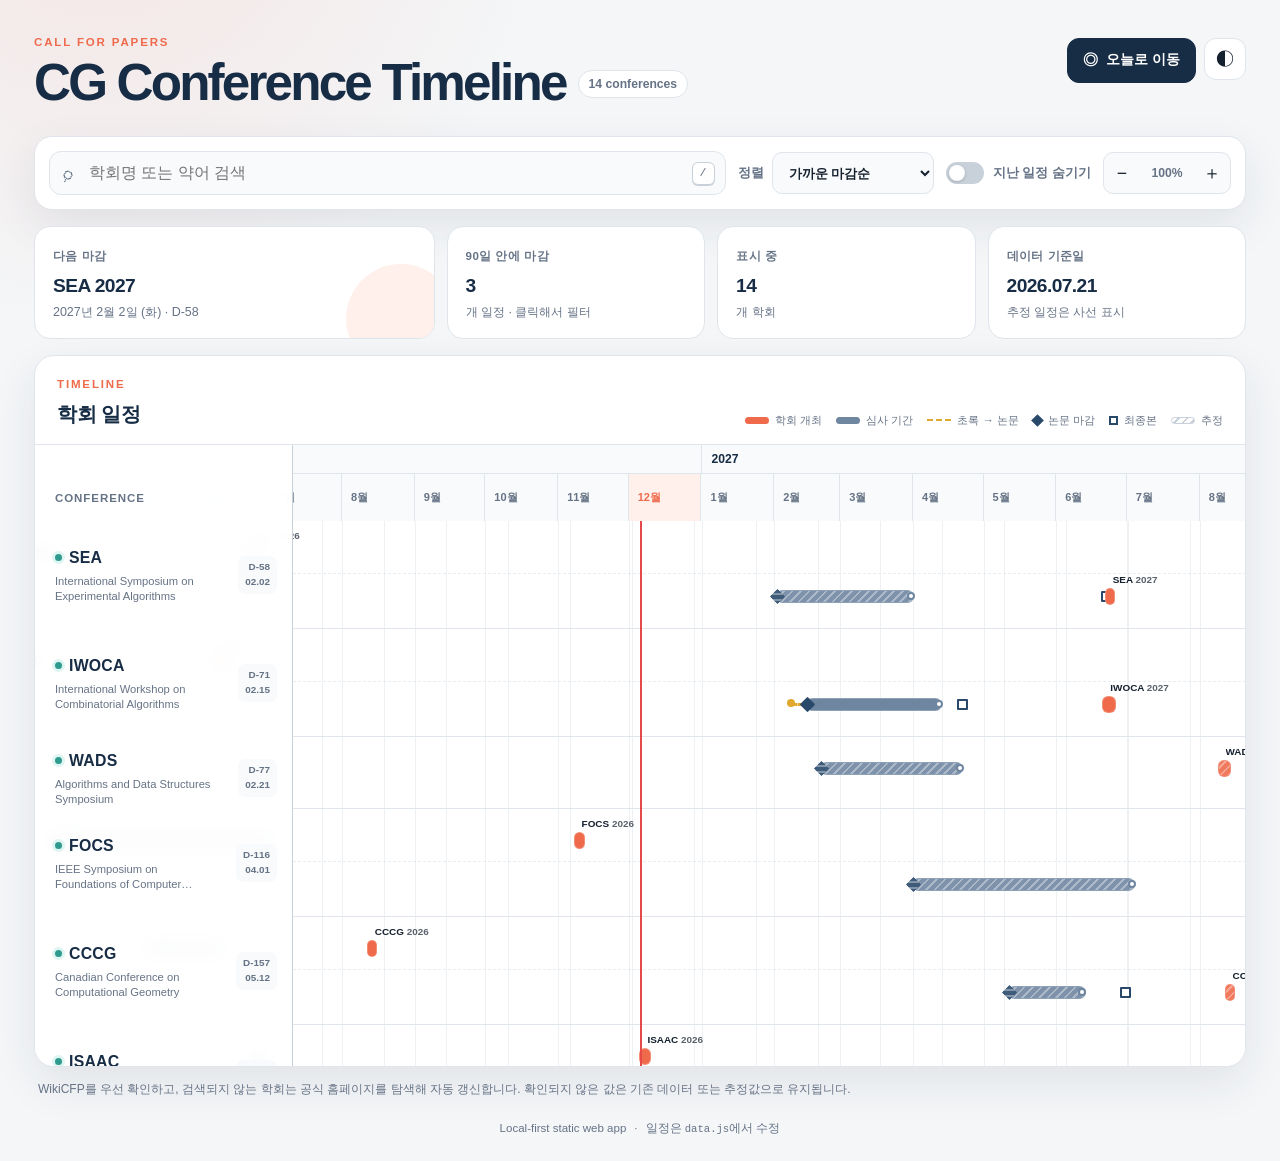
==== cg-conference-timeline.html @ 3cad5e77 "add autoupdate" ====
<!doctype html>
<html lang="ko">
<head>
  <meta charset="utf-8" />
  <meta name="viewport" content="width=device-width, initial-scale=1" />
  <meta name="description" content="Computational geometry and algorithms conference CFP timeline" />
  <title>CG Conference Timeline</title>
  <link rel="stylesheet" href="styles.css" />
</head>
<body>
  <div class="app-shell">
    <header class="topbar">
      <div class="brand-block">
        <p class="eyebrow">CALL FOR PAPERS</p>
        <div class="title-line">
          <h1>CG Conference Timeline</h1>
          <span class="count-badge" id="conferenceCount">14 conferences</span>
        </div>
      </div>

      <div class="header-actions">
        <button class="button button-primary" id="todayButton" type="button">
          <span class="button-icon" aria-hidden="true">◎</span>
          오늘로 이동
        </button>
        <button class="icon-button" id="themeButton" type="button" aria-label="다크 모드 전환" title="다크 모드 전환">◐</button>
      </div>
    </header>

    <main>
      <section class="control-panel" aria-label="타임라인 설정">
        <label class="search-wrap">
          <span class="search-icon" aria-hidden="true">⌕</span>
          <span class="sr-only">학회 검색</span>
          <input id="searchInput" type="search" placeholder="학회명 또는 약어 검색" autocomplete="off" />
          <kbd>/</kbd>
        </label>

        <label class="select-wrap">
          <span>정렬</span>
          <select id="sortSelect">
            <option value="deadline">가까운 마감순</option>
            <option value="acronym">약어순</option>
            <option value="conference">가까운 개최일순</option>
          </select>
        </label>

        <label class="toggle-control">
          <input id="hidePastInput" type="checkbox" />
          <span class="toggle-track" aria-hidden="true"><span></span></span>
          <span>지난 일정 숨기기</span>
        </label>

        <div class="zoom-control" aria-label="타임라인 확대 축소">
          <button id="zoomOutButton" type="button" aria-label="축소">−</button>
          <output id="zoomOutput">100%</output>
          <button id="zoomInButton" type="button" aria-label="확대">＋</button>
        </div>
      </section>

      <section class="summary-grid" aria-label="일정 요약">
        <article class="summary-card summary-card-accent">
          <span class="summary-label">다음 마감</span>
          <strong id="nextDeadlineName">—</strong>
          <span id="nextDeadlineDate">—</span>
        </article>
        <button class="summary-card summary-card-button" id="deadline90FilterButton" type="button" aria-pressed="false" title="90일 이내 논문 마감이 있는 학회만 표시">
          <span class="summary-label">90일 안에 마감</span>
          <strong id="deadline90Count">0</strong>
          <span>개 일정 · 클릭해서 필터</span>
        </button>
        <article class="summary-card">
          <span class="summary-label">표시 중</span>
          <strong id="visibleCount">14</strong>
          <span>개 학회</span>
        </article>
        <article class="summary-card">
          <span class="summary-label">데이터 기준일</span>
          <strong id="dataUpdated">—</strong>
          <span>추정 일정은 사선 표시</span>
        </article>
      </section>

      <section class="timeline-card" aria-labelledby="timelineHeading">
        <div class="timeline-card-header">
          <div>
            <p class="section-kicker">TIMELINE</p>
            <h2 id="timelineHeading">학회 일정</h2>
          </div>
          <div class="legend" aria-label="범례">
            <span><i class="legend-swatch conference"></i>학회 개최</span>
            <span><i class="legend-swatch review"></i>심사 기간</span>
            <span><i class="legend-swatch presub"></i>초록 → 논문</span>
            <span><i class="legend-marker diamond"></i>논문 마감</span>
            <span><i class="legend-marker square"></i>최종본</span>
            <span><i class="legend-swatch estimated"></i>추정</span>
          </div>
        </div>

        <div class="timeline-status" id="timelineStatus" role="status" aria-live="polite"></div>
        <div class="timeline-scroll" id="timelineScroll" tabindex="0" aria-label="가로로 스크롤 가능한 학회 일정표">
          <div class="timeline-table" id="timelineTable"></div>
        </div>
      </section>

      <p class="data-note" id="dataNote"></p>
    </main>

    <footer>
      <span>Local-first static web app</span>
      <span aria-hidden="true">·</span>
      <span>일정은 <code>data.js</code>에서 수정</span>
    </footer>
  </div>

  <dialog class="detail-dialog" id="detailDialog">
    <div class="dialog-inner">
      <button class="dialog-close" id="dialogCloseButton" type="button" aria-label="상세 정보 닫기">×</button>
      <div id="dialogContent"></div>
    </div>
  </dialog>

  <div class="tooltip" id="tooltip" role="tooltip" hidden></div>
  <div class="toast" id="toast" role="status" aria-live="polite"></div>

  <noscript>이 페이지는 타임라인을 표시하기 위해 JavaScript가 필요합니다.</noscript>
  <script>
window.CONFERENCE_DATA = {
  "updated": "2026-07-21",
  "sourceNote": "WikiCFP를 우선 확인하고, 검색되지 않는 학회는 공식 홈페이지를 탐색해 자동 갱신합니다. 확인되지 않은 값은 기존 데이터 또는 추정값으로 유지됩니다.",
  "conferences": [
    {
      "acronym": "CCCG",
      "name": "Canadian Conference on Computational Geometry",
      "homepage": "https://sites.google.com/view/cccg-2026/home",
      "editions": [
        {
          "year": 2026,
          "submission": "2026-05-12",
          "notification": "2026-06-12",
          "cameraReady": "2026-06-30",
          "conferenceStart": "2026-08-12",
          "conferenceEnd": "2026-08-14",
          "source": "https://sites.google.com/view/cccg-2026/home",
          "location": "Lakehead University Orillia Campus, Orillia, Ontario, Canada"
        },
        {
          "year": 2027,
          "submission": "2027-05-12",
          "notification": "2027-06-12",
          "cameraReady": "2027-06-30",
          "conferenceStart": "2027-08-12",
          "conferenceEnd": "2027-08-14",
          "estimated": [
            "submission",
            "notification",
            "cameraReady",
            "conferenceStart",
            "conferenceEnd"
          ],
          "source": "https://sites.google.com/view/cccg-2026/home",
          "location": "미정"
        }
      ]
    },
    {
      "acronym": "WADS",
      "name": "Algorithms and Data Structures Symposium",
      "homepage": "https://www.wads.org/",
      "editions": [
        {
          "year": 2027,
          "submission": "2027-02-21",
          "notification": "2027-04-21",
          "conferenceStart": "2027-08-09",
          "conferenceEnd": "2027-08-13",
          "estimated": [
            "submission",
            "notification",
            "conferenceStart",
            "conferenceEnd"
          ],
          "source": "https://www.wads.org/",
          "location": "미정"
        }
      ]
    },
    {
      "acronym": "SWAT",
      "name": "Scandinavian Symposium on Algorithm Theory",
      "homepage": "https://swat-symposium.org/",
      "editions": [
        {
          "year": 2026,
          "abstract": "2026-02-16",
          "submission": "2026-02-20",
          "notification": "2026-04-10",
          "cameraReady": "2026-04-17",
          "conferenceStart": "2026-06-17",
          "conferenceEnd": "2026-06-19",
          "source": "https://swat2026.compute.dtu.dk/",
          "location": "IDA Conference (Ingeniørernes Hus), Copenhagen, Denmark"
        }
      ]
    },
    {
      "acronym": "STACS",
      "name": "Symposium on Theoretical Aspects of Computer Science",
      "homepage": "https://stacs-conf.org/",
      "editions": [
        {
          "year": 2026,
          "submission": "2025-09-25",
          "notification": "2025-12-12",
          "conferenceStart": "2026-03-09",
          "conferenceEnd": "2026-03-13",
          "source": "https://stacs2026.imag.fr/",
          "location": "Grenoble, France"
        },
        {
          "year": 2027,
          "submission": "2026-10-11",
          "notification": "2026-12-22",
          "conferenceStart": "2027-03-08",
          "conferenceEnd": "2027-03-12",
          "source": "https://events.gwdg.de/event/1460/",
          "location": "Alte Mensa, Göttingen, Germany"
        }
      ]
    },
    {
      "acronym": "SODA",
      "name": "ACM–SIAM Symposium on Discrete Algorithms",
      "homepage": "https://www.siam.org/conferences-events/siam-conferences/soda27/",
      "editions": [
        {
          "year": 2026,
          "submission": "2025-07-14",
          "conferenceStart": "2026-01-11",
          "conferenceEnd": "2026-01-14",
          "source": "https://www.siam.org/conferences-events/siam-conferences/soda26/",
          "location": "Hyatt Regency Vancouver, Vancouver, Canada"
        },
        {
          "year": 2027,
          "submission": "2026-07-09",
          "conferenceStart": "2027-01-24",
          "conferenceEnd": "2027-01-27",
          "source": "https://www.siam.org/conferences-events/siam-conferences/soda27/",
          "location": "Sheraton Philadelphia Downtown, Philadelphia, Pennsylvania, U.S."
        }
      ]
    },
    {
      "acronym": "SoCG",
      "name": "International Symposium on Computational Geometry",
      "homepage": "https://www.computational-geometry.org/",
      "editions": [
        {
          "year": 2026,
          "abstract": "2025-11-25",
          "submission": "2025-12-02",
          "notification": "2026-02-05",
          "cameraReady": "2026-03-24",
          "conferenceStart": "2026-06-02",
          "conferenceEnd": "2026-06-05",
          "source": "https://cgweek26.computational-geometry.org/contribute/",
          "location": "Rutgers Academic Building – East Wing, New Brunswick, New Jersey, U.S."
        },
        {
          "year": 2027,
          "abstract": "2026-11-24",
          "submission": "2026-12-01",
          "notification": "2027-02-04",
          "cameraReady": "2027-03-23",
          "conferenceStart": "2027-06-02",
          "conferenceEnd": "2027-06-05",
          "estimated": [
            "abstract",
            "submission",
            "notification",
            "cameraReady"
          ],
          "source": "https://www.computational-geometry.org/",
          "location": "미정"
        }
      ]
    },
    {
      "acronym": "LATIN",
      "name": "Latin American Theoretical Informatics Symposium",
      "homepage": "https://latin2026.ufsc.br/",
      "editions": [
        {
          "year": 2026,
          "abstract": "2025-10-13",
          "submission": "2025-10-20",
          "notification": "2026-01-09",
          "cameraReady": "2026-02-01",
          "conferenceStart": "2026-04-13",
          "conferenceEnd": "2026-04-17",
          "source": "https://latin2026.ufsc.br/",
          "location": "Auditório do CCB, UFSC, Florianópolis, Brazil"
        }
      ]
    },
    {
      "acronym": "ISAAC",
      "name": "International Symposium on Algorithms and Computation",
      "homepage": "https://www.algo-door.com/isaac2026/",
      "editions": [
        {
          "year": 2026,
          "submission": "2026-06-26",
          "conferenceStart": "2026-12-06",
          "conferenceEnd": "2026-12-09",
          "source": "https://www.algo-door.com/isaac2026/",
          "location": "Jinxi Hotel, Hangzhou, China"
        },
        {
          "year": 2027,
          "submission": "2027-06-26",
          "conferenceStart": "2027-12-06",
          "conferenceEnd": "2027-12-09",
          "estimated": [
            "submission",
            "conferenceStart",
            "conferenceEnd"
          ],
          "source": "https://www.algo-door.com/isaac2026/",
          "location": "미정"
        }
      ]
    },
    {
      "acronym": "FSTTCS",
      "name": "Foundations of Software Technology and Theoretical Computer Science",
      "homepage": "https://www.fsttcs.org.in/",
      "editions": [
        {
          "year": 2026,
          "abstract": "2026-07-04",
          "submission": "2026-07-11",
          "notification": "2026-09-15",
          "conferenceStart": "2026-12-16",
          "conferenceEnd": "2026-12-18",
          "source": "https://www.fsttcs.org.in/2026/",
          "location": "IIT Delhi, New Delhi, India"
        },
        {
          "year": 2027,
          "abstract": "2027-07-04",
          "submission": "2027-07-11",
          "notification": "2027-09-15",
          "conferenceStart": "2027-12-16",
          "conferenceEnd": "2027-12-18",
          "estimated": [
            "abstract",
            "submission",
            "notification",
            "conferenceStart",
            "conferenceEnd"
          ],
          "source": "https://www.fsttcs.org.in/",
          "location": "미정"
        }
      ]
    },
    {
      "acronym": "WALCOM",
      "name": "International Conference and Workshops on Algorithms and Computation",
      "homepage": "https://sites.google.com/gapps.ntnu.edu.tw/walcom2027",
      "editions": [
        {
          "year": 2026,
          "submission": "2025-09-21",
          "notification": "2025-11-07",
          "cameraReady": "2025-11-19",
          "conferenceStart": "2026-03-04",
          "conferenceEnd": "2026-03-06",
          "source": "https://mozart.diei.unipg.it/walcom2026/",
          "location": "University of Perugia, Perugia, Italy"
        },
        {
          "year": 2027,
          "submission": "2026-09-21",
          "notification": "2026-11-09",
          "cameraReady": "2026-12-09",
          "conferenceStart": "2027-03-24",
          "conferenceEnd": "2027-03-26",
          "source": "https://sites.google.com/gapps.ntnu.edu.tw/walcom2027",
          "location": "Taipei, Taiwan"
        }
      ]
    },
    {
      "acronym": "IWOCA",
      "name": "International Workshop on Combinatorial Algorithms",
      "homepage": "https://kam.mff.cuni.cz/conferences/iwoca27/",
      "editions": [
        {
          "year": 2026,
          "abstract": "2026-01-26",
          "submission": "2026-02-02",
          "notification": "2026-03-25",
          "cameraReady": "2026-04-06",
          "conferenceStart": "2026-06-08",
          "conferenceEnd": "2026-06-12",
          "source": "https://iwoca2026.limos.fr/",
          "location": "Université Clermont Auvergne, Clermont-Ferrand, France"
        },
        {
          "year": 2027,
          "abstract": "2027-02-08",
          "submission": "2027-02-15",
          "notification": "2027-04-12",
          "cameraReady": "2027-04-22",
          "conferenceStart": "2027-06-21",
          "conferenceEnd": "2027-06-25",
          "source": "https://kam.mff.cuni.cz/conferences/iwoca27/",
          "location": "Faculty of Mathematics and Physics, Charles University, Prague, Czechia"
        }
      ]
    },
    {
      "acronym": "FOCS",
      "name": "IEEE Symposium on Foundations of Computer Science",
      "homepage": "https://ieee-focs.org/",
      "editions": [
        {
          "year": 2026,
          "submission": "2026-04-01",
          "notification": "2026-07-03",
          "conferenceStart": "2026-11-08",
          "conferenceEnd": "2026-11-11",
          "source": "https://sanjeevkhanna.org/FOCS2026_CFP.html",
          "location": "New York City, New York, U.S."
        },
        {
          "year": 2027,
          "submission": "2027-04-01",
          "notification": "2027-07-03",
          "conferenceStart": "2027-11-07",
          "conferenceEnd": "2027-11-10",
          "estimated": [
            "submission",
            "notification",
            "conferenceStart",
            "conferenceEnd"
          ],
          "source": "https://ieee-focs.org/",
          "location": "미정"
        }
      ]
    },
    {
      "acronym": "STOC",
      "name": "ACM Symposium on Theory of Computing",
      "homepage": "https://acm-stoc.org/",
      "editions": [
        {
          "year": 2026,
          "submission": "2025-11-04",
          "notification": "2026-02-01",
          "cameraReady": "2026-03-31",
          "conferenceStart": "2026-06-22",
          "conferenceEnd": "2026-06-26",
          "source": "https://acm-stoc.org/stoc2026/stoc2026-cfp.html",
          "location": "Salt Lake City, Utah, U.S."
        },
        {
          "year": 2027,
          "submission": "2026-11-04",
          "notification": "2027-02-01",
          "cameraReady": "2027-03-31",
          "conferenceStart": "2027-06-21",
          "conferenceEnd": "2027-06-25",
          "estimated": [
            "submission",
            "notification",
            "cameraReady",
            "conferenceStart",
            "conferenceEnd"
          ],
          "source": "https://acm-stoc.org/",
          "location": "미정"
        }
      ]
    },
    {
      "acronym": "SEA",
      "name": "International Symposium on Experimental Algorithms",
      "homepage": "https://sea2027.iti.kit.edu/",
      "editions": [
        {
          "year": 2026,
          "submission": "2026-02-02",
          "notification": "2026-03-31",
          "cameraReady": "2026-06-22",
          "conferenceStart": "2026-06-22",
          "conferenceEnd": "2026-06-24",
          "source": "https://sea2026.github.io/",
          "location": "IDA Conference Center, Copenhagen, Denmark"
        },
        {
          "year": 2027,
          "submission": "2027-02-02",
          "notification": "2027-03-31",
          "cameraReady": "2027-06-22",
          "conferenceStart": "2027-06-22",
          "conferenceEnd": "2027-06-24",
          "estimated": [
            "submission",
            "notification",
            "cameraReady"
          ],
          "source": "https://sea2027.iti.kit.edu/",
          "location": "Karlsruhe Institute of Technology, Karlsruhe, Germany"
        }
      ]
    }
  ]
};

</script>
  <script>
(() => {
  "use strict";

  const dataset = window.CONFERENCE_DATA;
  if (!dataset || !Array.isArray(dataset.conferences)) {
    document.body.innerHTML = '<p style="padding:2rem">data.js를 불러오지 못했습니다.</p>';
    return;
  }

  const DAY_MS = 86_400_000;
  const zoomLevels = [1.35, 1.8, 2.35, 3.0, 3.8];
  const fieldLabels = {
    abstract: "초록 등록",
    submission: "논문 제출",
    notification: "결과 발표",
    cameraReady: "최종본",
    conferenceStart: "학회 시작",
    conferenceEnd: "학회 종료"
  };

  function readStoredTheme() {
    try {
      return localStorage.getItem("cfp-theme") || "light";
    } catch {
      return "light";
    }
  }

  const state = {
    query: "",
    sort: "deadline",
    hidePast: false,
    within90Days: false,
    zoomIndex: 2,
    theme: readStoredTheme()
  };

  const els = {
    conferenceCount: document.getElementById("conferenceCount"),
    searchInput: document.getElementById("searchInput"),
    sortSelect: document.getElementById("sortSelect"),
    hidePastInput: document.getElementById("hidePastInput"),
    zoomOutButton: document.getElementById("zoomOutButton"),
    zoomInButton: document.getElementById("zoomInButton"),
    zoomOutput: document.getElementById("zoomOutput"),
    todayButton: document.getElementById("todayButton"),
    themeButton: document.getElementById("themeButton"),
    timelineScroll: document.getElementById("timelineScroll"),
    timelineTable: document.getElementById("timelineTable"),
    timelineStatus: document.getElementById("timelineStatus"),
    nextDeadlineName: document.getElementById("nextDeadlineName"),
    nextDeadlineDate: document.getElementById("nextDeadlineDate"),
    deadline90Count: document.getElementById("deadline90Count"),
    deadline90FilterButton: document.getElementById("deadline90FilterButton"),
    visibleCount: document.getElementById("visibleCount"),
    dataUpdated: document.getElementById("dataUpdated"),
    dataNote: document.getElementById("dataNote"),
    detailDialog: document.getElementById("detailDialog"),
    dialogContent: document.getElementById("dialogContent"),
    dialogCloseButton: document.getElementById("dialogCloseButton"),
    tooltip: document.getElementById("tooltip"),
    toast: document.getElementById("toast")
  };

  const dateFields = Object.keys(fieldLabels);
  const allDates = dataset.conferences.flatMap((conference) =>
    conference.editions.flatMap((edition) =>
      dateFields.map((field) => edition[field]).filter(Boolean).map(parseDate)
    )
  );

  const rangeStart = startOfMonth(addDays(new Date(Math.min(...allDates.map(Number))), -45));
  const rangeEnd = endOfMonth(addDays(new Date(Math.max(...allDates.map(Number))), 45));
  const totalDays = diffDays(rangeStart, rangeEnd) + 1;

  function parseDate(value) {
    const [year, month, day] = value.split("-").map(Number);
    return new Date(Date.UTC(year, month - 1, day));
  }

  function todayUtc() {
    const now = new Date();
    return new Date(Date.UTC(now.getFullYear(), now.getMonth(), now.getDate()));
  }

  function addDays(date, days) {
    return new Date(date.getTime() + days * DAY_MS);
  }

  function diffDays(a, b) {
    return Math.round((b.getTime() - a.getTime()) / DAY_MS);
  }

  function startOfMonth(date) {
    return new Date(Date.UTC(date.getUTCFullYear(), date.getUTCMonth(), 1));
  }

  function endOfMonth(date) {
    return new Date(Date.UTC(date.getUTCFullYear(), date.getUTCMonth() + 1, 0));
  }

  function formatDate(dateOrString, options = {}) {
    const date = typeof dateOrString === "string" ? parseDate(dateOrString) : dateOrString;
    return new Intl.DateTimeFormat("ko-KR", {
      timeZone: "UTC",
      year: options.noYear ? undefined : "numeric",
      month: options.short ? "short" : "long",
      day: "numeric",
      weekday: options.weekday ? "short" : undefined
    }).format(date);
  }

  function formatCompact(dateOrString) {
    const date = typeof dateOrString === "string" ? parseDate(dateOrString) : dateOrString;
    return new Intl.DateTimeFormat("ko-KR", {
      timeZone: "UTC",
      year: "numeric",
      month: "2-digit",
      day: "2-digit"
    }).format(date).replace(/\. /g, ".").replace(/\.$/, "");
  }

  function dateToX(dateOrString, pxPerDay = zoomLevels[state.zoomIndex]) {
    const date = typeof dateOrString === "string" ? parseDate(dateOrString) : dateOrString;
    return diffDays(rangeStart, date) * pxPerDay;
  }

  function xToDate(x, pxPerDay = zoomLevels[state.zoomIndex]) {
    return addDays(rangeStart, Math.round(x / pxPerDay));
  }

  function isEstimated(edition, ...fields) {
    return fields.some((field) => edition.estimated?.includes(field));
  }

  function editionLastDate(edition) {
    const values = dateFields.map((field) => edition[field]).filter(Boolean).map(parseDate);
    return new Date(Math.max(...values.map(Number)));
  }

  function editionFirstDate(edition) {
    const values = dateFields.map((field) => edition[field]).filter(Boolean).map(parseDate);
    return new Date(Math.min(...values.map(Number)));
  }

  function getUpcomingSubmission(conference, after = todayUtc()) {
    return conference.editions
      .filter((edition) => edition.submission && parseDate(edition.submission) >= after)
      .map((edition) => ({ conference, edition, date: parseDate(edition.submission) }))
      .sort((a, b) => a.date - b.date)[0] || null;
  }

  function getUpcomingConference(conference, after = todayUtc()) {
    return conference.editions
      .filter((edition) => edition.conferenceStart && parseDate(edition.conferenceStart) >= after)
      .map((edition) => ({ conference, edition, date: parseDate(edition.conferenceStart) }))
      .sort((a, b) => a.date - b.date)[0] || null;
  }

  function getFilteredEditions(conference) {
    if (!state.hidePast) return conference.editions;
    const today = todayUtc();
    return conference.editions.filter((edition) => editionLastDate(edition) >= today);
  }

  function hasSubmissionWithinDays(conference, days) {
    const today = todayUtc();
    return conference.editions.some((edition) => {
      if (!edition.submission) return false;
      const remaining = diffDays(today, parseDate(edition.submission));
      return remaining >= 0 && remaining <= days;
    });
  }

  function getVisibleConferences() {
    const query = state.query.trim().toLowerCase();
    let conferences = dataset.conferences
      .filter((conference) => {
        const matchesQuery = !query || `${conference.acronym} ${conference.name}`.toLowerCase().includes(query);
        const matchesDeadlineWindow = !state.within90Days || hasSubmissionWithinDays(conference, 90);
        return matchesQuery && matchesDeadlineWindow && getFilteredEditions(conference).length > 0;
      })
      .slice();

    const infinity = Number.POSITIVE_INFINITY;
    conferences.sort((a, b) => {
      if (state.sort === "acronym") return a.acronym.localeCompare(b.acronym);
      if (state.sort === "conference") {
        const aDate = getUpcomingConference(a)?.date.getTime() ?? infinity;
        const bDate = getUpcomingConference(b)?.date.getTime() ?? infinity;
        return aDate - bDate || a.acronym.localeCompare(b.acronym);
      }
      const aDate = getUpcomingSubmission(a)?.date.getTime() ?? infinity;
      const bDate = getUpcomingSubmission(b)?.date.getTime() ?? infinity;
      return aDate - bDate || a.acronym.localeCompare(b.acronym);
    });
    return conferences;
  }

  function escapeHtml(value) {
    return String(value)
      .replaceAll("&", "&amp;")
      .replaceAll("<", "&lt;")
      .replaceAll(">", "&gt;")
      .replaceAll('"', "&quot;")
      .replaceAll("'", "&#039;");
  }

  function render() {
    const pxPerDay = zoomLevels[state.zoomIndex];
    const timelineWidth = Math.ceil(totalDays * pxPerDay);
    const visible = getVisibleConferences();

    document.documentElement.style.setProperty("--timeline-width", `${timelineWidth}px`);
    document.documentElement.dataset.theme = state.theme;
    els.zoomOutput.value = `${Math.round((pxPerDay / zoomLevels[2]) * 100)}%`;
    els.zoomOutButton.disabled = state.zoomIndex === 0;
    els.zoomInButton.disabled = state.zoomIndex === zoomLevels.length - 1;
    els.themeButton.textContent = state.theme === "dark" ? "☀" : "◐";
    els.themeButton.setAttribute("aria-label", state.theme === "dark" ? "라이트 모드 전환" : "다크 모드 전환");

    els.timelineTable.innerHTML = "";
    els.timelineTable.appendChild(renderHeader(timelineWidth, pxPerDay));

    if (!visible.length) {
      const empty = document.createElement("div");
      empty.className = "no-results";
      empty.innerHTML = '<div><strong>표시할 학회가 없습니다.</strong><span>검색어 또는 지난 일정 숨기기 설정을 바꿔보세요.</span></div>';
      empty.style.width = `calc(var(--label-width) + ${timelineWidth}px)`;
      els.timelineTable.appendChild(empty);
      els.timelineStatus.textContent = "검색 결과 없음";
    } else {
      visible.forEach((conference) => els.timelineTable.appendChild(renderConferenceRow(conference, pxPerDay)));
      const activeFilters = [];
      if (state.within90Days) activeFilters.push("90일 이내 마감");
      if (state.query) activeFilters.push(`“${state.query}” 검색`);
      els.timelineStatus.textContent = activeFilters.length ? `${activeFilters.join(" · ")} 결과 ${visible.length}개 학회` : "";
    }

    renderTodayLine(pxPerDay);
    updateSummary(visible);
    attachInteractiveHandlers();
  }

  function renderHeader(timelineWidth, pxPerDay) {
    const header = document.createElement("div");
    header.className = "timeline-header";

    const corner = document.createElement("div");
    corner.className = "timeline-corner";
    corner.textContent = "Conference";

    const dateHeader = document.createElement("div");
    dateHeader.className = "date-header";
    dateHeader.style.width = `${timelineWidth}px`;

    const today = todayUtc();
    let cursor = startOfMonth(rangeStart);
    const yearStarts = new Map();
    while (cursor <= rangeEnd) {
      const nextMonth = new Date(Date.UTC(cursor.getUTCFullYear(), cursor.getUTCMonth() + 1, 1));
      const left = dateToX(cursor, pxPerDay);
      const right = Math.min(timelineWidth, dateToX(nextMonth, pxPerDay));
      const month = document.createElement("div");
      month.className = "month-cell";
      if (cursor.getUTCFullYear() === today.getUTCFullYear() && cursor.getUTCMonth() === today.getUTCMonth()) {
        month.classList.add("current-month");
      }
      month.style.left = `${left}px`;
      month.style.width = `${Math.max(0, right - left)}px`;
      month.textContent = new Intl.DateTimeFormat("ko-KR", { timeZone: "UTC", month: "short" }).format(cursor);
      dateHeader.appendChild(month);

      if (!yearStarts.has(cursor.getUTCFullYear())) yearStarts.set(cursor.getUTCFullYear(), cursor);
      cursor = nextMonth;
    }

    [...yearStarts.entries()].forEach(([year, start], index, entries) => {
      const nextStart = entries[index + 1]?.[1] || addDays(rangeEnd, 1);
      const left = dateToX(start < rangeStart ? rangeStart : start, pxPerDay);
      const right = Math.min(timelineWidth, dateToX(nextStart, pxPerDay));
      const cell = document.createElement("div");
      cell.className = "year-cell";
      cell.style.left = `${Math.max(0, left)}px`;
      cell.style.width = `${Math.max(0, right - Math.max(0, left))}px`;
      cell.textContent = String(year);
      dateHeader.appendChild(cell);
    });

    header.append(corner, dateHeader);
    return header;
  }

  function renderConferenceRow(conference, pxPerDay) {
    const editions = getFilteredEditions(conference);
    const rowHeight = Math.max(72, editions.length * 44 + 20);
    const row = document.createElement("div");
    row.className = "conference-row";
    row.style.height = `${rowHeight}px`;
    row.dataset.conference = conference.acronym;

    const label = document.createElement("div");
    label.className = "conference-label";
    label.tabIndex = 0;
    label.setAttribute("role", "button");
    label.setAttribute("aria-label", `${conference.acronym} 상세 일정 열기`);

    const upcoming = getUpcomingSubmission(conference);
    const days = upcoming ? diffDays(todayUtc(), upcoming.date) : null;
    const chip = upcoming
      ? `<span class="next-chip">D-${days}<br>${formatCompact(upcoming.date).slice(5)}</span>`
      : '<span class="next-chip">마감<br>미정</span>';

    label.innerHTML = `
      <div class="conference-label-main">
        <div class="acronym"><span class="status-dot"></span>${escapeHtml(conference.acronym)}</div>
        <div class="full-name">${escapeHtml(conference.name)}</div>
      </div>
      ${chip}
    `;
    label.addEventListener("click", () => openDetails(conference));
    label.addEventListener("keydown", (event) => {
      if (event.key === "Enter" || event.key === " ") {
        event.preventDefault();
        openDetails(conference);
      }
    });

    const lane = document.createElement("div");
    lane.className = "timeline-lane";
    lane.style.height = `${rowHeight}px`;
    lane.style.width = `${Math.ceil(totalDays * pxPerDay)}px`;
    renderMonthGrid(lane, pxPerDay);

    editions.forEach((edition, editionIndex) => {
      const baseTop = 18 + editionIndex * 44;
      if (editionIndex > 0) {
        const separator = document.createElement("div");
        separator.className = "edition-line";
        separator.style.top = `${editionIndex * 44 + 8}px`;
        lane.appendChild(separator);
      }
      renderEditionItems(lane, conference, edition, baseTop, pxPerDay);
    });

    row.append(label, lane);
    return row;
  }

  function renderMonthGrid(lane, pxPerDay) {
    let cursor = startOfMonth(rangeStart);
    while (cursor <= rangeEnd) {
      const line = document.createElement("span");
      line.className = "month-grid-line";
      line.style.cssText = `position:absolute;top:0;bottom:0;left:${dateToX(cursor, pxPerDay)}px;width:1px;background:var(--line);opacity:.55;pointer-events:none;`;
      lane.appendChild(line);
      cursor = new Date(Date.UTC(cursor.getUTCFullYear(), cursor.getUTCMonth() + 1, 1));
    }
  }

  function renderEditionItems(lane, conference, edition, top, pxPerDay) {
    const sourceLabel = `${conference.acronym} ${edition.year}`;

    if (edition.abstract && edition.submission) {
      appendRange(lane, {
        type: "presub",
        start: edition.abstract,
        end: edition.submission,
        top: top + 12,
        estimated: isEstimated(edition, "abstract", "submission"),
        tooltip: tooltipHtml(sourceLabel, "초록 등록 → 논문 제출", edition.abstract, edition.submission, isEstimated(edition, "abstract", "submission")),
        onClick: () => openDetails(conference, edition.year)
      }, pxPerDay);
      appendMarker(lane, "abstract", edition.abstract, top + 8, tooltipHtml(sourceLabel, "초록 등록", edition.abstract, null, isEstimated(edition, "abstract")), () => openDetails(conference, edition.year), pxPerDay, isEstimated(edition, "abstract"));
    }

    if (edition.submission && edition.notification) {
      appendRange(lane, {
        type: "review",
        start: edition.submission,
        end: edition.notification,
        top: top + 8,
        estimated: isEstimated(edition, "submission", "notification"),
        tooltip: tooltipHtml(sourceLabel, "심사 기간", edition.submission, edition.notification, isEstimated(edition, "submission", "notification")),
        onClick: () => openDetails(conference, edition.year)
      }, pxPerDay);
      appendMarker(lane, "notification", edition.notification, top + 9, tooltipHtml(sourceLabel, "결과 발표", edition.notification, null, isEstimated(edition, "notification")), () => openDetails(conference, edition.year), pxPerDay, isEstimated(edition, "notification"));
    }

    if (edition.submission) {
      appendMarker(lane, "submission", edition.submission, top + 8, tooltipHtml(sourceLabel, "논문 제출", edition.submission, null, isEstimated(edition, "submission")), () => openDetails(conference, edition.year), pxPerDay, isEstimated(edition, "submission"));
    }

    if (edition.cameraReady) {
      appendMarker(lane, "camera", edition.cameraReady, top + 8, tooltipHtml(sourceLabel, "최종본 제출", edition.cameraReady, null, isEstimated(edition, "cameraReady")), () => openDetails(conference, edition.year), pxPerDay, isEstimated(edition, "cameraReady"));
    }

    if (edition.conferenceStart && edition.conferenceEnd) {
      appendRange(lane, {
        type: "conference",
        start: edition.conferenceStart,
        end: edition.conferenceEnd,
        top: top + 6,
        estimated: isEstimated(edition, "conferenceStart", "conferenceEnd"),
        tooltip: tooltipHtml(sourceLabel, "학회 개최", edition.conferenceStart, edition.conferenceEnd, isEstimated(edition, "conferenceStart", "conferenceEnd")),
        onClick: () => openDetails(conference, edition.year)
      }, pxPerDay);
      const label = document.createElement("span");
      label.className = "track-label";
      label.style.left = `${dateToX(edition.conferenceStart, pxPerDay) + 7}px`;
      label.style.top = `${top - 10}px`;
      label.innerHTML = `${escapeHtml(conference.acronym)} <span class="track-year">${edition.year}</span>`;
      lane.appendChild(label);
    } else {
      const label = document.createElement("span");
      label.className = "track-label";
      label.style.left = `${Math.max(4, dateToX(editionFirstDate(edition), pxPerDay) - 2)}px`;
      label.style.top = `${top - 10}px`;
      label.innerHTML = `${escapeHtml(conference.acronym)} <span class="track-year">${edition.year}</span>`;
      lane.appendChild(label);
    }
  }

  function appendRange(lane, config, pxPerDay) {
    const item = document.createElement("div");
    item.className = `timeline-item range-bar ${config.type}${config.estimated ? " estimated" : ""}`;
    const left = dateToX(config.start, pxPerDay);
    const end = dateToX(config.end, pxPerDay) + pxPerDay;
    item.style.left = `${left}px`;
    item.style.width = `${Math.max(config.type === "conference" ? 8 : 5, end - left)}px`;
    item.style.top = `${config.top}px`;
    item.dataset.tooltip = config.tooltip;
    item.tabIndex = 0;
    item.setAttribute("role", "button");
    item.addEventListener("click", config.onClick);
    item.addEventListener("keydown", (event) => {
      if (event.key === "Enter" || event.key === " ") {
        event.preventDefault();
        config.onClick();
      }
    });
    lane.appendChild(item);
  }

  function appendMarker(lane, type, date, top, tooltip, onClick, pxPerDay, estimated) {
    const marker = document.createElement("div");
    marker.className = `timeline-item marker ${type}${estimated ? " estimated" : ""}`;
    marker.style.left = `${dateToX(date, pxPerDay)}px`;
    marker.style.top = `${top}px`;
    marker.dataset.tooltip = tooltip;
    marker.tabIndex = 0;
    marker.setAttribute("role", "button");
    marker.addEventListener("click", onClick);
    marker.addEventListener("keydown", (event) => {
      if (event.key === "Enter" || event.key === " ") {
        event.preventDefault();
        onClick();
      }
    });
    lane.appendChild(marker);
  }

  function tooltipHtml(title, type, start, end, estimated) {
    const dateText = end && end !== start
      ? `${formatDate(start, { short: true, weekday: true })} – ${formatDate(end, { short: true, weekday: true })}`
      : formatDate(start, { short: true, weekday: true });
    return `<strong>${escapeHtml(title)} · ${escapeHtml(type)}</strong>${escapeHtml(dateText)}${estimated ? "<small>과거 주기 기반 추정 일정</small>" : ""}`;
  }

  function renderTodayLine(pxPerDay) {
    const today = todayUtc();
    if (today < rangeStart || today > rangeEnd) return;
    const line = document.createElement("div");
    line.className = "today-line";
    line.style.left = `calc(var(--label-width) + ${dateToX(today, pxPerDay)}px)`;
    els.timelineTable.appendChild(line);
  }

  function updateSummary(visible) {
    const today = todayUtc();
    const upcoming = dataset.conferences
      .flatMap((conference) => conference.editions
        .filter((edition) => edition.submission && parseDate(edition.submission) >= today)
        .map((edition) => ({ conference, edition, date: parseDate(edition.submission) })))
      .sort((a, b) => a.date - b.date);

    if (upcoming[0]) {
      const days = diffDays(today, upcoming[0].date);
      els.nextDeadlineName.textContent = `${upcoming[0].conference.acronym} ${upcoming[0].edition.year}`;
      els.nextDeadlineDate.textContent = `${formatDate(upcoming[0].date, { short: true, weekday: true })} · D-${days}`;
    } else {
      els.nextDeadlineName.textContent = "등록된 마감 없음";
      els.nextDeadlineDate.textContent = "data.js에서 일정을 추가하세요";
    }

    els.deadline90Count.textContent = String(upcoming.filter((item) => diffDays(today, item.date) <= 90).length);
    els.deadline90FilterButton.classList.toggle("active", state.within90Days);
    els.deadline90FilterButton.setAttribute("aria-pressed", String(state.within90Days));
    els.deadline90FilterButton.title = state.within90Days
      ? "90일 이내 마감 필터 해제"
      : "90일 이내 논문 마감이 있는 학회만 표시";
    els.visibleCount.textContent = String(visible.length);
    els.dataUpdated.textContent = formatCompact(dataset.updated);
    els.conferenceCount.textContent = `${dataset.conferences.length} conferences`;
    els.dataNote.textContent = dataset.sourceNote;
  }

  function attachInteractiveHandlers() {
    document.querySelectorAll("[data-tooltip]").forEach((element) => {
      element.addEventListener("pointerenter", showTooltip);
      element.addEventListener("pointermove", moveTooltip);
      element.addEventListener("pointerleave", hideTooltip);
      element.addEventListener("focus", showTooltipFromFocus);
      element.addEventListener("blur", hideTooltip);
    });
  }

  function showTooltip(event) {
    els.tooltip.innerHTML = event.currentTarget.dataset.tooltip;
    els.tooltip.hidden = false;
    moveTooltip(event);
  }

  function moveTooltip(event) {
    const padding = 16;
    const rect = els.tooltip.getBoundingClientRect();
    let x = event.clientX + 12;
    let y = event.clientY + 12;
    if (x + rect.width > window.innerWidth - padding) x = event.clientX - rect.width - 12;
    if (y + rect.height > window.innerHeight - padding) y = event.clientY - rect.height - 12;
    els.tooltip.style.left = `${Math.max(padding, x)}px`;
    els.tooltip.style.top = `${Math.max(padding, y)}px`;
    els.tooltip.style.transform = "none";
  }

  function showTooltipFromFocus(event) {
    els.tooltip.innerHTML = event.currentTarget.dataset.tooltip;
    els.tooltip.hidden = false;
    const rect = event.currentTarget.getBoundingClientRect();
    els.tooltip.style.left = `${Math.min(window.innerWidth - 290, rect.left + rect.width + 8)}px`;
    els.tooltip.style.top = `${Math.min(window.innerHeight - 100, rect.top)}px`;
    els.tooltip.style.transform = "none";
  }

  function hideTooltip() {
    els.tooltip.hidden = true;
  }

  function openDetails(conference, highlightYear = null) {
    const cards = conference.editions.map((edition) => {
      const fields = ["abstract", "submission", "notification", "cameraReady", "conferenceStart", "conferenceEnd"];
      const dates = fields
        .filter((field) => edition[field])
        .map((field) => `
          <div class="${isEstimated(edition, field) ? "estimated-date" : ""}">
            <dt>${fieldLabels[field]}</dt>
            <dd>${escapeHtml(formatDate(edition[field], { short: true, weekday: true }))}</dd>
          </div>
        `).join("");
      const hasEstimate = Boolean(edition.estimated?.length);
      return `
        <article class="edition-card" data-year="${edition.year}"${highlightYear === edition.year ? ' style="border-color:var(--accent);box-shadow:0 0 0 3px var(--accent-soft)"' : ""}>
          <div class="edition-card-head">
            <strong>${escapeHtml(conference.acronym)} ${edition.year}</strong>
            ${hasEstimate ? '<span class="estimate-badge">일부 추정</span>' : ""}
          </div>
          <p class="edition-location${edition.location === "미정" ? " pending" : ""}">
            <span class="location-icon" aria-hidden="true">⌖</span>
            <span>${escapeHtml(edition.location || "미정")}</span>
          </p>
          <dl class="date-list">${dates}</dl>
          <div class="edition-footer">
            <button type="button" data-ics-conference="${escapeHtml(conference.acronym)}" data-ics-year="${edition.year}">ICS 저장</button>
            <a href="${escapeHtml(edition.source || conference.homepage)}" target="_blank" rel="noopener noreferrer">일정 출처 ↗</a>
          </div>
        </article>
      `;
    }).join("");

    els.dialogContent.innerHTML = `
      <header class="dialog-header">
        <p class="dialog-acronym">${escapeHtml(conference.acronym)}</p>
        <h3>${escapeHtml(conference.name)}</h3>
        <p>${conference.editions.length}개 연도 일정 · 추정 날짜는 별도로 표시됩니다.</p>
        <div class="dialog-actions">
          <a href="${escapeHtml(conference.homepage)}" target="_blank" rel="noopener noreferrer">공식 홈페이지 ↗</a>
          <button type="button" data-copy-link="${escapeHtml(conference.homepage)}">홈페이지 주소 복사</button>
        </div>
      </header>
      <div class="edition-cards">${cards}</div>
    `;

    els.dialogContent.querySelectorAll("[data-ics-conference]").forEach((button) => {
      button.addEventListener("click", () => {
        const year = Number(button.dataset.icsYear);
        const edition = conference.editions.find((item) => item.year === year);
        downloadIcs(conference, edition);
      });
    });
    els.dialogContent.querySelector("[data-copy-link]")?.addEventListener("click", async (event) => {
      try {
        await navigator.clipboard.writeText(event.currentTarget.dataset.copyLink);
        showToast("홈페이지 주소를 복사했습니다.");
      } catch {
        showToast("주소 복사가 지원되지 않는 환경입니다.");
      }
    });

    els.detailDialog.showModal();
    requestAnimationFrame(() => {
      if (highlightYear) {
        els.dialogContent.querySelector(`[data-year="${highlightYear}"]`)?.scrollIntoView({ block: "center" });
      }
    });
  }

  function escapeIcs(value) {
    return String(value).replaceAll("\\", "\\\\").replaceAll(";", "\\;").replaceAll(",", "\\,").replaceAll("\n", "\\n");
  }

  function icsDate(value) {
    return value.replaceAll("-", "");
  }

  function downloadIcs(conference, edition) {
    const events = [];
    const addAllDay = (date, summary, description = "") => {
      const end = addDays(parseDate(date), 1);
      events.push([
        "BEGIN:VEVENT",
        `UID:${conference.acronym}-${edition.year}-${summary.replaceAll(" ", "-")}@cg-conference-timeline`,
        `DTSTAMP:${new Date().toISOString().replace(/[-:]/g, "").replace(/\.\d{3}/, "")}`,
        `DTSTART;VALUE=DATE:${icsDate(date)}`,
        `DTEND;VALUE=DATE:${icsDate(end.toISOString().slice(0, 10))}`,
        `SUMMARY:${escapeIcs(summary)}`,
        `DESCRIPTION:${escapeIcs(description)}`,
        `URL:${escapeIcs(edition.source || conference.homepage)}`,
        "END:VEVENT"
      ].join("\r\n"));
    };

    if (edition.abstract) addAllDay(edition.abstract, `${conference.acronym} ${edition.year} 초록 마감`, conference.name);
    if (edition.submission) addAllDay(edition.submission, `${conference.acronym} ${edition.year} 논문 마감`, conference.name);
    if (edition.notification) addAllDay(edition.notification, `${conference.acronym} ${edition.year} 결과 발표`, conference.name);
    if (edition.cameraReady) addAllDay(edition.cameraReady, `${conference.acronym} ${edition.year} 최종본 마감`, conference.name);
    if (edition.conferenceStart && edition.conferenceEnd) {
      const conferenceEndExclusive = addDays(parseDate(edition.conferenceEnd), 1).toISOString().slice(0, 10);
      events.push([
        "BEGIN:VEVENT",
        `UID:${conference.acronym}-${edition.year}-conference@cg-conference-timeline`,
        `DTSTAMP:${new Date().toISOString().replace(/[-:]/g, "").replace(/\.\d{3}/, "")}`,
        `DTSTART;VALUE=DATE:${icsDate(edition.conferenceStart)}`,
        `DTEND;VALUE=DATE:${icsDate(conferenceEndExclusive)}`,
        `SUMMARY:${escapeIcs(`${conference.acronym} ${edition.year}`)}`,
        `DESCRIPTION:${escapeIcs(conference.name)}`,
        ...(edition.location && edition.location !== "미정" ? [`LOCATION:${escapeIcs(edition.location)}`] : []),
        `URL:${escapeIcs(edition.source || conference.homepage)}`,
        "END:VEVENT"
      ].join("\r\n"));
    }

    const ics = ["BEGIN:VCALENDAR", "VERSION:2.0", "PRODID:-//CG Conference Timeline//KO", "CALSCALE:GREGORIAN", ...events, "END:VCALENDAR"].join("\r\n");
    const blob = new Blob([ics], { type: "text/calendar;charset=utf-8" });
    const url = URL.createObjectURL(blob);
    const anchor = document.createElement("a");
    anchor.href = url;
    anchor.download = `${conference.acronym}-${edition.year}.ics`;
    document.body.appendChild(anchor);
    anchor.click();
    anchor.remove();
    URL.revokeObjectURL(url);
    showToast(`${conference.acronym} ${edition.year} 일정을 저장했습니다.`);
  }

  let toastTimer;
  function showToast(message) {
    clearTimeout(toastTimer);
    els.toast.textContent = message;
    els.toast.classList.add("show");
    toastTimer = setTimeout(() => els.toast.classList.remove("show"), 2200);
  }

  function scrollToToday(behavior = "smooth") {
    const labelWidth = Number.parseFloat(getComputedStyle(document.documentElement).getPropertyValue("--label-width")) || 258;
    const target = labelWidth + dateToX(todayUtc()) - els.timelineScroll.clientWidth / 2;
    els.timelineScroll.scrollTo({ left: Math.max(0, target), behavior });
  }

  function changeZoom(direction) {
    const oldPx = zoomLevels[state.zoomIndex];
    const labelWidth = Number.parseFloat(getComputedStyle(document.documentElement).getPropertyValue("--label-width")) || 258;
    const centerTimelineX = Math.max(0, els.timelineScroll.scrollLeft + els.timelineScroll.clientWidth / 2 - labelWidth);
    const centerDate = xToDate(centerTimelineX, oldPx);
    state.zoomIndex = Math.max(0, Math.min(zoomLevels.length - 1, state.zoomIndex + direction));
    render();
    const newTarget = labelWidth + dateToX(centerDate) - els.timelineScroll.clientWidth / 2;
    els.timelineScroll.scrollLeft = Math.max(0, newTarget);
  }

  els.searchInput.addEventListener("input", (event) => {
    state.query = event.target.value;
    render();
  });
  els.deadline90FilterButton.addEventListener("click", () => {
    state.within90Days = !state.within90Days;
    if (state.within90Days) {
      state.query = "";
      state.sort = "deadline";
      els.searchInput.value = "";
      els.sortSelect.value = "deadline";
      showToast("90일 이내 논문 마감이 있는 학회만 표시합니다.");
    } else {
      showToast("90일 이내 마감 필터를 해제했습니다.");
    }
    render();
    requestAnimationFrame(() => scrollToToday("smooth"));
  });
  els.sortSelect.addEventListener("change", (event) => {
    state.sort = event.target.value;
    render();
  });
  els.hidePastInput.addEventListener("change", (event) => {
    state.hidePast = event.target.checked;
    render();
  });
  els.zoomOutButton.addEventListener("click", () => changeZoom(-1));
  els.zoomInButton.addEventListener("click", () => changeZoom(1));
  els.todayButton.addEventListener("click", () => scrollToToday());
  els.themeButton.addEventListener("click", () => {
    state.theme = state.theme === "dark" ? "light" : "dark";
    try {
      localStorage.setItem("cfp-theme", state.theme);
    } catch {
      // Storage may be unavailable in strict privacy or embedded contexts.
    }
    render();
  });
  els.dialogCloseButton.addEventListener("click", () => els.detailDialog.close());
  els.detailDialog.addEventListener("click", (event) => {
    if (event.target === els.detailDialog) els.detailDialog.close();
  });
  window.addEventListener("keydown", (event) => {
    const tag = document.activeElement?.tagName;
    if (event.key === "/" && !["INPUT", "TEXTAREA", "SELECT"].includes(tag)) {
      event.preventDefault();
      els.searchInput.focus();
    }
  });

  render();
  requestAnimationFrame(() => scrollToToday("auto"));
})();

</script>
</body>
</html>
---- styles.css ----
:root {
  color-scheme: light;
  --bg: #f4f6f8;
  --surface: #ffffff;
  --surface-muted: #f8fafb;
  --text: #16212f;
  --muted: #667386;
  --line: #dfe5eb;
  --line-strong: #c8d1da;
  --navy: #172c45;
  --navy-2: #29496b;
  --accent: #ef6a4b;
  --accent-soft: #fff0eb;
  --teal: #2f9b8f;
  --teal-soft: #dff5f1;
  --gold: #e0a82e;
  --review: #6f86a1;
  --review-soft: #dbe4ee;
  --today: #e54949;
  --shadow: 0 16px 45px rgba(28, 45, 63, 0.09);
  --label-width: 258px;
  --row-label-bg: rgba(255, 255, 255, 0.96);
  --header-height: 76px;
}

:root[data-theme="dark"] {
  color-scheme: dark;
  --bg: #0e141c;
  --surface: #151e29;
  --surface-muted: #111923;
  --text: #edf2f7;
  --muted: #9ba9b9;
  --line: #2b3745;
  --line-strong: #3d4a59;
  --navy: #d9e8f6;
  --navy-2: #a8c0d8;
  --accent: #ff8063;
  --accent-soft: #41241f;
  --teal: #54c4b7;
  --teal-soft: #173a38;
  --gold: #f2be4d;
  --review: #90a8c3;
  --review-soft: #27394b;
  --today: #ff6767;
  --shadow: 0 16px 45px rgba(0, 0, 0, 0.25);
  --row-label-bg: rgba(21, 30, 41, 0.96);
}

* { box-sizing: border-box; }
html { scroll-behavior: smooth; }
body {
  margin: 0;
  min-width: 320px;
  background:
    radial-gradient(circle at 8% -10%, rgba(239, 106, 75, 0.12), transparent 28rem),
    var(--bg);
  color: var(--text);
  font-family: Inter, ui-sans-serif, -apple-system, BlinkMacSystemFont, "Segoe UI", "Noto Sans KR", sans-serif;
  line-height: 1.5;
}
button, input, select { font: inherit; }
button, select { cursor: pointer; }
a { color: inherit; }
code { font-family: "SFMono-Regular", Consolas, monospace; font-size: 0.92em; }

.sr-only {
  position: absolute !important;
  width: 1px !important;
  height: 1px !important;
  padding: 0 !important;
  margin: -1px !important;
  overflow: hidden !important;
  clip: rect(0, 0, 0, 0) !important;
  white-space: nowrap !important;
  border: 0 !important;
}

.app-shell { width: min(1600px, 100%); margin: 0 auto; padding: 34px 34px 24px; }
.topbar { display: flex; align-items: flex-start; justify-content: space-between; gap: 24px; margin-bottom: 26px; }
.eyebrow, .section-kicker { margin: 0 0 6px; color: var(--accent); font-size: 0.72rem; font-weight: 850; letter-spacing: 0.16em; }
.title-line { display: flex; align-items: center; flex-wrap: wrap; gap: 12px; }
h1 { margin: 0; color: var(--navy); font-size: clamp(2rem, 4vw, 3.4rem); line-height: 1.03; letter-spacing: -0.055em; }
.subtitle { margin: 10px 0 0; color: var(--muted); font-size: 0.98rem; }
.count-badge { display: inline-flex; align-items: center; min-height: 28px; padding: 4px 10px; border: 1px solid var(--line); border-radius: 999px; background: var(--surface); color: var(--muted); font-size: 0.76rem; font-weight: 750; }
.header-actions { display: flex; gap: 8px; padding-top: 4px; }
.button, .icon-button { border: 1px solid var(--line); border-radius: 12px; background: var(--surface); color: var(--text); transition: transform 140ms ease, border-color 140ms ease, background 140ms ease; }
.button:hover, .icon-button:hover { transform: translateY(-1px); border-color: var(--line-strong); }
.button { display: inline-flex; align-items: center; gap: 8px; padding: 10px 15px; font-size: 0.86rem; font-weight: 780; }
.button-primary { border-color: var(--navy); background: var(--navy); color: var(--surface); }
:root[data-theme="dark"] .button-primary { color: #13202d; }
.button-icon { font-size: 1.1em; }
.icon-button { width: 42px; height: 42px; font-size: 1.15rem; }

.control-panel {
  display: grid;
  grid-template-columns: minmax(240px, 1.2fr) auto auto auto;
  align-items: center;
  gap: 12px;
  padding: 14px;
  border: 1px solid var(--line);
  border-radius: 18px;
  background: var(--surface);
  box-shadow: var(--shadow);
}
.search-wrap { position: relative; display: flex; align-items: center; min-width: 0; }
.search-wrap input { width: 100%; height: 44px; padding: 0 42px 0 39px; border: 1px solid var(--line); border-radius: 12px; outline: none; background: var(--surface-muted); color: var(--text); transition: border-color 140ms ease, box-shadow 140ms ease; }
.search-wrap input:focus { border-color: var(--accent); box-shadow: 0 0 0 3px rgba(239, 106, 75, 0.14); }
.search-icon { position: absolute; left: 13px; color: var(--muted); font-size: 1.25rem; transform: rotate(-18deg); pointer-events: none; }
kbd { position: absolute; right: 11px; display: inline-grid; place-items: center; width: 23px; height: 23px; border: 1px solid var(--line-strong); border-radius: 6px; background: var(--surface); color: var(--muted); font-size: 0.72rem; box-shadow: 0 1px 0 var(--line-strong); }
.select-wrap { display: flex; align-items: center; gap: 8px; color: var(--muted); font-size: 0.83rem; font-weight: 720; }
.select-wrap select { height: 42px; padding: 0 33px 0 12px; border: 1px solid var(--line); border-radius: 10px; background: var(--surface-muted); color: var(--text); }
.toggle-control { display: flex; align-items: center; gap: 9px; white-space: nowrap; color: var(--muted); font-size: 0.84rem; font-weight: 700; cursor: pointer; }
.toggle-control input { position: absolute; opacity: 0; pointer-events: none; }
.toggle-track { position: relative; width: 38px; height: 22px; border-radius: 999px; background: var(--line-strong); transition: background 160ms ease; }
.toggle-track span { position: absolute; top: 3px; left: 3px; width: 16px; height: 16px; border-radius: 50%; background: #fff; box-shadow: 0 1px 3px rgba(0,0,0,.2); transition: transform 160ms ease; }
.toggle-control input:checked + .toggle-track { background: var(--accent); }
.toggle-control input:checked + .toggle-track span { transform: translateX(16px); }
.toggle-control input:focus-visible + .toggle-track { outline: 3px solid rgba(239, 106, 75, 0.18); outline-offset: 2px; }
.zoom-control { display: inline-flex; align-items: center; height: 42px; border: 1px solid var(--line); border-radius: 10px; overflow: hidden; background: var(--surface-muted); }
.zoom-control button { width: 36px; height: 100%; border: 0; background: transparent; color: var(--text); font-size: 1.1rem; }
.zoom-control button:hover { background: var(--line); }
.zoom-control output { min-width: 54px; text-align: center; color: var(--muted); font-size: 0.76rem; font-weight: 780; }

.summary-grid { display: grid; grid-template-columns: 1.55fr repeat(3, 1fr); gap: 12px; margin: 16px 0; }
.summary-card { position: relative; min-height: 92px; padding: 16px 18px; border: 1px solid var(--line); border-radius: 16px; background: var(--surface); color: var(--text); overflow: hidden; text-align: left; }
.summary-card-accent::after { content: ""; position: absolute; right: -22px; bottom: -36px; width: 110px; height: 110px; border-radius: 50%; background: var(--accent-soft); }
.summary-card strong { position: relative; z-index: 1; display: block; margin-top: 5px; color: var(--navy); font-size: 1.2rem; letter-spacing: -0.03em; white-space: nowrap; overflow: hidden; text-overflow: ellipsis; }
.summary-card > span:last-child { position: relative; z-index: 1; display: block; margin-top: 2px; color: var(--muted); font-size: 0.78rem; }
.summary-card-button { width: 100%; appearance: none; transition: border-color 150ms ease, box-shadow 150ms ease, transform 150ms ease, background 150ms ease; }
.summary-card-button:hover { transform: translateY(-1px); border-color: color-mix(in srgb, var(--accent) 52%, var(--line)); box-shadow: 0 9px 24px rgba(28, 45, 63, 0.08); }
.summary-card-button:focus-visible { outline: 3px solid var(--accent-soft); outline-offset: 2px; }
.summary-card-button.active { border-color: var(--accent); background: color-mix(in srgb, var(--accent-soft) 65%, var(--surface)); box-shadow: 0 0 0 2px color-mix(in srgb, var(--accent) 16%, transparent); }
.summary-card-button.active::after { content: "FILTER ON"; position: absolute; top: 11px; right: 12px; padding: 2px 6px; border-radius: 999px; background: var(--accent); color: #fff; font-size: .52rem; font-weight: 900; letter-spacing: .06em; }
.summary-label { color: var(--muted); font-size: 0.72rem; font-weight: 760; letter-spacing: 0.04em; text-transform: uppercase; }

.timeline-card { border: 1px solid var(--line); border-radius: 20px; background: var(--surface); box-shadow: var(--shadow); overflow: hidden; }
.timeline-card-header { display: flex; align-items: flex-end; justify-content: space-between; gap: 24px; padding: 20px 22px 15px; border-bottom: 1px solid var(--line); }
.timeline-card-header h2 { margin: 0; color: var(--navy); font-size: 1.25rem; letter-spacing: -0.025em; }
.legend { display: flex; align-items: center; justify-content: flex-end; flex-wrap: wrap; gap: 7px 14px; color: var(--muted); font-size: 0.7rem; }
.legend > span { display: inline-flex; align-items: center; gap: 6px; white-space: nowrap; }
.legend-swatch { display: inline-block; width: 24px; height: 7px; border-radius: 999px; }
.legend-swatch.conference { background: var(--accent); }
.legend-swatch.review { background: var(--review); }
.legend-swatch.presub { height: 3px; border-top: 2px dashed var(--gold); border-radius: 0; }
.legend-swatch.estimated { border: 1px solid var(--line-strong); background: repeating-linear-gradient(135deg, transparent 0 4px, var(--line-strong) 4px 6px); }
.legend-marker { display: inline-block; width: 9px; height: 9px; background: var(--navy-2); }
.legend-marker.diamond { transform: rotate(45deg); }
.legend-marker.square { border: 2px solid var(--navy-2); background: var(--surface); }
.timeline-status { min-height: 0; padding: 0 22px; color: var(--muted); font-size: 0.82rem; }
.timeline-status:not(:empty) { padding-top: 12px; padding-bottom: 2px; }
.timeline-scroll { position: relative; max-height: min(69vh, 870px); overflow: auto; overscroll-behavior: contain; scrollbar-color: var(--line-strong) transparent; }
.timeline-scroll:focus-visible { outline: 3px solid rgba(239, 106, 75, 0.2); outline-offset: -3px; }
.timeline-table { position: relative; min-width: 100%; width: max-content; }
.timeline-header, .conference-row { display: grid; grid-template-columns: var(--label-width) var(--timeline-width); min-width: calc(var(--label-width) + var(--timeline-width)); }
.timeline-header { position: sticky; top: 0; z-index: 20; height: var(--header-height); border-bottom: 1px solid var(--line-strong); background: var(--surface); }
.timeline-corner { position: sticky; left: 0; z-index: 23; display: flex; align-items: flex-end; padding: 0 16px 13px 20px; border-right: 1px solid var(--line-strong); background: var(--row-label-bg); color: var(--muted); font-size: 0.72rem; font-weight: 760; letter-spacing: .08em; text-transform: uppercase; backdrop-filter: blur(10px); }
.date-header { position: relative; height: var(--header-height); background: var(--surface-muted); overflow: hidden; }
.year-cell, .month-cell { position: absolute; display: flex; align-items: center; border-right: 1px solid var(--line); overflow: hidden; white-space: nowrap; }
.year-cell { top: 0; height: 29px; padding-left: 10px; border-bottom: 1px solid var(--line); color: var(--navy); font-size: 0.76rem; font-weight: 850; }
.month-cell { top: 29px; height: 47px; padding-left: 9px; color: var(--muted); font-size: 0.69rem; font-weight: 720; }
.month-cell.current-month { background: var(--accent-soft); color: var(--accent); }
.conference-row { position: relative; border-bottom: 1px solid var(--line); background: var(--surface); transition: background 140ms ease; }
.conference-row:hover { background: var(--surface-muted); }
.conference-row:last-child { border-bottom: 0; }
.conference-label { position: sticky; left: 0; z-index: 12; display: flex; align-items: center; justify-content: space-between; gap: 14px; padding: 12px 15px 12px 20px; border-right: 1px solid var(--line-strong); background: var(--row-label-bg); cursor: pointer; backdrop-filter: blur(10px); }
.conference-label:hover .acronym { color: var(--accent); }
.conference-label-main { min-width: 0; }
.acronym { display: flex; align-items: center; gap: 7px; color: var(--navy); font-size: 0.99rem; font-weight: 900; letter-spacing: .015em; transition: color 140ms ease; }
.acronym .status-dot { width: 7px; height: 7px; border-radius: 50%; background: var(--teal); box-shadow: 0 0 0 3px var(--teal-soft); }
.full-name { display: -webkit-box; margin-top: 4px; color: var(--muted); font-size: 0.7rem; line-height: 1.35; -webkit-line-clamp: 2; -webkit-box-orient: vertical; overflow: hidden; }
.next-chip { flex: 0 0 auto; padding: 4px 7px; border-radius: 7px; background: var(--surface-muted); color: var(--muted); font-size: 0.62rem; font-weight: 780; text-align: right; }
.timeline-lane { position: relative; overflow: hidden; }
.timeline-lane::before { content: ""; position: absolute; inset: 0; background-image: repeating-linear-gradient(to right, var(--line) 0 1px, transparent 1px 100%); background-size: var(--month-grid-width, 62px) 100%; opacity: .55; pointer-events: none; }
.edition-line { position: absolute; left: 0; width: 100%; border-top: 1px dashed color-mix(in srgb, var(--line) 70%, transparent); }
.timeline-item { position: absolute; z-index: 3; cursor: pointer; transition: filter 120ms ease, transform 120ms ease; }
.timeline-item:hover { filter: brightness(1.06); transform: translateY(-1px); z-index: 8; }
.range-bar { height: 11px; min-width: 4px; border-radius: 999px; }
.range-bar.review { background: var(--review); box-shadow: 0 0 0 1px color-mix(in srgb, var(--review) 78%, var(--surface)); }
.range-bar.conference { height: 15px; border-radius: 5px; background: var(--accent); box-shadow: 0 0 0 1px color-mix(in srgb, var(--accent) 76%, var(--surface)); }
.range-bar.presub { height: 0; border-top: 3px dashed var(--gold); border-radius: 0; }
.timeline-item.estimated { background-image: repeating-linear-gradient(135deg, rgba(255,255,255,.1) 0 4px, rgba(255,255,255,.42) 4px 6px); }
:root[data-theme="dark"] .timeline-item.estimated { background-image: repeating-linear-gradient(135deg, rgba(0,0,0,.08) 0 4px, rgba(255,255,255,.17) 4px 6px); }
.marker { width: 11px; height: 11px; margin-left: -5px; background: var(--navy-2); }
.marker.submission { transform: rotate(45deg); border-radius: 1px; }
.marker.camera { border: 2px solid var(--navy-2); background: var(--surface); border-radius: 1px; }
.marker.abstract { width: 8px; height: 8px; margin-left: -4px; border-radius: 50%; background: var(--gold); }
.marker.notification { width: 8px; height: 8px; margin-left: -4px; border: 2px solid var(--review); border-radius: 50%; background: var(--surface); }
.track-label { position: absolute; z-index: 5; max-width: 135px; overflow: hidden; white-space: nowrap; text-overflow: ellipsis; color: var(--text); font-size: 0.62rem; font-weight: 800; pointer-events: none; }
.track-year { opacity: .7; font-weight: 700; }
.today-line { position: absolute; top: 0; bottom: 0; z-index: 10; width: 2px; background: var(--today); pointer-events: none; }
.today-line::before { content: "TODAY"; position: sticky; top: 4px; display: inline-block; transform: translateX(-50%); padding: 2px 5px; border-radius: 5px; background: var(--today); color: white; font-size: 0.56rem; font-weight: 850; letter-spacing: .05em; }
.no-results { display: grid; place-items: center; min-height: 260px; padding: 30px; color: var(--muted); text-align: center; }
.no-results strong { display: block; margin-bottom: 5px; color: var(--text); }

.data-note { margin: 13px 4px 0; color: var(--muted); font-size: 0.75rem; }
footer { display: flex; justify-content: center; gap: 8px; margin-top: 22px; color: var(--muted); font-size: 0.72rem; }

.detail-dialog { width: min(720px, calc(100vw - 28px)); max-height: calc(100vh - 40px); padding: 0; border: 1px solid var(--line); border-radius: 20px; background: var(--surface); color: var(--text); box-shadow: 0 30px 90px rgba(0,0,0,.24); }
.detail-dialog::backdrop { background: rgba(10, 19, 29, 0.55); backdrop-filter: blur(3px); }
.dialog-inner { position: relative; padding: 25px; }
.dialog-close { position: sticky; top: 0; float: right; z-index: 2; width: 36px; height: 36px; border: 1px solid var(--line); border-radius: 10px; background: var(--surface-muted); color: var(--muted); font-size: 1.25rem; line-height: 1; }
.dialog-header { padding-right: 50px; }
.dialog-header .dialog-acronym { margin: 0; color: var(--accent); font-size: 0.74rem; font-weight: 850; letter-spacing: .14em; }
.dialog-header h3 { margin: 5px 0 5px; color: var(--navy); font-size: 1.55rem; line-height: 1.2; letter-spacing: -.035em; }
.dialog-header p { margin: 0; color: var(--muted); font-size: .84rem; }
.dialog-actions { display: flex; flex-wrap: wrap; gap: 8px; margin-top: 16px; }
.dialog-actions a, .dialog-actions button { display: inline-flex; align-items: center; gap: 6px; min-height: 36px; padding: 7px 11px; border: 1px solid var(--line); border-radius: 9px; background: var(--surface-muted); color: var(--text); text-decoration: none; font-size: .75rem; font-weight: 760; }
.edition-cards { display: grid; gap: 12px; margin-top: 22px; }
.edition-card { padding: 16px; border: 1px solid var(--line); border-radius: 14px; background: var(--surface-muted); }
.edition-card-head { display: flex; align-items: center; justify-content: space-between; gap: 12px; margin-bottom: 12px; }
.edition-card-head strong { color: var(--navy); }
.edition-location { display: flex; align-items: flex-start; gap: 8px; margin: -2px 0 12px; padding: 9px 10px; border: 1px solid var(--line); border-radius: 9px; background: var(--surface); color: var(--text); font-size: .77rem; font-weight: 700; }
.edition-location .location-icon { flex: 0 0 auto; color: var(--accent); font-size: .9rem; line-height: 1.25; }
.edition-location.pending { color: var(--muted); font-weight: 650; }
.estimate-badge { padding: 3px 7px; border: 1px solid var(--gold); border-radius: 999px; color: var(--gold); font-size: .62rem; font-weight: 850; }
.date-list { display: grid; grid-template-columns: repeat(2, minmax(0, 1fr)); gap: 8px; margin: 0; }
.date-list div { min-width: 0; padding: 9px 10px; border-radius: 9px; background: var(--surface); }
.date-list dt { color: var(--muted); font-size: .65rem; font-weight: 760; }
.date-list dd { margin: 3px 0 0; font-size: .79rem; font-weight: 720; }
.date-list .estimated-date dd::after { content: "  추정"; color: var(--gold); font-size: .62rem; }
.edition-footer { display: flex; justify-content: flex-end; gap: 7px; margin-top: 12px; }
.edition-footer a, .edition-footer button { padding: 6px 9px; border: 1px solid var(--line); border-radius: 8px; background: var(--surface); color: var(--muted); text-decoration: none; font-size: .69rem; font-weight: 740; }

.tooltip { position: fixed; z-index: 1000; max-width: 270px; padding: 9px 11px; border-radius: 9px; background: #101923; color: white; box-shadow: 0 8px 25px rgba(0,0,0,.22); font-size: .72rem; line-height: 1.4; pointer-events: none; transform: translate(12px, 12px); }
.tooltip strong { display: block; margin-bottom: 2px; }
.tooltip small { display: block; margin-top: 3px; color: #bdc8d3; }
.toast { position: fixed; right: 20px; bottom: 20px; z-index: 1100; transform: translateY(18px); opacity: 0; padding: 10px 13px; border-radius: 10px; background: #101923; color: white; font-size: .78rem; font-weight: 730; box-shadow: 0 10px 28px rgba(0,0,0,.25); pointer-events: none; transition: opacity 180ms ease, transform 180ms ease; }
.toast.show { transform: translateY(0); opacity: 1; }

@media (max-width: 1000px) {
  .control-panel { grid-template-columns: 1fr 1fr; }
  .search-wrap { grid-column: 1 / -1; }
  .summary-grid { grid-template-columns: 1fr 1fr; }
  .timeline-card-header { align-items: flex-start; flex-direction: column; }
  .legend { justify-content: flex-start; }
}

@media (max-width: 680px) {
  :root { --label-width: 190px; }
  .app-shell { padding: 22px 14px 18px; }
  .topbar { align-items: stretch; flex-direction: column; }
  .header-actions { justify-content: flex-end; }
  .control-panel { grid-template-columns: 1fr; }
  .search-wrap { grid-column: auto; }
  .select-wrap { justify-content: space-between; }
  .select-wrap select { flex: 1; }
  .toggle-control { min-height: 40px; }
  .zoom-control { justify-content: space-between; }
  .zoom-control output { flex: 1; }
  .summary-grid { grid-template-columns: 1fr 1fr; }
  .summary-card { min-height: 86px; padding: 13px; }
  .summary-card strong { font-size: 1rem; }
  .timeline-card-header { padding: 18px 16px 13px; }
  .conference-label { padding-left: 13px; }
  .full-name { font-size: .64rem; }
  .next-chip { display: none; }
  .date-list { grid-template-columns: 1fr; }
  footer { flex-wrap: wrap; }
}

@media (max-width: 430px) {
  .summary-grid { grid-template-columns: 1fr; }
  .button-primary { flex: 1; justify-content: center; }
}

@media (prefers-reduced-motion: reduce) {
  *, *::before, *::after { scroll-behavior: auto !important; transition: none !important; }
}
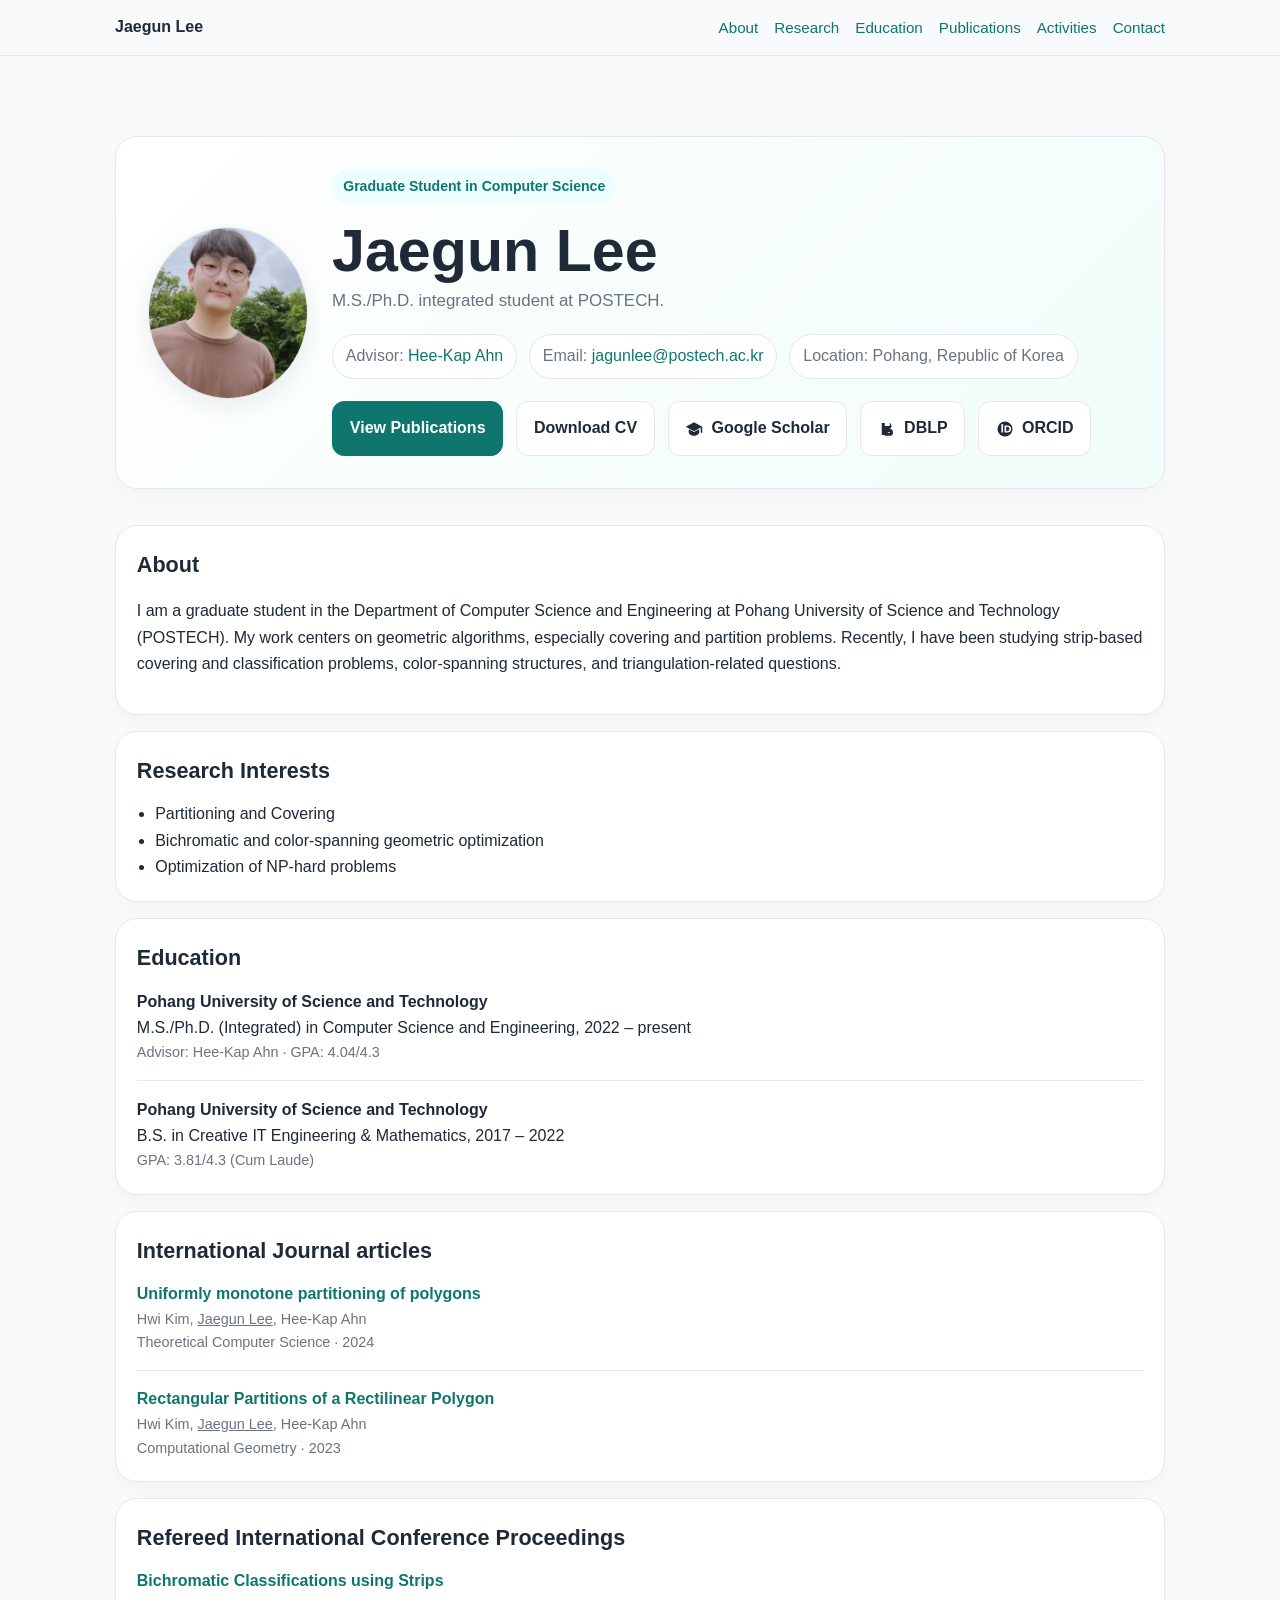
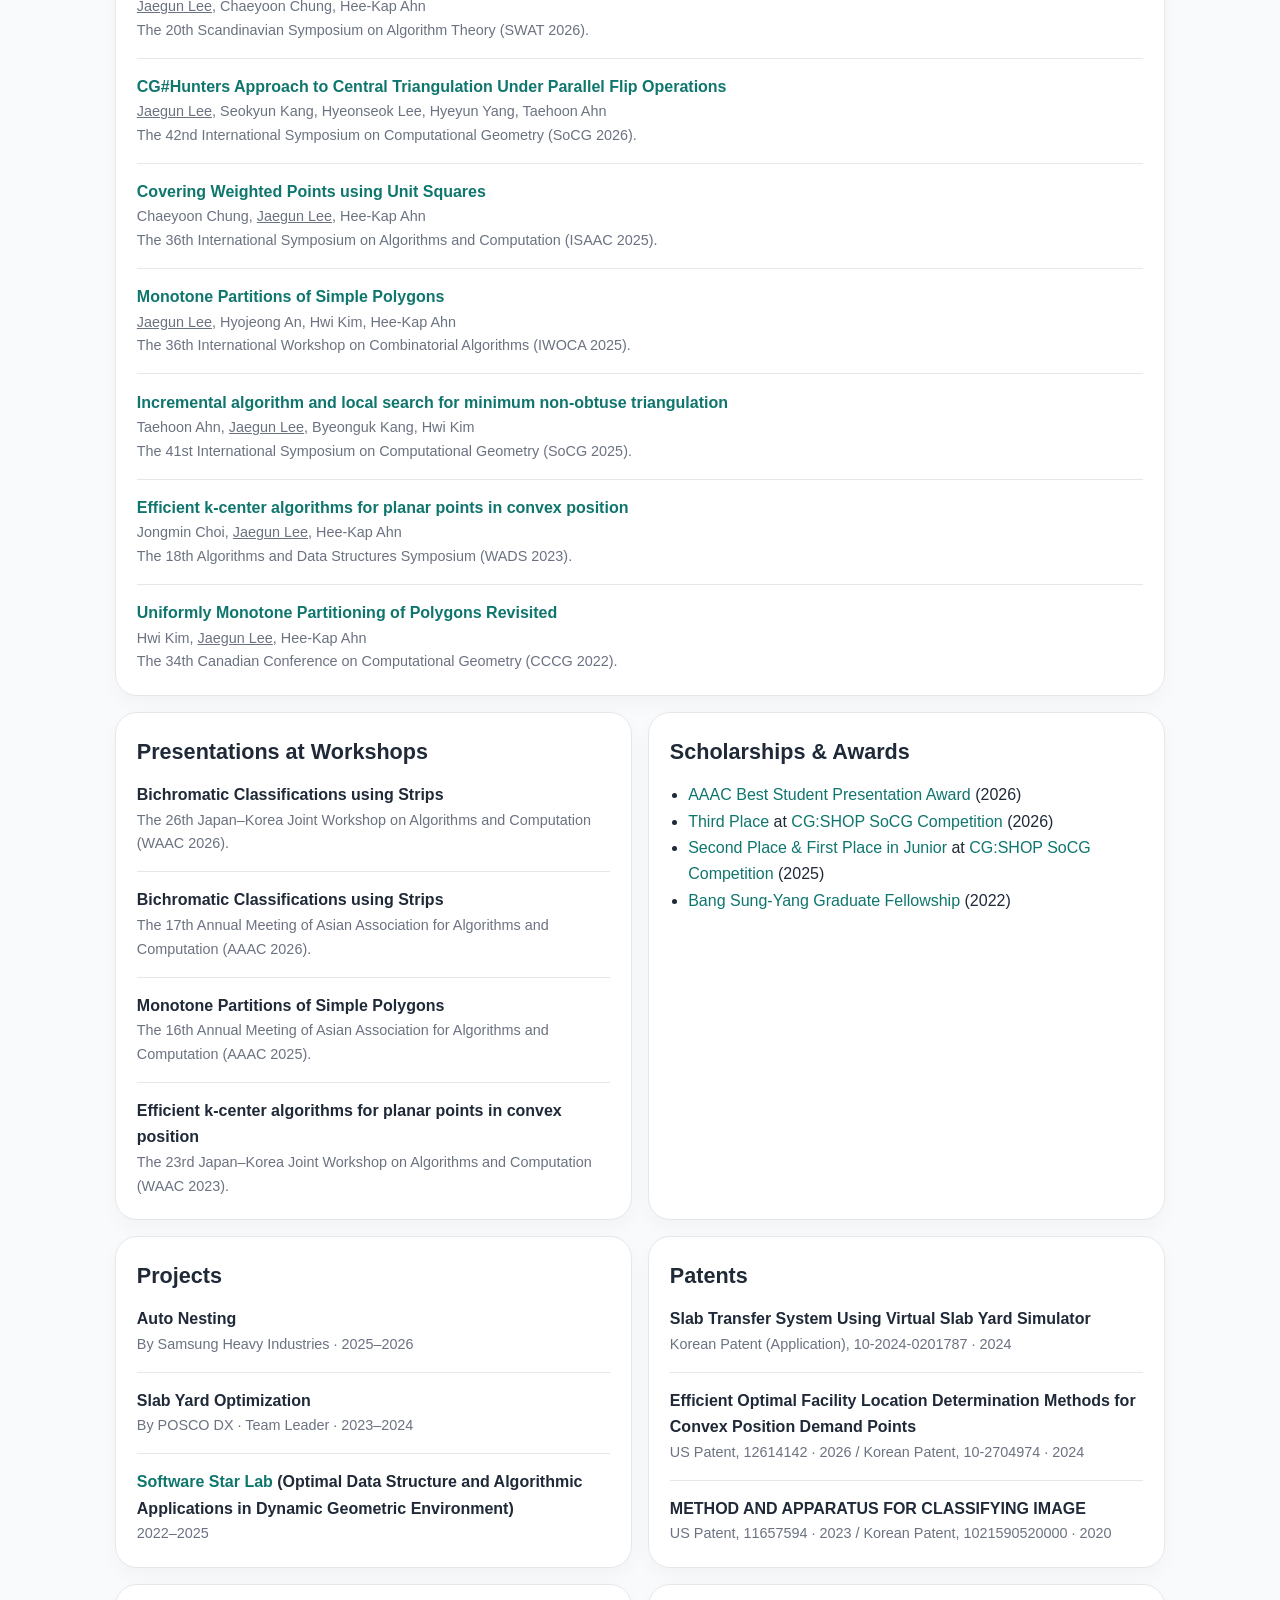
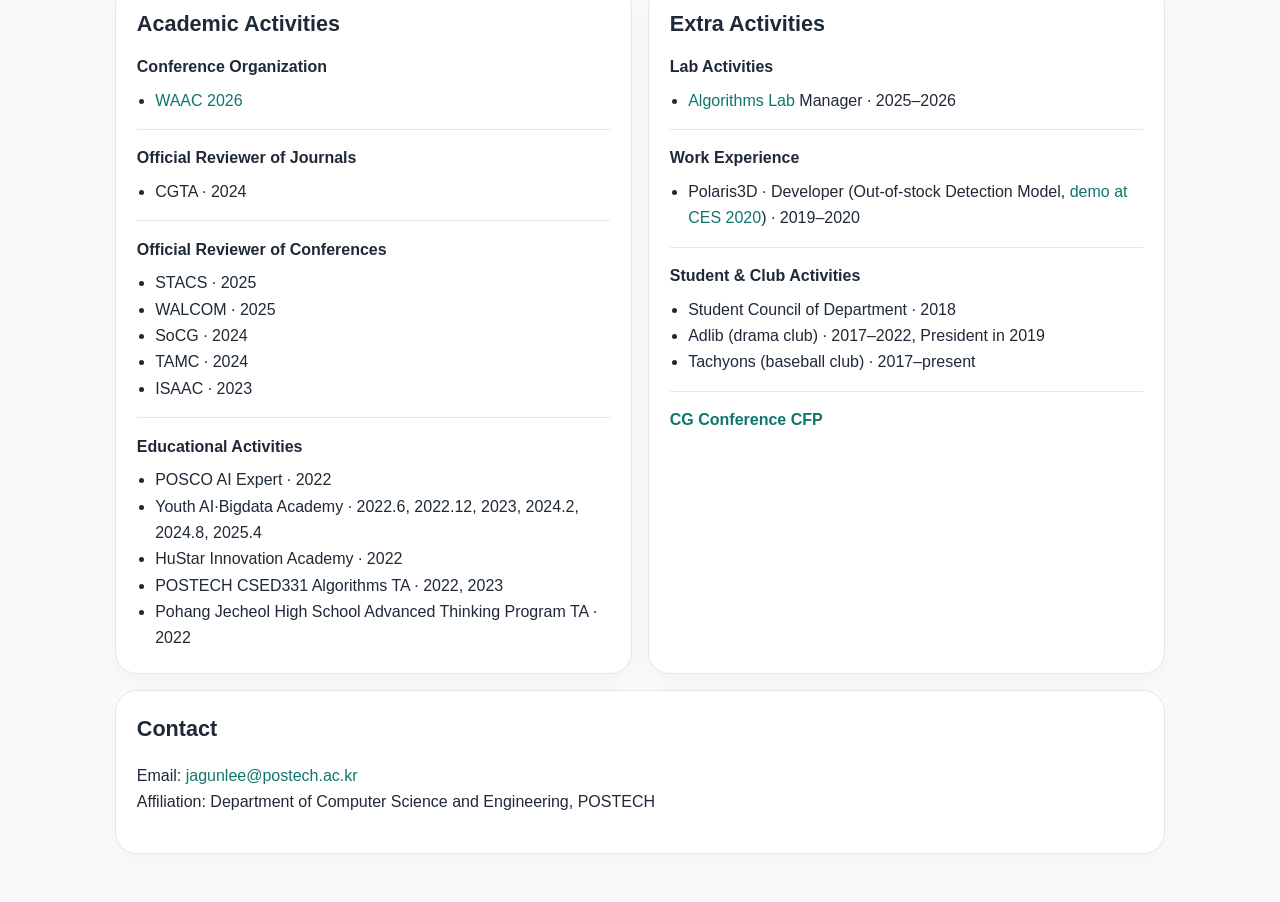
==== commit 55a287f3: "chore: update conference dates" ====
--- a/cg-conference-timeline.html
+++ b/cg-conference-timeline.html
@@ -1,1282 +1,182 @@
-<!doctype html>
-<html lang="ko">
+<!DOCTYPE html>
+<html lang="en">
 <head>
-  <meta charset="utf-8" />
-  <meta name="viewport" content="width=device-width, initial-scale=1" />
-  <meta name="description" content="Computational geometry and algorithms conference CFP timeline" />
-  <title>CG Conference Timeline</title>
-  <link rel="stylesheet" href="styles.css" />
+<meta charset="UTF-8">
+<meta name="viewport" content="width=device-width, initial-scale=1.0">
+<title>Jaegun Lee</title>
+<link href="font_logo2.png" rel="shortcut icon" type="image/x-icon">
+<style>
+:root{--bg:#f8fafc;--card:#fff;--text:#1f2937;--muted:#6b7280;--line:#e5e7eb;--accent:#0f766e;--max:1050px}
+*{box-sizing:border-box} html{scroll-behavior:smooth}
+body{margin:0;font-family:-apple-system,BlinkMacSystemFont,"Segoe UI",Roboto,Arial,sans-serif;background:var(--bg);color:var(--text);line-height:1.65}
+a{color:var(--accent);text-decoration:none} a:hover{text-decoration:underline}
+.wrap{width:min(calc(100% - 2rem),var(--max));margin:0 auto}
+header{position:sticky;top:0;background:rgba(248,250,252,.94);backdrop-filter:blur(8px);border-bottom:1px solid var(--line)}
+nav{display:flex;justify-content:space-between;align-items:center;gap:1rem;padding:.9rem 0}.brand{font-weight:800}.links{display:flex;flex-wrap:wrap;gap:1rem;font-size:.95rem}
+.hero{padding:4rem 0 1.25rem}.hero-card,.card{background:var(--card);border:1px solid var(--line);border-radius:22px;box-shadow:0 8px 20px rgba(15,23,42,.03)}
+.hero-card{padding:2rem;background:linear-gradient(135deg,#fff,#f0fdfa)} .card{padding:1.3rem}
+.badge{display:inline-block;background:#ecfeff;color:var(--accent);border-radius:999px;padding:.35rem .7rem;font-weight:700;font-size:.88rem;margin-bottom:1rem}
+h1{margin:0 0 .35rem;font-size:clamp(2.2rem,5vw,3.7rem);line-height:1.05}.sub{margin:0;color:var(--muted);font-size:1.06rem;max-width:750px}
+.pills{display:flex;flex-wrap:wrap;gap:.75rem;margin-top:1.2rem}.pill{padding:.5rem .8rem;border:1px solid var(--line);border-radius:999px;background:#fff;color:var(--muted)}
+.hero-top{display:grid;grid-template-columns:160px 1fr;gap:1.5rem;align-items:center}.profile-wrap{display:flex;justify-content:center}.profile-photo{width:172px;height:172px;border-radius:50%;border:1px solid var(--line);background:#fff;display:flex;align-items:center;justify-content:center;color:var(--muted);font-size:.95rem;text-align:center;overflow:hidden;box-shadow:0 8px 24px rgba(17,24,39,.08)}.profile-photo img{width:100%;height:100%;object-fit:cover;display:block}.actions{display:flex;gap:.8rem;flex-wrap:wrap;margin-top:1.4rem}.btn{padding:.82rem 1.05rem;border-radius:12px;border:1px solid var(--line);background:#fff;color:var(--text);font-weight:700}.btn.primary{background:var(--accent);border-color:var(--accent);color:#fff}.icon-link{display:inline-flex;align-items:center;gap:.5rem}.icon-link svg{width:18px;height:18px;flex:0 0 18px}
+main{padding-bottom:3rem} section{margin-top:1rem} h2{margin:0 0 .8rem;font-size:1.35rem} h3{margin:.2rem 0 .65rem;font-size:1.15rem}
+.grid2{display:grid;grid-template-columns:repeat(2,minmax(0,1fr));gap:1rem}.item+.item{margin-top:.95rem;padding-top:.95rem;border-top:1px solid var(--line)} .title{font-weight:700}.small{color:var(--muted);font-size:.9rem}
+ul{margin:.45rem 0 0;padding-left:1.15rem} footer{padding:1rem 0 3rem;color:var(--muted);font-size:.92rem}
+@media (max-width:860px){nav{flex-direction:column;align-items:flex-start}.grid2{grid-template-columns:1fr}.hero-top{grid-template-columns:1fr}.profile-wrap{justify-content:flex-start}.hero-card,.card{padding:1.15rem}}
+</style>
 </head>
 <body>
-  <div class="app-shell">
-    <header class="topbar">
-      <div class="brand-block">
-        <p class="eyebrow">CALL FOR PAPERS</p>
-        <div class="title-line">
-          <h1>CG Conference Timeline</h1>
-          <span class="count-badge" id="conferenceCount">14 conferences</span>
+<header>
+  <div class="wrap">
+    <nav>
+      <div class="brand">Jaegun Lee</div>
+      <div class="links">
+        <a href="#about">About</a><a href="#research">Research</a><a href="#education">Education</a><a href="#publications">Publications</a><a href="#activities">Activities</a><a href="#contact">Contact</a>
+      </div>
+    </nav>
+  </div>
+</header>
+<main class="wrap">
+  <section class="hero">
+    <div class="hero-card">
+      <div class="hero-top">
+        <div class="profile-wrap">
+          <div class="profile-photo">
+            <img src="profile_square.jpg" alt="Jaegun Lee">
+          </div>
+        </div>
+        <div>
+          <div class="badge">Graduate Student in Computer Science</div>
+          <h1>Jaegun Lee</h1>
+          <p class="sub">M.S./Ph.D. integrated student at POSTECH.</p>
+          <div class="pills">
+            <div class="pill">Advisor: <a href="https://heekap.github.io">Hee-Kap Ahn</a></div>
+            <div class="pill">Email: <a href="mailto:jagunlee@postech.ac.kr">jagunlee@postech.ac.kr</a></div>
+            <div class="pill">Location: Pohang, Republic of Korea</div>
+          </div>
+          <div class="actions">
+            <a class="btn primary" href="#publications">View Publications</a>
+            <a class="btn" href="cv.pdf" target="_blank" rel="noopener">Download CV</a>
+            <a class="btn icon-link" href="https://scholar.google.co.kr/citations?hl=en&user=FCnNJhUAAAAJ" target="_blank" rel="noopener" aria-label="Google Scholar link">
+              <svg viewBox="0 0 24 24" aria-hidden="true"><path fill="currentColor" d="M12 3 1 9l11 6 9-4.91V17h2V9L12 3Zm-7 9.18V16c0 2.76 3.13 5 7 5s7-2.24 7-5v-3.82l-7 3.82-7-3.82Z"/></svg>
+              <span>Google Scholar</span>
+            </a>
+            <a class="btn icon-link" href="https://dblp.org/pid/305/4109.html" target="_blank" rel="noopener" aria-label="DBLP link">
+              <svg viewBox="0 0 24 24" aria-hidden="true"><path fill="currentColor" d="M5 4h9a4 4 0 0 1 0 8H9v8H5V4Zm4 4h5a2 2 0 0 0 0-4H9v4Zm4 4h2.5A4.5 4.5 0 0 1 20 16.5A4.5 4.5 0 0 1 15.5 21H9v-9h4Zm0 5h2.5a.5.5 0 0 0 .5-.5.5.5 0 0 0-.5-.5H13v1Z"/></svg>
+              <span>DBLP</span>
+            </a>
+            <a class="btn icon-link" href="https://orcid.org/0009-0007-8835-2957" target="_blank" rel="noopener" aria-label="ORCID link">
+              <svg viewBox="0 0 24 24" aria-hidden="true"><circle cx="12" cy="12" r="10" fill="currentColor"/><path fill="#fff" d="M7.2 7.2h2.2v9.6H7.2V7.2Zm1.1-2a1.3 1.3 0 1 1 0 2.6 1.3 1.3 0 0 1 0-2.6Zm3.1 2h3.7c3 0 5.1 1.9 5.1 4.8 0 3-2.1 4.8-5.1 4.8h-3.7V7.2Zm2.2 1.9v5.8h1.4c1.7 0 2.8-1.1 2.8-2.9s-1.1-2.9-2.8-2.9h-1.4Z"/></svg>
+              <span>ORCID</span>
+            </a>
+            <!-- <a class="btn icon-link" href="" target="_blank" rel="noopener" aria-label="LinkedIn link">
+              <svg viewBox="0 0 24 24" aria-hidden="true"><path fill="currentColor" d="M4.98 3.5A2.48 2.48 0 1 0 5 8.46 2.48 2.48 0 0 0 4.98 3.5ZM3 9h4v12H3V9Zm7 0h3.83v1.64h.05c.53-1 1.84-2.06 3.79-2.06 4.05 0 4.8 2.66 4.8 6.12V21h-4v-5.54c0-1.32-.03-3.02-1.84-3.02-1.84 0-2.12 1.44-2.12 2.92V21h-4V9Z"/></svg>
+              <span>LinkedIn</span>
+            </a> -->
+            <!-- <a class="btn icon-link" href="https://github.com/jagunlee" target="_blank" rel="noopener" aria-label="GitHub link">
+              <svg viewBox="0 0 24 24" aria-hidden="true"><path fill="currentColor" d="M12 2a10 10 0 0 0-3.16 19.49c.5.09.68-.21.68-.48v-1.67c-2.78.61-3.37-1.18-3.37-1.18-.45-1.16-1.11-1.46-1.11-1.46-.9-.62.07-.61.07-.61 1 .07 1.52 1.03 1.52 1.03.88 1.51 2.31 1.07 2.87.82.09-.64.35-1.07.63-1.31-2.22-.25-4.55-1.11-4.55-4.92 0-1.09.39-1.99 1.03-2.7-.1-.25-.45-1.28.1-2.66 0 0 .84-.27 2.75 1.03A9.56 9.56 0 0 1 12 6.84c.85 0 1.71.11 2.51.32 1.91-1.3 2.75-1.03 2.75-1.03.55 1.38.2 2.41.1 2.66.64.71 1.03 1.61 1.03 2.7 0 3.82-2.33 4.66-4.56 4.91.36.31.68.92.68 1.86v2.75c0 .27.18.58.69.48A10 10 0 0 0 12 2Z"/></svg>
+              <span>GitHub</span>
+            </a> -->
+          </div>
+          <!-- <p class="small" style="margin-top:.8rem">각 링크의 <code>href=""</code> 부분에 직접 URL만 넣으면 됩니다. 사진은 현재 업로드한 이미지 기준으로 원형에 맞게 미리 정사각 크롭해 둔 <code>profile_square.jpg</code>를 사용하도록 설정했습니다.</p> -->
         </div>
       </div>
+    </div>
+  </section>
 
-      <div class="header-actions">
-        <button class="button button-primary" id="todayButton" type="button">
-          <span class="button-icon" aria-hidden="true">◎</span>
-          오늘로 이동
-        </button>
-        <button class="icon-button" id="themeButton" type="button" aria-label="다크 모드 전환" title="다크 모드 전환">◐</button>
-      </div>
-    </header>
+  <section id="about"><div class="card"><h2>About</h2>
+    <p>I am a graduate student in the Department of Computer Science and Engineering at Pohang University of Science and Technology (POSTECH). My work centers on geometric algorithms, especially covering and partition problems. Recently, I have been studying strip-based covering and classification problems, color-spanning structures, and triangulation-related questions.</p>
+  </div></section>
 
-    <main>
-      <section class="control-panel" aria-label="타임라인 설정">
-        <label class="search-wrap">
-          <span class="search-icon" aria-hidden="true">⌕</span>
-          <span class="sr-only">학회 검색</span>
-          <input id="searchInput" type="search" placeholder="학회명 또는 약어 검색" autocomplete="off" />
-          <kbd>/</kbd>
-        </label>
+  <section id="research"><div class="card"><h2>Research Interests</h2>
+    <ul>
+      <!-- <li>Geometric Algorithms</li> -->
+      <li>Partitioning and Covering</li>
+      <li>Bichromatic and color-spanning geometric optimization</li>
+      <li>Optimization of NP-hard problems</li>
+    </ul>
+  </div></section>
 
-        <label class="select-wrap">
-          <span>정렬</span>
-          <select id="sortSelect">
-            <option value="deadline">가까운 마감순</option>
-            <option value="acronym">약어순</option>
-            <option value="conference">가까운 개최일순</option>
-          </select>
-        </label>
+  <section id="education"><div class="card"><h2>Education</h2>
+    <div class="item"><div class="title">Pohang University of Science and Technology</div><div>M.S./Ph.D. (Integrated) in Computer Science and Engineering, 2022 – present</div><div class="small">Advisor: Hee-Kap Ahn · GPA: 4.04/4.3</div></div>
+    <div class="item"><div class="title">Pohang University of Science and Technology</div><div>B.S. in Creative IT Engineering &amp; Mathematics, 2017 – 2022</div><div class="small">GPA: 3.81/4.3 (Cum Laude)</div></div>
+  </div></section>
 
-        <label class="toggle-control">
-          <input id="hidePastInput" type="checkbox" />
-          <span class="toggle-track" aria-hidden="true"><span></span></span>
-          <span>지난 일정 숨기기</span>
-        </label>
+  <section id="publications"><div class="card"><h2>International Journal articles</h2>
+    <!-- <div class="grid2"> -->
+      <!-- <div> -->
+        <!-- <h3>International Journal articles</h3> -->
+        <div class="item"><div class="title"><a href="https://doi.org/10.1016/j.tcs.2024.114724">Uniformly monotone partitioning of polygons</a></div><div class="small">Hwi Kim, <u>Jaegun Lee</u>, Hee-Kap Ahn<div>Theoretical Computer Science · 2024</div></div></div>
+        <div class="item"><div class="title"><a href="https://doi.org/10.1016/j.comgeo.2022.101965">Rectangular Partitions of a Rectilinear Polygon</a></div><div class="small">Hwi Kim, <u>Jaegun Lee</u>, Hee-Kap Ahn<div>Computational Geometry · 2023</div></div></div>
+      <!-- </div> -->
+  </div></section>
+  <section id="publications2"><div class="card"><h2>Refereed International Conference Proceedings</h2>
+      <!-- <div> -->
+        <!-- <h3>Refereed International Conference Proceedings</h3> -->
+        <div class="item"><div class="title"><a href="https://doi.org/10.4230/LIPIcs.SWAT.2026.29">Bichromatic Classifications using Strips</a></div><div class="small"><u>Jaegun Lee</u>, Chaeyoon Chung, Hee-Kap Ahn <div>The 20th Scandinavian Symposium on Algorithm Theory (SWAT 2026).</div></div></div>
+        <div class="item"><div class="title"><a href="https://doi.org/10.4230/LIPIcs.SoCG.2026.108">CG#Hunters Approach to Central Triangulation Under Parallel Flip Operations</a></div><div class="small"><u>Jaegun Lee</u>, Seokyun Kang, Hyeonseok Lee, Hyeyun Yang, Taehoon Ahn <div>The 42nd International Symposium on Computational Geometry (SoCG 2026).</div></div></div>
+        <div class="item"><div class="title"><a href="https://drops.dagstuhl.de/entities/document/10.4230/LIPIcs.ISAAC.2025.21">Covering Weighted Points using Unit Squares</a></div><div class="small">Chaeyoon Chung, <u>Jaegun Lee</u>, Hee-Kap Ahn<div>The 36th International Symposium on Algorithms and Computation (ISAAC 2025).</div></div></div>
+        <div class="item"><div class="title"><a href="https://link.springer.com/chapter/10.1007/978-3-031-98740-3_6">Monotone Partitions of Simple Polygons</a></div><div class="small"><u>Jaegun Lee</u>, Hyojeong An, Hwi Kim, Hee-Kap Ahn<div>The 36th International Workshop on Combinatorial Algorithms (IWOCA 2025).</div></div></div>
+        <div class="item"><div class="title"><a href="https://doi.org/10.4230/LIPIcs.SoCG.2025.80">Incremental algorithm and local search for minimum non-obtuse triangulation</a></div><div class="small">Taehoon Ahn, <u>Jaegun Lee</u>, Byeonguk Kang, Hwi Kim<div>The 41st International Symposium on Computational Geometry (SoCG 2025).</div></div></div>
+        <div class="item"><div class="title"><a href="https://link.springer.com/chapter/10.1007/978-3-031-38906-1_18">Efficient k-center algorithms for planar points in convex position</a></div><div class="small">Jongmin Choi, <u>Jaegun Lee</u>, Hee-Kap Ahn<div>The 18th Algorithms and Data Structures Symposium (WADS 2023).</div></div></div>
+        <div class="item"><div class="title"><a href="https://www.torontomu.ca/content/dam/canadian-conference-computational-geometry-2022/papers/CCCG2022_paper_23.pdf">Uniformly Monotone Partitioning of Polygons Revisited</a></div><div class="small">Hwi Kim, <u>Jaegun Lee</u>, Hee-Kap Ahn<div>The 34th Canadian Conference on Computational Geometry (CCCG 2022).</div></div></div>
+      <!-- </div> -->
+    <!-- </div> -->
+  </div></section>
 
-        <div class="zoom-control" aria-label="타임라인 확대 축소">
-          <button id="zoomOutButton" type="button" aria-label="축소">−</button>
-          <output id="zoomOutput">100%</output>
-          <button id="zoomInButton" type="button" aria-label="확대">＋</button>
-        </div>
-      </section>
+  <section><div class="grid2">
+    <div class="card"><h2>Presentations at Workshops</h2>
+      <div class="item"><div class="title">Bichromatic Classifications using Strips</div><div class="small">The 26th Japan–Korea Joint Workshop on Algorithms and Computation (WAAC 2026).</div></div>
+      <div class="item"><div class="title">Bichromatic Classifications using Strips</div><div class="small">The 17th Annual Meeting of Asian Association for Algorithms and Computation (AAAC 2026).</div></div>
+      <div class="item"><div class="title">Monotone Partitions of Simple Polygons</div><div class="small">The 16th Annual Meeting of Asian Association for Algorithms and Computation (AAAC 2025).</div></div>
+      <div class="item"><div class="title">Efficient k-center algorithms for planar points in convex position</div><div class="small">The 23rd Japan–Korea Joint Workshop on Algorithms and Computation (WAAC 2023).</div></div>
+    </div>
+    <div class="card"><h2>Scholarships &amp; Awards</h2>
+      <ul>
+        <li><a href="AAAC_2026_BEST_STUDENT_PRESENTATION_AWARD.pdf">AAAC Best Student Presentation Award</a> (2026)</li>
+        <li><a href="https://cgshop.ibr.cs.tu-bs.de/competition/cg-shop-2026/#ranking">Third Place</a> at <a href=""https://cgshop.ibr.cs.tu-bs.de/competition/cg-shop-2026/#problem-description">CG:SHOP SoCG Competition</a> (2026)</li>
+        <li><a href="https://cgshop.ibr.cs.tu-bs.de/competition/cg-shop-2025/#ranking">Second Place &amp; First Place in Junior</a> at <a href="https://cgshop.ibr.cs.tu-bs.de/competition/cg-shop-2025/#problem-description">CG:SHOP SoCG Competition</a> (2025)</li>
+        <li><a href="https://cse.postech.ac.kr/csepostech/admissions/scholarship.do#none">Bang Sung-Yang Graduate Fellowship</a> (2022)</li>
+      </ul>
+    </div>
+  </div></section>
 
-      <section class="summary-grid" aria-label="일정 요약">
-        <article class="summary-card summary-card-accent">
-          <span class="summary-label">다음 마감</span>
-          <strong id="nextDeadlineName">—</strong>
-          <span id="nextDeadlineDate">—</span>
-        </article>
-        <button class="summary-card summary-card-button" id="deadline90FilterButton" type="button" aria-pressed="false" title="90일 이내 논문 마감이 있는 학회만 표시">
-          <span class="summary-label">90일 안에 마감</span>
-          <strong id="deadline90Count">0</strong>
-          <span>개 일정 · 클릭해서 필터</span>
-        </button>
-        <article class="summary-card">
-          <span class="summary-label">표시 중</span>
-          <strong id="visibleCount">14</strong>
-          <span>개 학회</span>
-        </article>
-        <article class="summary-card">
-          <span class="summary-label">데이터 기준일</span>
-          <strong id="dataUpdated">—</strong>
-          <span>추정 일정은 사선 표시</span>
-        </article>
-      </section>
+  <section><div class="grid2">
+    <div class="card"><h2>Projects</h2>
+      <div class="item"><div class="title">Auto Nesting</div><div class="small">By Samsung Heavy Industries · 2025–2026</div></div>
+      <div class="item"><div class="title">Slab Yard Optimization</div><div class="small">By POSCO DX · Team Leader · 2023–2024</div></div>
+      <div class="item"><div class="title"><a href="https://dnn.postech.ac.kr/intro.html">Software Star Lab</a> (Optimal Data Structure and Algorithmic Applications in Dynamic Geometric Environment)</div><div class="small">2022–2025</div></div>
+    </div>
+    <div class="card"><h2>Patents</h2>
+      <div class="item"><div class="title">Slab Transfer System Using Virtual Slab Yard Simulator</div><div class="small">Korean Patent (Application), 10-2024-0201787 · 2024</div></div>
+      <!-- <div class="item"><div class="title">Efficient Optimal Facility Location Determination Methods for Convex Position Demand Points</div><div class="small">Korean Patent, 10-2704974 · 2024</div></div> -->
+      <div class="item"><div class="title">Efficient Optimal Facility Location Determination Methods for Convex Position Demand Points</div><div class="small">US Patent, 12614142 · 2026 / Korean Patent, 10-2704974 · 2024</div></div>
+      <div class="item"><div class="title">METHOD AND APPARATUS FOR CLASSIFYING IMAGE</div><div class="small">US Patent, 11657594 · 2023 / Korean Patent, 1021590520000 · 2020</div></div>
+    </div>
+  </div></section>
 
-      <section class="timeline-card" aria-labelledby="timelineHeading">
-        <div class="timeline-card-header">
-          <div>
-            <p class="section-kicker">TIMELINE</p>
-            <h2 id="timelineHeading">학회 일정</h2>
-          </div>
-          <div class="legend" aria-label="범례">
-            <span><i class="legend-swatch conference"></i>학회 개최</span>
-            <span><i class="legend-swatch review"></i>심사 기간</span>
-            <span><i class="legend-swatch presub"></i>초록 → 논문</span>
-            <span><i class="legend-marker diamond"></i>논문 마감</span>
-            <span><i class="legend-marker square"></i>최종본</span>
-            <span><i class="legend-swatch estimated"></i>추정</span>
-          </div>
-        </div>
+  <section id="activities"><div class="grid2">
+    <div class="card"><h2>Academic Activities</h2>
+      <div class="item"><div class="title">Conference Organization</div><ul><li><a href="https://algo.postech.ac.kr/workshops/waac26/">WAAC 2026</a></li>
+        <!-- <li>KWCG 2026 · 2025</li> -->
+      </ul></div>
+      <div class="item"><div class="title">Official Reviewer of Journals</div><ul><li>CGTA · 2024</li></ul></div>
+      <div class="item"><div class="title">Official Reviewer of Conferences</div><ul><li>STACS · 2025</li><li>WALCOM · 2025</li><li>SoCG · 2024</li><li>TAMC · 2024</li><li>ISAAC · 2023</li></ul></div>
+      <div class="item"><div class="title">Educational Activities</div><ul><li>POSCO AI Expert · 2022</li><li>Youth AI·Bigdata Academy · 2022.6, 2022.12, 2023, 2024.2, 2024.8, 2025.4</li><li>HuStar Innovation Academy · 2022</li><li>POSTECH CSED331 Algorithms TA · 2022, 2023</li><li>Pohang Jecheol High School Advanced Thinking Program TA · 2022</li></ul></div>
+    </div>
+    <div class="card"><h2>Extra Activities</h2>
+      <div class="item"><div class="title">Lab Activities</div><ul>
+        <!-- <li>KWCG 2025 Local Organizer · 2025</li> -->
+        <li><a href="algo.postech.ac.kr">Algorithms Lab</a> Manager · 2025–2026</li></ul></div>
+      <div class="item"><div class="title">Work Experience</div><ul><li>Polaris3D · Developer (Out-of-stock Detection Model, <a href="https://youtu.be/YsPO0NYY3rw?si=Nfl7X5iwThGmbPDP">demo at CES 2020</a>) · 2019–2020</li></ul></div>
+      <div class="item"><div class="title">Student &amp; Club Activities</div><ul><li>Student Council of Department · 2018</li><li>Adlib (drama club) · 2017–2022, President in 2019</li><li>Tachyons (baseball club) · 2017–present</li></ul></div>
+      <div class="item"><div class="title"><a href="cfp.html">CG Conference CFP</a></div></div>
+    </div>
+  </div></section>
 
-        <div class="timeline-status" id="timelineStatus" role="status" aria-live="polite"></div>
-        <div class="timeline-scroll" id="timelineScroll" tabindex="0" aria-label="가로로 스크롤 가능한 학회 일정표">
-          <div class="timeline-table" id="timelineTable"></div>
-        </div>
-      </section>
-
-      <p class="data-note" id="dataNote"></p>
-    </main>
-
-    <footer>
-      <span>Local-first static web app</span>
-      <span aria-hidden="true">·</span>
-      <span>일정은 <code>data.js</code>에서 수정</span>
-    </footer>
-  </div>
-
-  <dialog class="detail-dialog" id="detailDialog">
-    <div class="dialog-inner">
-      <button class="dialog-close" id="dialogCloseButton" type="button" aria-label="상세 정보 닫기">×</button>
-      <div id="dialogContent"></div>
-    </div>
-  </dialog>
-
-  <div class="tooltip" id="tooltip" role="tooltip" hidden></div>
-  <div class="toast" id="toast" role="status" aria-live="polite"></div>
-
-  <noscript>이 페이지는 타임라인을 표시하기 위해 JavaScript가 필요합니다.</noscript>
-  <script>
-window.CONFERENCE_DATA = {
-  "updated": "2026-07-21",
-  "sourceNote": "WikiCFP를 우선 확인하고, 검색되지 않는 학회는 공식 홈페이지를 탐색해 자동 갱신합니다. 확인되지 않은 값은 기존 데이터 또는 추정값으로 유지됩니다.",
-  "conferences": [
-    {
-      "acronym": "CCCG",
-      "name": "Canadian Conference on Computational Geometry",
-      "homepage": "https://sites.google.com/view/cccg-2026/home",
-      "editions": [
-        {
-          "year": 2026,
-          "submission": "2026-05-12",
-          "notification": "2026-06-12",
-          "cameraReady": "2026-06-30",
-          "conferenceStart": "2026-08-12",
-          "conferenceEnd": "2026-08-14",
-          "source": "https://sites.google.com/view/cccg-2026/home",
-          "location": "Lakehead University Orillia Campus, Orillia, Ontario, Canada"
-        },
-        {
-          "year": 2027,
-          "submission": "2027-05-12",
-          "notification": "2027-06-12",
-          "cameraReady": "2027-06-30",
-          "conferenceStart": "2027-08-12",
-          "conferenceEnd": "2027-08-14",
-          "estimated": [
-            "submission",
-            "notification",
-            "cameraReady",
-            "conferenceStart",
-            "conferenceEnd"
-          ],
-          "source": "https://sites.google.com/view/cccg-2026/home",
-          "location": "미정"
-        }
-      ]
-    },
-    {
-      "acronym": "WADS",
-      "name": "Algorithms and Data Structures Symposium",
-      "homepage": "https://www.wads.org/",
-      "editions": [
-        {
-          "year": 2027,
-          "submission": "2027-02-21",
-          "notification": "2027-04-21",
-          "conferenceStart": "2027-08-09",
-          "conferenceEnd": "2027-08-13",
-          "estimated": [
-            "submission",
-            "notification",
-            "conferenceStart",
-            "conferenceEnd"
-          ],
-          "source": "https://www.wads.org/",
-          "location": "미정"
-        }
-      ]
-    },
-    {
-      "acronym": "SWAT",
-      "name": "Scandinavian Symposium on Algorithm Theory",
-      "homepage": "https://swat-symposium.org/",
-      "editions": [
-        {
-          "year": 2026,
-          "abstract": "2026-02-16",
-          "submission": "2026-02-20",
-          "notification": "2026-04-10",
-          "cameraReady": "2026-04-17",
-          "conferenceStart": "2026-06-17",
-          "conferenceEnd": "2026-06-19",
-          "source": "https://swat2026.compute.dtu.dk/",
-          "location": "IDA Conference (Ingeniørernes Hus), Copenhagen, Denmark"
-        }
-      ]
-    },
-    {
-      "acronym": "STACS",
-      "name": "Symposium on Theoretical Aspects of Computer Science",
-      "homepage": "https://stacs-conf.org/",
-      "editions": [
-        {
-          "year": 2026,
-          "submission": "2025-09-25",
-          "notification": "2025-12-12",
-          "conferenceStart": "2026-03-09",
-          "conferenceEnd": "2026-03-13",
-          "source": "https://stacs2026.imag.fr/",
-          "location": "Grenoble, France"
-        },
-        {
-          "year": 2027,
-          "submission": "2026-10-11",
-          "notification": "2026-12-22",
-          "conferenceStart": "2027-03-08",
-          "conferenceEnd": "2027-03-12",
-          "source": "https://events.gwdg.de/event/1460/",
-          "location": "Alte Mensa, Göttingen, Germany"
-        }
-      ]
-    },
-    {
-      "acronym": "SODA",
-      "name": "ACM–SIAM Symposium on Discrete Algorithms",
-      "homepage": "https://www.siam.org/conferences-events/siam-conferences/soda27/",
-      "editions": [
-        {
-          "year": 2026,
-          "submission": "2025-07-14",
-          "conferenceStart": "2026-01-11",
-          "conferenceEnd": "2026-01-14",
-          "source": "https://www.siam.org/conferences-events/siam-conferences/soda26/",
-          "location": "Hyatt Regency Vancouver, Vancouver, Canada"
-        },
-        {
-          "year": 2027,
-          "submission": "2026-07-09",
-          "conferenceStart": "2027-01-24",
-          "conferenceEnd": "2027-01-27",
-          "source": "https://www.siam.org/conferences-events/siam-conferences/soda27/",
-          "location": "Sheraton Philadelphia Downtown, Philadelphia, Pennsylvania, U.S."
-        }
-      ]
-    },
-    {
-      "acronym": "SoCG",
-      "name": "International Symposium on Computational Geometry",
-      "homepage": "https://www.computational-geometry.org/",
-      "editions": [
-        {
-          "year": 2026,
-          "abstract": "2025-11-25",
-          "submission": "2025-12-02",
-          "notification": "2026-02-05",
-          "cameraReady": "2026-03-24",
-          "conferenceStart": "2026-06-02",
-          "conferenceEnd": "2026-06-05",
-          "source": "https://cgweek26.computational-geometry.org/contribute/",
-          "location": "Rutgers Academic Building – East Wing, New Brunswick, New Jersey, U.S."
-        },
-        {
-          "year": 2027,
-          "abstract": "2026-11-24",
-          "submission": "2026-12-01",
-          "notification": "2027-02-04",
-          "cameraReady": "2027-03-23",
-          "conferenceStart": "2027-06-02",
-          "conferenceEnd": "2027-06-05",
-          "estimated": [
-            "abstract",
-            "submission",
-            "notification",
-            "cameraReady"
-          ],
-          "source": "https://www.computational-geometry.org/",
-          "location": "미정"
-        }
-      ]
-    },
-    {
-      "acronym": "LATIN",
-      "name": "Latin American Theoretical Informatics Symposium",
-      "homepage": "https://latin2026.ufsc.br/",
-      "editions": [
-        {
-          "year": 2026,
-          "abstract": "2025-10-13",
-          "submission": "2025-10-20",
-          "notification": "2026-01-09",
-          "cameraReady": "2026-02-01",
-          "conferenceStart": "2026-04-13",
-          "conferenceEnd": "2026-04-17",
-          "source": "https://latin2026.ufsc.br/",
-          "location": "Auditório do CCB, UFSC, Florianópolis, Brazil"
-        }
-      ]
-    },
-    {
-      "acronym": "ISAAC",
-      "name": "International Symposium on Algorithms and Computation",
-      "homepage": "https://www.algo-door.com/isaac2026/",
-      "editions": [
-        {
-          "year": 2026,
-          "submission": "2026-06-26",
-          "conferenceStart": "2026-12-06",
-          "conferenceEnd": "2026-12-09",
-          "source": "https://www.algo-door.com/isaac2026/",
-          "location": "Jinxi Hotel, Hangzhou, China"
-        },
-        {
-          "year": 2027,
-          "submission": "2027-06-26",
-          "conferenceStart": "2027-12-06",
-          "conferenceEnd": "2027-12-09",
-          "estimated": [
-            "submission",
-            "conferenceStart",
-            "conferenceEnd"
-          ],
-          "source": "https://www.algo-door.com/isaac2026/",
-          "location": "미정"
-        }
-      ]
-    },
-    {
-      "acronym": "FSTTCS",
-      "name": "Foundations of Software Technology and Theoretical Computer Science",
-      "homepage": "https://www.fsttcs.org.in/",
-      "editions": [
-        {
-          "year": 2026,
-          "abstract": "2026-07-04",
-          "submission": "2026-07-11",
-          "notification": "2026-09-15",
-          "conferenceStart": "2026-12-16",
-          "conferenceEnd": "2026-12-18",
-          "source": "https://www.fsttcs.org.in/2026/",
-          "location": "IIT Delhi, New Delhi, India"
-        },
-        {
-          "year": 2027,
-          "abstract": "2027-07-04",
-          "submission": "2027-07-11",
-          "notification": "2027-09-15",
-          "conferenceStart": "2027-12-16",
-          "conferenceEnd": "2027-12-18",
-          "estimated": [
-            "abstract",
-            "submission",
-            "notification",
-            "conferenceStart",
-            "conferenceEnd"
-          ],
-          "source": "https://www.fsttcs.org.in/",
-          "location": "미정"
-        }
-      ]
-    },
-    {
-      "acronym": "WALCOM",
-      "name": "International Conference and Workshops on Algorithms and Computation",
-      "homepage": "https://sites.google.com/gapps.ntnu.edu.tw/walcom2027",
-      "editions": [
-        {
-          "year": 2026,
-          "submission": "2025-09-21",
-          "notification": "2025-11-07",
-          "cameraReady": "2025-11-19",
-          "conferenceStart": "2026-03-04",
-          "conferenceEnd": "2026-03-06",
-          "source": "https://mozart.diei.unipg.it/walcom2026/",
-          "location": "University of Perugia, Perugia, Italy"
-        },
-        {
-          "year": 2027,
-          "submission": "2026-09-21",
-          "notification": "2026-11-09",
-          "cameraReady": "2026-12-09",
-          "conferenceStart": "2027-03-24",
-          "conferenceEnd": "2027-03-26",
-          "source": "https://sites.google.com/gapps.ntnu.edu.tw/walcom2027",
-          "location": "Taipei, Taiwan"
-        }
-      ]
-    },
-    {
-      "acronym": "IWOCA",
-      "name": "International Workshop on Combinatorial Algorithms",
-      "homepage": "https://kam.mff.cuni.cz/conferences/iwoca27/",
-      "editions": [
-        {
-          "year": 2026,
-          "abstract": "2026-01-26",
-          "submission": "2026-02-02",
-          "notification": "2026-03-25",
-          "cameraReady": "2026-04-06",
-          "conferenceStart": "2026-06-08",
-          "conferenceEnd": "2026-06-12",
-          "source": "https://iwoca2026.limos.fr/",
-          "location": "Université Clermont Auvergne, Clermont-Ferrand, France"
-        },
-        {
-          "year": 2027,
-          "abstract": "2027-02-08",
-          "submission": "2027-02-15",
-          "notification": "2027-04-12",
-          "cameraReady": "2027-04-22",
-          "conferenceStart": "2027-06-21",
-          "conferenceEnd": "2027-06-25",
-          "source": "https://kam.mff.cuni.cz/conferences/iwoca27/",
-          "location": "Faculty of Mathematics and Physics, Charles University, Prague, Czechia"
-        }
-      ]
-    },
-    {
-      "acronym": "FOCS",
-      "name": "IEEE Symposium on Foundations of Computer Science",
-      "homepage": "https://ieee-focs.org/",
-      "editions": [
-        {
-          "year": 2026,
-          "submission": "2026-04-01",
-          "notification": "2026-07-03",
-          "conferenceStart": "2026-11-08",
-          "conferenceEnd": "2026-11-11",
-          "source": "https://sanjeevkhanna.org/FOCS2026_CFP.html",
-          "location": "New York City, New York, U.S."
-        },
-        {
-          "year": 2027,
-          "submission": "2027-04-01",
-          "notification": "2027-07-03",
-          "conferenceStart": "2027-11-07",
-          "conferenceEnd": "2027-11-10",
-          "estimated": [
-            "submission",
-            "notification",
-            "conferenceStart",
-            "conferenceEnd"
-          ],
-          "source": "https://ieee-focs.org/",
-          "location": "미정"
-        }
-      ]
-    },
-    {
-      "acronym": "STOC",
-      "name": "ACM Symposium on Theory of Computing",
-      "homepage": "https://acm-stoc.org/",
-      "editions": [
-        {
-          "year": 2026,
-          "submission": "2025-11-04",
-          "notification": "2026-02-01",
-          "cameraReady": "2026-03-31",
-          "conferenceStart": "2026-06-22",
-          "conferenceEnd": "2026-06-26",
-          "source": "https://acm-stoc.org/stoc2026/stoc2026-cfp.html",
-          "location": "Salt Lake City, Utah, U.S."
-        },
-        {
-          "year": 2027,
-          "submission": "2026-11-04",
-          "notification": "2027-02-01",
-          "cameraReady": "2027-03-31",
-          "conferenceStart": "2027-06-21",
-          "conferenceEnd": "2027-06-25",
-          "estimated": [
-            "submission",
-            "notification",
-            "cameraReady",
-            "conferenceStart",
-            "conferenceEnd"
-          ],
-          "source": "https://acm-stoc.org/",
-          "location": "미정"
-        }
-      ]
-    },
-    {
-      "acronym": "SEA",
-      "name": "International Symposium on Experimental Algorithms",
-      "homepage": "https://sea2027.iti.kit.edu/",
-      "editions": [
-        {
-          "year": 2026,
-          "submission": "2026-02-02",
-          "notification": "2026-03-31",
-          "cameraReady": "2026-06-22",
-          "conferenceStart": "2026-06-22",
-          "conferenceEnd": "2026-06-24",
-          "source": "https://sea2026.github.io/",
-          "location": "IDA Conference Center, Copenhagen, Denmark"
-        },
-        {
-          "year": 2027,
-          "submission": "2027-02-02",
-          "notification": "2027-03-31",
-          "cameraReady": "2027-06-22",
-          "conferenceStart": "2027-06-22",
-          "conferenceEnd": "2027-06-24",
-          "estimated": [
-            "submission",
-            "notification",
-            "cameraReady"
-          ],
-          "source": "https://sea2027.iti.kit.edu/",
-          "location": "Karlsruhe Institute of Technology, Karlsruhe, Germany"
-        }
-      ]
-    }
-  ]
-};
-
-</script>
-  <script>
-(() => {
-  "use strict";
-
-  const dataset = window.CONFERENCE_DATA;
-  if (!dataset || !Array.isArray(dataset.conferences)) {
-    document.body.innerHTML = '<p style="padding:2rem">data.js를 불러오지 못했습니다.</p>';
-    return;
-  }
-
-  const DAY_MS = 86_400_000;
-  const zoomLevels = [1.35, 1.8, 2.35, 3.0, 3.8];
-  const fieldLabels = {
-    abstract: "초록 등록",
-    submission: "논문 제출",
-    notification: "결과 발표",
-    cameraReady: "최종본",
-    conferenceStart: "학회 시작",
-    conferenceEnd: "학회 종료"
-  };
-
-  function readStoredTheme() {
-    try {
-      return localStorage.getItem("cfp-theme") || "light";
-    } catch {
-      return "light";
-    }
-  }
-
-  const state = {
-    query: "",
-    sort: "deadline",
-    hidePast: false,
-    within90Days: false,
-    zoomIndex: 2,
-    theme: readStoredTheme()
-  };
-
-  const els = {
-    conferenceCount: document.getElementById("conferenceCount"),
-    searchInput: document.getElementById("searchInput"),
-    sortSelect: document.getElementById("sortSelect"),
-    hidePastInput: document.getElementById("hidePastInput"),
-    zoomOutButton: document.getElementById("zoomOutButton"),
-    zoomInButton: document.getElementById("zoomInButton"),
-    zoomOutput: document.getElementById("zoomOutput"),
-    todayButton: document.getElementById("todayButton"),
-    themeButton: document.getElementById("themeButton"),
-    timelineScroll: document.getElementById("timelineScroll"),
-    timelineTable: document.getElementById("timelineTable"),
-    timelineStatus: document.getElementById("timelineStatus"),
-    nextDeadlineName: document.getElementById("nextDeadlineName"),
-    nextDeadlineDate: document.getElementById("nextDeadlineDate"),
-    deadline90Count: document.getElementById("deadline90Count"),
-    deadline90FilterButton: document.getElementById("deadline90FilterButton"),
-    visibleCount: document.getElementById("visibleCount"),
-    dataUpdated: document.getElementById("dataUpdated"),
-    dataNote: document.getElementById("dataNote"),
-    detailDialog: document.getElementById("detailDialog"),
-    dialogContent: document.getElementById("dialogContent"),
-    dialogCloseButton: document.getElementById("dialogCloseButton"),
-    tooltip: document.getElementById("tooltip"),
-    toast: document.getElementById("toast")
-  };
-
-  const dateFields = Object.keys(fieldLabels);
-  const allDates = dataset.conferences.flatMap((conference) =>
-    conference.editions.flatMap((edition) =>
-      dateFields.map((field) => edition[field]).filter(Boolean).map(parseDate)
-    )
-  );
-
-  const rangeStart = startOfMonth(addDays(new Date(Math.min(...allDates.map(Number))), -45));
-  const rangeEnd = endOfMonth(addDays(new Date(Math.max(...allDates.map(Number))), 45));
-  const totalDays = diffDays(rangeStart, rangeEnd) + 1;
-
-  function parseDate(value) {
-    const [year, month, day] = value.split("-").map(Number);
-    return new Date(Date.UTC(year, month - 1, day));
-  }
-
-  function todayUtc() {
-    const now = new Date();
-    return new Date(Date.UTC(now.getFullYear(), now.getMonth(), now.getDate()));
-  }
-
-  function addDays(date, days) {
-    return new Date(date.getTime() + days * DAY_MS);
-  }
-
-  function diffDays(a, b) {
-    return Math.round((b.getTime() - a.getTime()) / DAY_MS);
-  }
-
-  function startOfMonth(date) {
-    return new Date(Date.UTC(date.getUTCFullYear(), date.getUTCMonth(), 1));
-  }
-
-  function endOfMonth(date) {
-    return new Date(Date.UTC(date.getUTCFullYear(), date.getUTCMonth() + 1, 0));
-  }
-
-  function formatDate(dateOrString, options = {}) {
-    const date = typeof dateOrString === "string" ? parseDate(dateOrString) : dateOrString;
-    return new Intl.DateTimeFormat("ko-KR", {
-      timeZone: "UTC",
-      year: options.noYear ? undefined : "numeric",
-      month: options.short ? "short" : "long",
-      day: "numeric",
-      weekday: options.weekday ? "short" : undefined
-    }).format(date);
-  }
-
-  function formatCompact(dateOrString) {
-    const date = typeof dateOrString === "string" ? parseDate(dateOrString) : dateOrString;
-    return new Intl.DateTimeFormat("ko-KR", {
-      timeZone: "UTC",
-      year: "numeric",
-      month: "2-digit",
-      day: "2-digit"
-    }).format(date).replace(/\. /g, ".").replace(/\.$/, "");
-  }
-
-  function dateToX(dateOrString, pxPerDay = zoomLevels[state.zoomIndex]) {
-    const date = typeof dateOrString === "string" ? parseDate(dateOrString) : dateOrString;
-    return diffDays(rangeStart, date) * pxPerDay;
-  }
-
-  function xToDate(x, pxPerDay = zoomLevels[state.zoomIndex]) {
-    return addDays(rangeStart, Math.round(x / pxPerDay));
-  }
-
-  function isEstimated(edition, ...fields) {
-    return fields.some((field) => edition.estimated?.includes(field));
-  }
-
-  function editionLastDate(edition) {
-    const values = dateFields.map((field) => edition[field]).filter(Boolean).map(parseDate);
-    return new Date(Math.max(...values.map(Number)));
-  }
-
-  function editionFirstDate(edition) {
-    const values = dateFields.map((field) => edition[field]).filter(Boolean).map(parseDate);
-    return new Date(Math.min(...values.map(Number)));
-  }
-
-  function getUpcomingSubmission(conference, after = todayUtc()) {
-    return conference.editions
-      .filter((edition) => edition.submission && parseDate(edition.submission) >= after)
-      .map((edition) => ({ conference, edition, date: parseDate(edition.submission) }))
-      .sort((a, b) => a.date - b.date)[0] || null;
-  }
-
-  function getUpcomingConference(conference, after = todayUtc()) {
-    return conference.editions
-      .filter((edition) => edition.conferenceStart && parseDate(edition.conferenceStart) >= after)
-      .map((edition) => ({ conference, edition, date: parseDate(edition.conferenceStart) }))
-      .sort((a, b) => a.date - b.date)[0] || null;
-  }
-
-  function getFilteredEditions(conference) {
-    if (!state.hidePast) return conference.editions;
-    const today = todayUtc();
-    return conference.editions.filter((edition) => editionLastDate(edition) >= today);
-  }
-
-  function hasSubmissionWithinDays(conference, days) {
-    const today = todayUtc();
-    return conference.editions.some((edition) => {
-      if (!edition.submission) return false;
-      const remaining = diffDays(today, parseDate(edition.submission));
-      return remaining >= 0 && remaining <= days;
-    });
-  }
-
-  function getVisibleConferences() {
-    const query = state.query.trim().toLowerCase();
-    let conferences = dataset.conferences
-      .filter((conference) => {
-        const matchesQuery = !query || `${conference.acronym} ${conference.name}`.toLowerCase().includes(query);
-        const matchesDeadlineWindow = !state.within90Days || hasSubmissionWithinDays(conference, 90);
-        return matchesQuery && matchesDeadlineWindow && getFilteredEditions(conference).length > 0;
-      })
-      .slice();
-
-    const infinity = Number.POSITIVE_INFINITY;
-    conferences.sort((a, b) => {
-      if (state.sort === "acronym") return a.acronym.localeCompare(b.acronym);
-      if (state.sort === "conference") {
-        const aDate = getUpcomingConference(a)?.date.getTime() ?? infinity;
-        const bDate = getUpcomingConference(b)?.date.getTime() ?? infinity;
-        return aDate - bDate || a.acronym.localeCompare(b.acronym);
-      }
-      const aDate = getUpcomingSubmission(a)?.date.getTime() ?? infinity;
-      const bDate = getUpcomingSubmission(b)?.date.getTime() ?? infinity;
-      return aDate - bDate || a.acronym.localeCompare(b.acronym);
-    });
-    return conferences;
-  }
-
-  function escapeHtml(value) {
-    return String(value)
-      .replaceAll("&", "&amp;")
-      .replaceAll("<", "&lt;")
-      .replaceAll(">", "&gt;")
-      .replaceAll('"', "&quot;")
-      .replaceAll("'", "&#039;");
-  }
-
-  function render() {
-    const pxPerDay = zoomLevels[state.zoomIndex];
-    const timelineWidth = Math.ceil(totalDays * pxPerDay);
-    const visible = getVisibleConferences();
-
-    document.documentElement.style.setProperty("--timeline-width", `${timelineWidth}px`);
-    document.documentElement.dataset.theme = state.theme;
-    els.zoomOutput.value = `${Math.round((pxPerDay / zoomLevels[2]) * 100)}%`;
-    els.zoomOutButton.disabled = state.zoomIndex === 0;
-    els.zoomInButton.disabled = state.zoomIndex === zoomLevels.length - 1;
-    els.themeButton.textContent = state.theme === "dark" ? "☀" : "◐";
-    els.themeButton.setAttribute("aria-label", state.theme === "dark" ? "라이트 모드 전환" : "다크 모드 전환");
-
-    els.timelineTable.innerHTML = "";
-    els.timelineTable.appendChild(renderHeader(timelineWidth, pxPerDay));
-
-    if (!visible.length) {
-      const empty = document.createElement("div");
-      empty.className = "no-results";
-      empty.innerHTML = '<div><strong>표시할 학회가 없습니다.</strong><span>검색어 또는 지난 일정 숨기기 설정을 바꿔보세요.</span></div>';
-      empty.style.width = `calc(var(--label-width) + ${timelineWidth}px)`;
-      els.timelineTable.appendChild(empty);
-      els.timelineStatus.textContent = "검색 결과 없음";
-    } else {
-      visible.forEach((conference) => els.timelineTable.appendChild(renderConferenceRow(conference, pxPerDay)));
-      const activeFilters = [];
-      if (state.within90Days) activeFilters.push("90일 이내 마감");
-      if (state.query) activeFilters.push(`“${state.query}” 검색`);
-      els.timelineStatus.textContent = activeFilters.length ? `${activeFilters.join(" · ")} 결과 ${visible.length}개 학회` : "";
-    }
-
-    renderTodayLine(pxPerDay);
-    updateSummary(visible);
-    attachInteractiveHandlers();
-  }
-
-  function renderHeader(timelineWidth, pxPerDay) {
-    const header = document.createElement("div");
-    header.className = "timeline-header";
-
-    const corner = document.createElement("div");
-    corner.className = "timeline-corner";
-    corner.textContent = "Conference";
-
-    const dateHeader = document.createElement("div");
-    dateHeader.className = "date-header";
-    dateHeader.style.width = `${timelineWidth}px`;
-
-    const today = todayUtc();
-    let cursor = startOfMonth(rangeStart);
-    const yearStarts = new Map();
-    while (cursor <= rangeEnd) {
-      const nextMonth = new Date(Date.UTC(cursor.getUTCFullYear(), cursor.getUTCMonth() + 1, 1));
-      const left = dateToX(cursor, pxPerDay);
-      const right = Math.min(timelineWidth, dateToX(nextMonth, pxPerDay));
-      const month = document.createElement("div");
-      month.className = "month-cell";
-      if (cursor.getUTCFullYear() === today.getUTCFullYear() && cursor.getUTCMonth() === today.getUTCMonth()) {
-        month.classList.add("current-month");
-      }
-      month.style.left = `${left}px`;
-      month.style.width = `${Math.max(0, right - left)}px`;
-      month.textContent = new Intl.DateTimeFormat("ko-KR", { timeZone: "UTC", month: "short" }).format(cursor);
-      dateHeader.appendChild(month);
-
-      if (!yearStarts.has(cursor.getUTCFullYear())) yearStarts.set(cursor.getUTCFullYear(), cursor);
-      cursor = nextMonth;
-    }
-
-    [...yearStarts.entries()].forEach(([year, start], index, entries) => {
-      const nextStart = entries[index + 1]?.[1] || addDays(rangeEnd, 1);
-      const left = dateToX(start < rangeStart ? rangeStart : start, pxPerDay);
-      const right = Math.min(timelineWidth, dateToX(nextStart, pxPerDay));
-      const cell = document.createElement("div");
-      cell.className = "year-cell";
-      cell.style.left = `${Math.max(0, left)}px`;
-      cell.style.width = `${Math.max(0, right - Math.max(0, left))}px`;
-      cell.textContent = String(year);
-      dateHeader.appendChild(cell);
-    });
-
-    header.append(corner, dateHeader);
-    return header;
-  }
-
-  function renderConferenceRow(conference, pxPerDay) {
-    const editions = getFilteredEditions(conference);
-    const rowHeight = Math.max(72, editions.length * 44 + 20);
-    const row = document.createElement("div");
-    row.className = "conference-row";
-    row.style.height = `${rowHeight}px`;
-    row.dataset.conference = conference.acronym;
-
-    const label = document.createElement("div");
-    label.className = "conference-label";
-    label.tabIndex = 0;
-    label.setAttribute("role", "button");
-    label.setAttribute("aria-label", `${conference.acronym} 상세 일정 열기`);
-
-    const upcoming = getUpcomingSubmission(conference);
-    const days = upcoming ? diffDays(todayUtc(), upcoming.date) : null;
-    const chip = upcoming
-      ? `<span class="next-chip">D-${days}<br>${formatCompact(upcoming.date).slice(5)}</span>`
-      : '<span class="next-chip">마감<br>미정</span>';
-
-    label.innerHTML = `
-      <div class="conference-label-main">
-        <div class="acronym"><span class="status-dot"></span>${escapeHtml(conference.acronym)}</div>
-        <div class="full-name">${escapeHtml(conference.name)}</div>
-      </div>
-      ${chip}
-    `;
-    label.addEventListener("click", () => openDetails(conference));
-    label.addEventListener("keydown", (event) => {
-      if (event.key === "Enter" || event.key === " ") {
-        event.preventDefault();
-        openDetails(conference);
-      }
-    });
-
-    const lane = document.createElement("div");
-    lane.className = "timeline-lane";
-    lane.style.height = `${rowHeight}px`;
-    lane.style.width = `${Math.ceil(totalDays * pxPerDay)}px`;
-    renderMonthGrid(lane, pxPerDay);
-
-    editions.forEach((edition, editionIndex) => {
-      const baseTop = 18 + editionIndex * 44;
-      if (editionIndex > 0) {
-        const separator = document.createElement("div");
-        separator.className = "edition-line";
-        separator.style.top = `${editionIndex * 44 + 8}px`;
-        lane.appendChild(separator);
-      }
-      renderEditionItems(lane, conference, edition, baseTop, pxPerDay);
-    });
-
-    row.append(label, lane);
-    return row;
-  }
-
-  function renderMonthGrid(lane, pxPerDay) {
-    let cursor = startOfMonth(rangeStart);
-    while (cursor <= rangeEnd) {
-      const line = document.createElement("span");
-      line.className = "month-grid-line";
-      line.style.cssText = `position:absolute;top:0;bottom:0;left:${dateToX(cursor, pxPerDay)}px;width:1px;background:var(--line);opacity:.55;pointer-events:none;`;
-      lane.appendChild(line);
-      cursor = new Date(Date.UTC(cursor.getUTCFullYear(), cursor.getUTCMonth() + 1, 1));
-    }
-  }
-
-  function renderEditionItems(lane, conference, edition, top, pxPerDay) {
-    const sourceLabel = `${conference.acronym} ${edition.year}`;
-
-    if (edition.abstract && edition.submission) {
-      appendRange(lane, {
-        type: "presub",
-        start: edition.abstract,
-        end: edition.submission,
-        top: top + 12,
-        estimated: isEstimated(edition, "abstract", "submission"),
-        tooltip: tooltipHtml(sourceLabel, "초록 등록 → 논문 제출", edition.abstract, edition.submission, isEstimated(edition, "abstract", "submission")),
-        onClick: () => openDetails(conference, edition.year)
-      }, pxPerDay);
-      appendMarker(lane, "abstract", edition.abstract, top + 8, tooltipHtml(sourceLabel, "초록 등록", edition.abstract, null, isEstimated(edition, "abstract")), () => openDetails(conference, edition.year), pxPerDay, isEstimated(edition, "abstract"));
-    }
-
-    if (edition.submission && edition.notification) {
-      appendRange(lane, {
-        type: "review",
-        start: edition.submission,
-        end: edition.notification,
-        top: top + 8,
-        estimated: isEstimated(edition, "submission", "notification"),
-        tooltip: tooltipHtml(sourceLabel, "심사 기간", edition.submission, edition.notification, isEstimated(edition, "submission", "notification")),
-        onClick: () => openDetails(conference, edition.year)
-      }, pxPerDay);
-      appendMarker(lane, "notification", edition.notification, top + 9, tooltipHtml(sourceLabel, "결과 발표", edition.notification, null, isEstimated(edition, "notification")), () => openDetails(conference, edition.year), pxPerDay, isEstimated(edition, "notification"));
-    }
-
-    if (edition.submission) {
-      appendMarker(lane, "submission", edition.submission, top + 8, tooltipHtml(sourceLabel, "논문 제출", edition.submission, null, isEstimated(edition, "submission")), () => openDetails(conference, edition.year), pxPerDay, isEstimated(edition, "submission"));
-    }
-
-    if (edition.cameraReady) {
-      appendMarker(lane, "camera", edition.cameraReady, top + 8, tooltipHtml(sourceLabel, "최종본 제출", edition.cameraReady, null, isEstimated(edition, "cameraReady")), () => openDetails(conference, edition.year), pxPerDay, isEstimated(edition, "cameraReady"));
-    }
-
-    if (edition.conferenceStart && edition.conferenceEnd) {
-      appendRange(lane, {
-        type: "conference",
-        start: edition.conferenceStart,
-        end: edition.conferenceEnd,
-        top: top + 6,
-        estimated: isEstimated(edition, "conferenceStart", "conferenceEnd"),
-        tooltip: tooltipHtml(sourceLabel, "학회 개최", edition.conferenceStart, edition.conferenceEnd, isEstimated(edition, "conferenceStart", "conferenceEnd")),
-        onClick: () => openDetails(conference, edition.year)
-      }, pxPerDay);
-      const label = document.createElement("span");
-      label.className = "track-label";
-      label.style.left = `${dateToX(edition.conferenceStart, pxPerDay) + 7}px`;
-      label.style.top = `${top - 10}px`;
-      label.innerHTML = `${escapeHtml(conference.acronym)} <span class="track-year">${edition.year}</span>`;
-      lane.appendChild(label);
-    } else {
-      const label = document.createElement("span");
-      label.className = "track-label";
-      label.style.left = `${Math.max(4, dateToX(editionFirstDate(edition), pxPerDay) - 2)}px`;
-      label.style.top = `${top - 10}px`;
-      label.innerHTML = `${escapeHtml(conference.acronym)} <span class="track-year">${edition.year}</span>`;
-      lane.appendChild(label);
-    }
-  }
-
-  function appendRange(lane, config, pxPerDay) {
-    const item = document.createElement("div");
-    item.className = `timeline-item range-bar ${config.type}${config.estimated ? " estimated" : ""}`;
-    const left = dateToX(config.start, pxPerDay);
-    const end = dateToX(config.end, pxPerDay) + pxPerDay;
-    item.style.left = `${left}px`;
-    item.style.width = `${Math.max(config.type === "conference" ? 8 : 5, end - left)}px`;
-    item.style.top = `${config.top}px`;
-    item.dataset.tooltip = config.tooltip;
-    item.tabIndex = 0;
-    item.setAttribute("role", "button");
-    item.addEventListener("click", config.onClick);
-    item.addEventListener("keydown", (event) => {
-      if (event.key === "Enter" || event.key === " ") {
-        event.preventDefault();
-        config.onClick();
-      }
-    });
-    lane.appendChild(item);
-  }
-
-  function appendMarker(lane, type, date, top, tooltip, onClick, pxPerDay, estimated) {
-    const marker = document.createElement("div");
-    marker.className = `timeline-item marker ${type}${estimated ? " estimated" : ""}`;
-    marker.style.left = `${dateToX(date, pxPerDay)}px`;
-    marker.style.top = `${top}px`;
-    marker.dataset.tooltip = tooltip;
-    marker.tabIndex = 0;
-    marker.setAttribute("role", "button");
-    marker.addEventListener("click", onClick);
-    marker.addEventListener("keydown", (event) => {
-      if (event.key === "Enter" || event.key === " ") {
-        event.preventDefault();
-        onClick();
-      }
-    });
-    lane.appendChild(marker);
-  }
-
-  function tooltipHtml(title, type, start, end, estimated) {
-    const dateText = end && end !== start
-      ? `${formatDate(start, { short: true, weekday: true })} – ${formatDate(end, { short: true, weekday: true })}`
-      : formatDate(start, { short: true, weekday: true });
-    return `<strong>${escapeHtml(title)} · ${escapeHtml(type)}</strong>${escapeHtml(dateText)}${estimated ? "<small>과거 주기 기반 추정 일정</small>" : ""}`;
-  }
-
-  function renderTodayLine(pxPerDay) {
-    const today = todayUtc();
-    if (today < rangeStart || today > rangeEnd) return;
-    const line = document.createElement("div");
-    line.className = "today-line";
-    line.style.left = `calc(var(--label-width) + ${dateToX(today, pxPerDay)}px)`;
-    els.timelineTable.appendChild(line);
-  }
-
-  function updateSummary(visible) {
-    const today = todayUtc();
-    const upcoming = dataset.conferences
-      .flatMap((conference) => conference.editions
-        .filter((edition) => edition.submission && parseDate(edition.submission) >= today)
-        .map((edition) => ({ conference, edition, date: parseDate(edition.submission) })))
-      .sort((a, b) => a.date - b.date);
-
-    if (upcoming[0]) {
-      const days = diffDays(today, upcoming[0].date);
-      els.nextDeadlineName.textContent = `${upcoming[0].conference.acronym} ${upcoming[0].edition.year}`;
-      els.nextDeadlineDate.textContent = `${formatDate(upcoming[0].date, { short: true, weekday: true })} · D-${days}`;
-    } else {
-      els.nextDeadlineName.textContent = "등록된 마감 없음";
-      els.nextDeadlineDate.textContent = "data.js에서 일정을 추가하세요";
-    }
-
-    els.deadline90Count.textContent = String(upcoming.filter((item) => diffDays(today, item.date) <= 90).length);
-    els.deadline90FilterButton.classList.toggle("active", state.within90Days);
-    els.deadline90FilterButton.setAttribute("aria-pressed", String(state.within90Days));
-    els.deadline90FilterButton.title = state.within90Days
-      ? "90일 이내 마감 필터 해제"
-      : "90일 이내 논문 마감이 있는 학회만 표시";
-    els.visibleCount.textContent = String(visible.length);
-    els.dataUpdated.textContent = formatCompact(dataset.updated);
-    els.conferenceCount.textContent = `${dataset.conferences.length} conferences`;
-    els.dataNote.textContent = dataset.sourceNote;
-  }
-
-  function attachInteractiveHandlers() {
-    document.querySelectorAll("[data-tooltip]").forEach((element) => {
-      element.addEventListener("pointerenter", showTooltip);
-      element.addEventListener("pointermove", moveTooltip);
-      element.addEventListener("pointerleave", hideTooltip);
-      element.addEventListener("focus", showTooltipFromFocus);
-      element.addEventListener("blur", hideTooltip);
-    });
-  }
-
-  function showTooltip(event) {
-    els.tooltip.innerHTML = event.currentTarget.dataset.tooltip;
-    els.tooltip.hidden = false;
-    moveTooltip(event);
-  }
-
-  function moveTooltip(event) {
-    const padding = 16;
-    const rect = els.tooltip.getBoundingClientRect();
-    let x = event.clientX + 12;
-    let y = event.clientY + 12;
-    if (x + rect.width > window.innerWidth - padding) x = event.clientX - rect.width - 12;
-    if (y + rect.height > window.innerHeight - padding) y = event.clientY - rect.height - 12;
-    els.tooltip.style.left = `${Math.max(padding, x)}px`;
-    els.tooltip.style.top = `${Math.max(padding, y)}px`;
-    els.tooltip.style.transform = "none";
-  }
-
-  function showTooltipFromFocus(event) {
-    els.tooltip.innerHTML = event.currentTarget.dataset.tooltip;
-    els.tooltip.hidden = false;
-    const rect = event.currentTarget.getBoundingClientRect();
-    els.tooltip.style.left = `${Math.min(window.innerWidth - 290, rect.left + rect.width + 8)}px`;
-    els.tooltip.style.top = `${Math.min(window.innerHeight - 100, rect.top)}px`;
-    els.tooltip.style.transform = "none";
-  }
-
-  function hideTooltip() {
-    els.tooltip.hidden = true;
-  }
-
-  function openDetails(conference, highlightYear = null) {
-    const cards = conference.editions.map((edition) => {
-      const fields = ["abstract", "submission", "notification", "cameraReady", "conferenceStart", "conferenceEnd"];
-      const dates = fields
-        .filter((field) => edition[field])
-        .map((field) => `
-          <div class="${isEstimated(edition, field) ? "estimated-date" : ""}">
-            <dt>${fieldLabels[field]}</dt>
-            <dd>${escapeHtml(formatDate(edition[field], { short: true, weekday: true }))}</dd>
-          </div>
-        `).join("");
-      const hasEstimate = Boolean(edition.estimated?.length);
-      return `
-        <article class="edition-card" data-year="${edition.year}"${highlightYear === edition.year ? ' style="border-color:var(--accent);box-shadow:0 0 0 3px var(--accent-soft)"' : ""}>
-          <div class="edition-card-head">
-            <strong>${escapeHtml(conference.acronym)} ${edition.year}</strong>
-            ${hasEstimate ? '<span class="estimate-badge">일부 추정</span>' : ""}
-          </div>
-          <p class="edition-location${edition.location === "미정" ? " pending" : ""}">
-            <span class="location-icon" aria-hidden="true">⌖</span>
-            <span>${escapeHtml(edition.location || "미정")}</span>
-          </p>
-          <dl class="date-list">${dates}</dl>
-          <div class="edition-footer">
-            <button type="button" data-ics-conference="${escapeHtml(conference.acronym)}" data-ics-year="${edition.year}">ICS 저장</button>
-            <a href="${escapeHtml(edition.source || conference.homepage)}" target="_blank" rel="noopener noreferrer">일정 출처 ↗</a>
-          </div>
-        </article>
-      `;
-    }).join("");
-
-    els.dialogContent.innerHTML = `
-      <header class="dialog-header">
-        <p class="dialog-acronym">${escapeHtml(conference.acronym)}</p>
-        <h3>${escapeHtml(conference.name)}</h3>
-        <p>${conference.editions.length}개 연도 일정 · 추정 날짜는 별도로 표시됩니다.</p>
-        <div class="dialog-actions">
-          <a href="${escapeHtml(conference.homepage)}" target="_blank" rel="noopener noreferrer">공식 홈페이지 ↗</a>
-          <button type="button" data-copy-link="${escapeHtml(conference.homepage)}">홈페이지 주소 복사</button>
-        </div>
-      </header>
-      <div class="edition-cards">${cards}</div>
-    `;
-
-    els.dialogContent.querySelectorAll("[data-ics-conference]").forEach((button) => {
-      button.addEventListener("click", () => {
-        const year = Number(button.dataset.icsYear);
-        const edition = conference.editions.find((item) => item.year === year);
-        downloadIcs(conference, edition);
-      });
-    });
-    els.dialogContent.querySelector("[data-copy-link]")?.addEventListener("click", async (event) => {
-      try {
-        await navigator.clipboard.writeText(event.currentTarget.dataset.copyLink);
-        showToast("홈페이지 주소를 복사했습니다.");
-      } catch {
-        showToast("주소 복사가 지원되지 않는 환경입니다.");
-      }
-    });
-
-    els.detailDialog.showModal();
-    requestAnimationFrame(() => {
-      if (highlightYear) {
-        els.dialogContent.querySelector(`[data-year="${highlightYear}"]`)?.scrollIntoView({ block: "center" });
-      }
-    });
-  }
-
-  function escapeIcs(value) {
-    return String(value).replaceAll("\\", "\\\\").replaceAll(";", "\\;").replaceAll(",", "\\,").replaceAll("\n", "\\n");
-  }
-
-  function icsDate(value) {
-    return value.replaceAll("-", "");
-  }
-
-  function downloadIcs(conference, edition) {
-    const events = [];
-    const addAllDay = (date, summary, description = "") => {
-      const end = addDays(parseDate(date), 1);
-      events.push([
-        "BEGIN:VEVENT",
-        `UID:${conference.acronym}-${edition.year}-${summary.replaceAll(" ", "-")}@cg-conference-timeline`,
-        `DTSTAMP:${new Date().toISOString().replace(/[-:]/g, "").replace(/\.\d{3}/, "")}`,
-        `DTSTART;VALUE=DATE:${icsDate(date)}`,
-        `DTEND;VALUE=DATE:${icsDate(end.toISOString().slice(0, 10))}`,
-        `SUMMARY:${escapeIcs(summary)}`,
-        `DESCRIPTION:${escapeIcs(description)}`,
-        `URL:${escapeIcs(edition.source || conference.homepage)}`,
-        "END:VEVENT"
-      ].join("\r\n"));
-    };
-
-    if (edition.abstract) addAllDay(edition.abstract, `${conference.acronym} ${edition.year} 초록 마감`, conference.name);
-    if (edition.submission) addAllDay(edition.submission, `${conference.acronym} ${edition.year} 논문 마감`, conference.name);
-    if (edition.notification) addAllDay(edition.notification, `${conference.acronym} ${edition.year} 결과 발표`, conference.name);
-    if (edition.cameraReady) addAllDay(edition.cameraReady, `${conference.acronym} ${edition.year} 최종본 마감`, conference.name);
-    if (edition.conferenceStart && edition.conferenceEnd) {
-      const conferenceEndExclusive = addDays(parseDate(edition.conferenceEnd), 1).toISOString().slice(0, 10);
-      events.push([
-        "BEGIN:VEVENT",
-        `UID:${conference.acronym}-${edition.year}-conference@cg-conference-timeline`,
-        `DTSTAMP:${new Date().toISOString().replace(/[-:]/g, "").replace(/\.\d{3}/, "")}`,
-        `DTSTART;VALUE=DATE:${icsDate(edition.conferenceStart)}`,
-        `DTEND;VALUE=DATE:${icsDate(conferenceEndExclusive)}`,
-        `SUMMARY:${escapeIcs(`${conference.acronym} ${edition.year}`)}`,
-        `DESCRIPTION:${escapeIcs(conference.name)}`,
-        ...(edition.location && edition.location !== "미정" ? [`LOCATION:${escapeIcs(edition.location)}`] : []),
-        `URL:${escapeIcs(edition.source || conference.homepage)}`,
-        "END:VEVENT"
-      ].join("\r\n"));
-    }
-
-    const ics = ["BEGIN:VCALENDAR", "VERSION:2.0", "PRODID:-//CG Conference Timeline//KO", "CALSCALE:GREGORIAN", ...events, "END:VCALENDAR"].join("\r\n");
-    const blob = new Blob([ics], { type: "text/calendar;charset=utf-8" });
-    const url = URL.createObjectURL(blob);
-    const anchor = document.createElement("a");
-    anchor.href = url;
-    anchor.download = `${conference.acronym}-${edition.year}.ics`;
-    document.body.appendChild(anchor);
-    anchor.click();
-    anchor.remove();
-    URL.revokeObjectURL(url);
-    showToast(`${conference.acronym} ${edition.year} 일정을 저장했습니다.`);
-  }
-
-  let toastTimer;
-  function showToast(message) {
-    clearTimeout(toastTimer);
-    els.toast.textContent = message;
-    els.toast.classList.add("show");
-    toastTimer = setTimeout(() => els.toast.classList.remove("show"), 2200);
-  }
-
-  function scrollToToday(behavior = "smooth") {
-    const labelWidth = Number.parseFloat(getComputedStyle(document.documentElement).getPropertyValue("--label-width")) || 258;
-    const target = labelWidth + dateToX(todayUtc()) - els.timelineScroll.clientWidth / 2;
-    els.timelineScroll.scrollTo({ left: Math.max(0, target), behavior });
-  }
-
-  function changeZoom(direction) {
-    const oldPx = zoomLevels[state.zoomIndex];
-    const labelWidth = Number.parseFloat(getComputedStyle(document.documentElement).getPropertyValue("--label-width")) || 258;
-    const centerTimelineX = Math.max(0, els.timelineScroll.scrollLeft + els.timelineScroll.clientWidth / 2 - labelWidth);
-    const centerDate = xToDate(centerTimelineX, oldPx);
-    state.zoomIndex = Math.max(0, Math.min(zoomLevels.length - 1, state.zoomIndex + direction));
-    render();
-    const newTarget = labelWidth + dateToX(centerDate) - els.timelineScroll.clientWidth / 2;
-    els.timelineScroll.scrollLeft = Math.max(0, newTarget);
-  }
-
-  els.searchInput.addEventListener("input", (event) => {
-    state.query = event.target.value;
-    render();
-  });
-  els.deadline90FilterButton.addEventListener("click", () => {
-    state.within90Days = !state.within90Days;
-    if (state.within90Days) {
-      state.query = "";
-      state.sort = "deadline";
-      els.searchInput.value = "";
-      els.sortSelect.value = "deadline";
-      showToast("90일 이내 논문 마감이 있는 학회만 표시합니다.");
-    } else {
-      showToast("90일 이내 마감 필터를 해제했습니다.");
-    }
-    render();
-    requestAnimationFrame(() => scrollToToday("smooth"));
-  });
-  els.sortSelect.addEventListener("change", (event) => {
-    state.sort = event.target.value;
-    render();
-  });
-  els.hidePastInput.addEventListener("change", (event) => {
-    state.hidePast = event.target.checked;
-    render();
-  });
-  els.zoomOutButton.addEventListener("click", () => changeZoom(-1));
-  els.zoomInButton.addEventListener("click", () => changeZoom(1));
-  els.todayButton.addEventListener("click", () => scrollToToday());
-  els.themeButton.addEventListener("click", () => {
-    state.theme = state.theme === "dark" ? "light" : "dark";
-    try {
-      localStorage.setItem("cfp-theme", state.theme);
-    } catch {
-      // Storage may be unavailable in strict privacy or embedded contexts.
-    }
-    render();
-  });
-  els.dialogCloseButton.addEventListener("click", () => els.detailDialog.close());
-  els.detailDialog.addEventListener("click", (event) => {
-    if (event.target === els.detailDialog) els.detailDialog.close();
-  });
-  window.addEventListener("keydown", (event) => {
-    const tag = document.activeElement?.tagName;
-    if (event.key === "/" && !["INPUT", "TEXTAREA", "SELECT"].includes(tag)) {
-      event.preventDefault();
-      els.searchInput.focus();
-    }
-  });
-
-  render();
-  requestAnimationFrame(() => scrollToToday("auto"));
-})();
-
-</script>
+  <section id="contact"><div class="card"><h2>Contact</h2>
+    <p>Email: <a href="mailto:jagunlee@postech.ac.kr">jagunlee@postech.ac.kr</a><br>Affiliation: Department of Computer Science and Engineering, POSTECH</p>
+  </div></section>
+</main>
 </body>
-</html>
+</html>
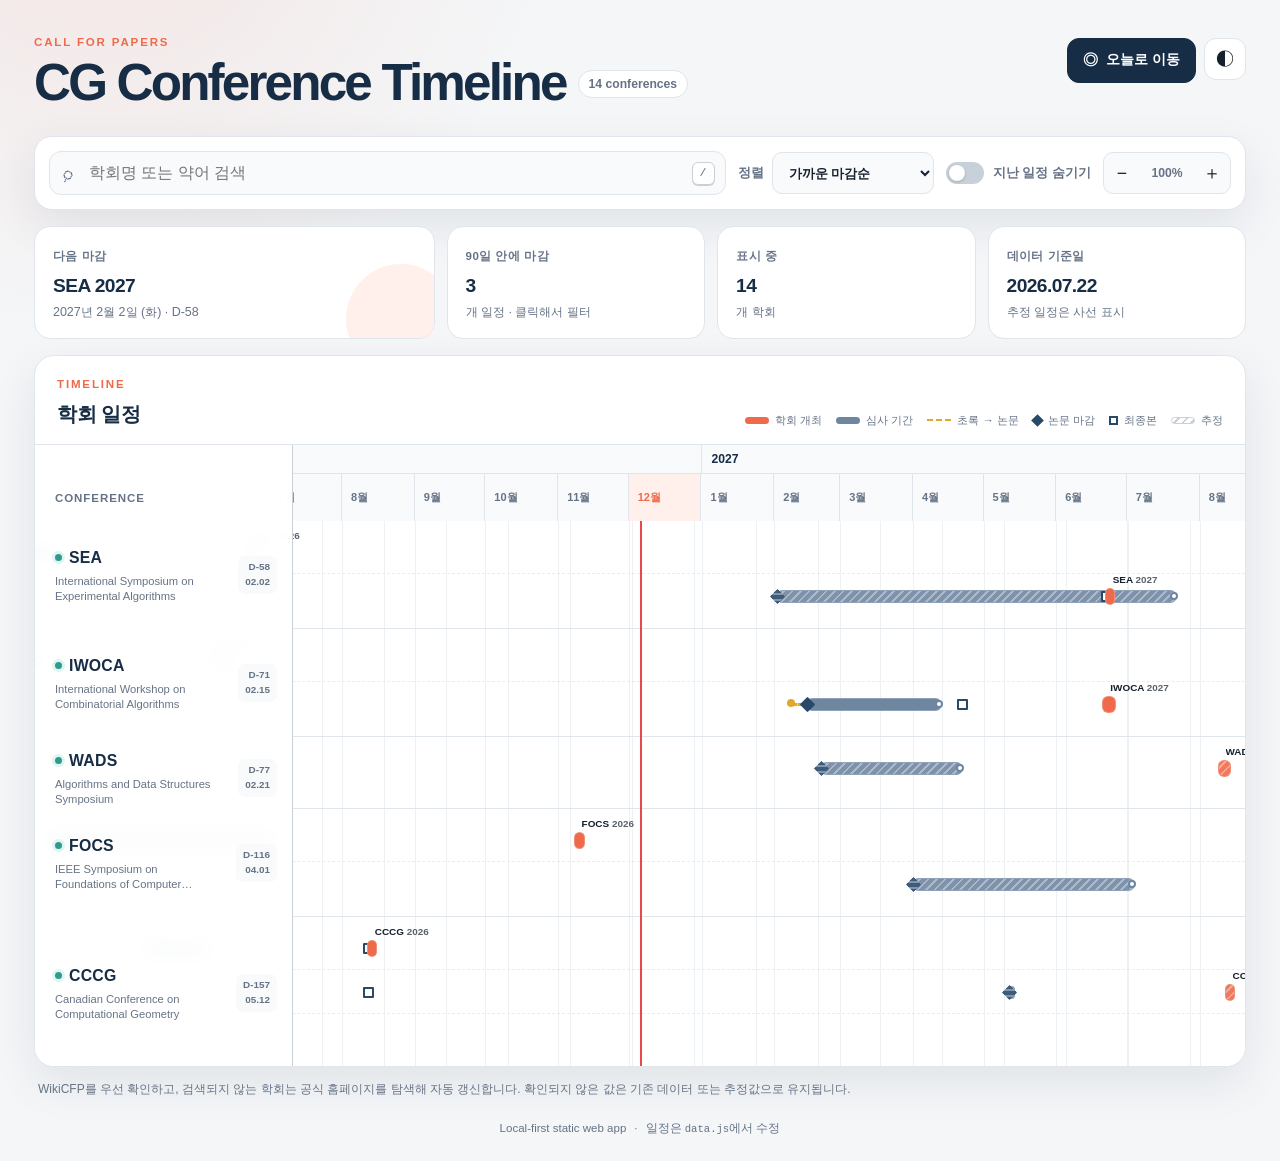
==== commit 6c3d994b: "chore: update conference dates" ====
--- a/cg-conference-timeline.html
+++ b/cg-conference-timeline.html
@@ -1,182 +1,1341 @@
-<!DOCTYPE html>
-<html lang="en">
+<!doctype html>
+<html lang="ko">
 <head>
-<meta charset="UTF-8">
-<meta name="viewport" content="width=device-width, initial-scale=1.0">
-<title>Jaegun Lee</title>
-<link href="font_logo2.png" rel="shortcut icon" type="image/x-icon">
-<style>
-:root{--bg:#f8fafc;--card:#fff;--text:#1f2937;--muted:#6b7280;--line:#e5e7eb;--accent:#0f766e;--max:1050px}
-*{box-sizing:border-box} html{scroll-behavior:smooth}
-body{margin:0;font-family:-apple-system,BlinkMacSystemFont,"Segoe UI",Roboto,Arial,sans-serif;background:var(--bg);color:var(--text);line-height:1.65}
-a{color:var(--accent);text-decoration:none} a:hover{text-decoration:underline}
-.wrap{width:min(calc(100% - 2rem),var(--max));margin:0 auto}
-header{position:sticky;top:0;background:rgba(248,250,252,.94);backdrop-filter:blur(8px);border-bottom:1px solid var(--line)}
-nav{display:flex;justify-content:space-between;align-items:center;gap:1rem;padding:.9rem 0}.brand{font-weight:800}.links{display:flex;flex-wrap:wrap;gap:1rem;font-size:.95rem}
-.hero{padding:4rem 0 1.25rem}.hero-card,.card{background:var(--card);border:1px solid var(--line);border-radius:22px;box-shadow:0 8px 20px rgba(15,23,42,.03)}
-.hero-card{padding:2rem;background:linear-gradient(135deg,#fff,#f0fdfa)} .card{padding:1.3rem}
-.badge{display:inline-block;background:#ecfeff;color:var(--accent);border-radius:999px;padding:.35rem .7rem;font-weight:700;font-size:.88rem;margin-bottom:1rem}
-h1{margin:0 0 .35rem;font-size:clamp(2.2rem,5vw,3.7rem);line-height:1.05}.sub{margin:0;color:var(--muted);font-size:1.06rem;max-width:750px}
-.pills{display:flex;flex-wrap:wrap;gap:.75rem;margin-top:1.2rem}.pill{padding:.5rem .8rem;border:1px solid var(--line);border-radius:999px;background:#fff;color:var(--muted)}
-.hero-top{display:grid;grid-template-columns:160px 1fr;gap:1.5rem;align-items:center}.profile-wrap{display:flex;justify-content:center}.profile-photo{width:172px;height:172px;border-radius:50%;border:1px solid var(--line);background:#fff;display:flex;align-items:center;justify-content:center;color:var(--muted);font-size:.95rem;text-align:center;overflow:hidden;box-shadow:0 8px 24px rgba(17,24,39,.08)}.profile-photo img{width:100%;height:100%;object-fit:cover;display:block}.actions{display:flex;gap:.8rem;flex-wrap:wrap;margin-top:1.4rem}.btn{padding:.82rem 1.05rem;border-radius:12px;border:1px solid var(--line);background:#fff;color:var(--text);font-weight:700}.btn.primary{background:var(--accent);border-color:var(--accent);color:#fff}.icon-link{display:inline-flex;align-items:center;gap:.5rem}.icon-link svg{width:18px;height:18px;flex:0 0 18px}
-main{padding-bottom:3rem} section{margin-top:1rem} h2{margin:0 0 .8rem;font-size:1.35rem} h3{margin:.2rem 0 .65rem;font-size:1.15rem}
-.grid2{display:grid;grid-template-columns:repeat(2,minmax(0,1fr));gap:1rem}.item+.item{margin-top:.95rem;padding-top:.95rem;border-top:1px solid var(--line)} .title{font-weight:700}.small{color:var(--muted);font-size:.9rem}
-ul{margin:.45rem 0 0;padding-left:1.15rem} footer{padding:1rem 0 3rem;color:var(--muted);font-size:.92rem}
-@media (max-width:860px){nav{flex-direction:column;align-items:flex-start}.grid2{grid-template-columns:1fr}.hero-top{grid-template-columns:1fr}.profile-wrap{justify-content:flex-start}.hero-card,.card{padding:1.15rem}}
-</style>
+  <meta charset="utf-8" />
+  <meta name="viewport" content="width=device-width, initial-scale=1" />
+  <meta name="description" content="Computational geometry and algorithms conference CFP timeline" />
+  <title>CG Conference Timeline</title>
+  <link rel="stylesheet" href="styles.css" />
 </head>
 <body>
-<header>
-  <div class="wrap">
-    <nav>
-      <div class="brand">Jaegun Lee</div>
-      <div class="links">
-        <a href="#about">About</a><a href="#research">Research</a><a href="#education">Education</a><a href="#publications">Publications</a><a href="#activities">Activities</a><a href="#contact">Contact</a>
+  <div class="app-shell">
+    <header class="topbar">
+      <div class="brand-block">
+        <p class="eyebrow">CALL FOR PAPERS</p>
+        <div class="title-line">
+          <h1>CG Conference Timeline</h1>
+          <span class="count-badge" id="conferenceCount">14 conferences</span>
+        </div>
       </div>
-    </nav>
-  </div>
-</header>
-<main class="wrap">
-  <section class="hero">
-    <div class="hero-card">
-      <div class="hero-top">
-        <div class="profile-wrap">
-          <div class="profile-photo">
-            <img src="profile_square.jpg" alt="Jaegun Lee">
+
+      <div class="header-actions">
+        <button class="button button-primary" id="todayButton" type="button">
+          <span class="button-icon" aria-hidden="true">◎</span>
+          오늘로 이동
+        </button>
+        <button class="icon-button" id="themeButton" type="button" aria-label="다크 모드 전환" title="다크 모드 전환">◐</button>
+      </div>
+    </header>
+
+    <main>
+      <section class="control-panel" aria-label="타임라인 설정">
+        <label class="search-wrap">
+          <span class="search-icon" aria-hidden="true">⌕</span>
+          <span class="sr-only">학회 검색</span>
+          <input id="searchInput" type="search" placeholder="학회명 또는 약어 검색" autocomplete="off" />
+          <kbd>/</kbd>
+        </label>
+
+        <label class="select-wrap">
+          <span>정렬</span>
+          <select id="sortSelect">
+            <option value="deadline">가까운 마감순</option>
+            <option value="acronym">약어순</option>
+            <option value="conference">가까운 개최일순</option>
+          </select>
+        </label>
+
+        <label class="toggle-control">
+          <input id="hidePastInput" type="checkbox" />
+          <span class="toggle-track" aria-hidden="true"><span></span></span>
+          <span>지난 일정 숨기기</span>
+        </label>
+
+        <div class="zoom-control" aria-label="타임라인 확대 축소">
+          <button id="zoomOutButton" type="button" aria-label="축소">−</button>
+          <output id="zoomOutput">100%</output>
+          <button id="zoomInButton" type="button" aria-label="확대">＋</button>
+        </div>
+      </section>
+
+      <section class="summary-grid" aria-label="일정 요약">
+        <article class="summary-card summary-card-accent">
+          <span class="summary-label">다음 마감</span>
+          <strong id="nextDeadlineName">—</strong>
+          <span id="nextDeadlineDate">—</span>
+        </article>
+        <button class="summary-card summary-card-button" id="deadline90FilterButton" type="button" aria-pressed="false" title="90일 이내 논문 마감이 있는 학회만 표시">
+          <span class="summary-label">90일 안에 마감</span>
+          <strong id="deadline90Count">0</strong>
+          <span>개 일정 · 클릭해서 필터</span>
+        </button>
+        <article class="summary-card">
+          <span class="summary-label">표시 중</span>
+          <strong id="visibleCount">14</strong>
+          <span>개 학회</span>
+        </article>
+        <article class="summary-card">
+          <span class="summary-label">데이터 기준일</span>
+          <strong id="dataUpdated">—</strong>
+          <span>추정 일정은 사선 표시</span>
+        </article>
+      </section>
+
+      <section class="timeline-card" aria-labelledby="timelineHeading">
+        <div class="timeline-card-header">
+          <div>
+            <p class="section-kicker">TIMELINE</p>
+            <h2 id="timelineHeading">학회 일정</h2>
+          </div>
+          <div class="legend" aria-label="범례">
+            <span><i class="legend-swatch conference"></i>학회 개최</span>
+            <span><i class="legend-swatch review"></i>심사 기간</span>
+            <span><i class="legend-swatch presub"></i>초록 → 논문</span>
+            <span><i class="legend-marker diamond"></i>논문 마감</span>
+            <span><i class="legend-marker square"></i>최종본</span>
+            <span><i class="legend-swatch estimated"></i>추정</span>
           </div>
         </div>
-        <div>
-          <div class="badge">Graduate Student in Computer Science</div>
-          <h1>Jaegun Lee</h1>
-          <p class="sub">M.S./Ph.D. integrated student at POSTECH.</p>
-          <div class="pills">
-            <div class="pill">Advisor: <a href="https://heekap.github.io">Hee-Kap Ahn</a></div>
-            <div class="pill">Email: <a href="mailto:jagunlee@postech.ac.kr">jagunlee@postech.ac.kr</a></div>
-            <div class="pill">Location: Pohang, Republic of Korea</div>
+
+        <div class="timeline-status" id="timelineStatus" role="status" aria-live="polite"></div>
+        <div class="timeline-scroll" id="timelineScroll" tabindex="0" aria-label="가로로 스크롤 가능한 학회 일정표">
+          <div class="timeline-table" id="timelineTable"></div>
+        </div>
+      </section>
+
+      <p class="data-note" id="dataNote"></p>
+    </main>
+
+    <footer>
+      <span>Local-first static web app</span>
+      <span aria-hidden="true">·</span>
+      <span>일정은 <code>data.js</code>에서 수정</span>
+    </footer>
+  </div>
+
+  <dialog class="detail-dialog" id="detailDialog">
+    <div class="dialog-inner">
+      <button class="dialog-close" id="dialogCloseButton" type="button" aria-label="상세 정보 닫기">×</button>
+      <div id="dialogContent"></div>
+    </div>
+  </dialog>
+
+  <div class="tooltip" id="tooltip" role="tooltip" hidden></div>
+  <div class="toast" id="toast" role="status" aria-live="polite"></div>
+
+  <noscript>이 페이지는 타임라인을 표시하기 위해 JavaScript가 필요합니다.</noscript>
+  <script>
+window.CONFERENCE_DATA = {
+  "updated": "2026-07-22",
+  "sourceNote": "WikiCFP를 우선 확인하고, 검색되지 않는 학회는 공식 홈페이지를 탐색해 자동 갱신합니다. 확인되지 않은 값은 기존 데이터 또는 추정값으로 유지됩니다.",
+  "conferences": [
+    {
+      "acronym": "CCCG",
+      "name": "Canadian Conference on Computational Geometry",
+      "homepage": "https://sites.google.com/view/cccg-2026/home",
+      "editions": [
+        {
+          "year": 2026,
+          "submission": "2026-05-12",
+          "notification": "2026-06-06",
+          "cameraReady": "2026-08-12",
+          "conferenceStart": "2026-08-12",
+          "conferenceEnd": "2026-08-14",
+          "source": "https://sites.google.com/view/cccg-2026/important-dates",
+          "location": "& Travel",
+          "sourceType": "official+wikicfp",
+          "officialSource": "https://sites.google.com/view/cccg-2026/important-dates",
+          "wikicfpSource": "http://wikicfp.com/cfp/servlet/event.showcfp?eventid=192235%C2%A9ownerid=35838"
+        },
+        {
+          "year": 2027,
+          "submission": "2027-05-12",
+          "notification": "2026-06-06",
+          "cameraReady": "2026-08-12",
+          "conferenceStart": "2027-08-12",
+          "conferenceEnd": "2027-08-12",
+          "estimated": [
+            "conferenceStart",
+            "submission"
+          ],
+          "source": "https://sites.google.com/view/cccg-2026/important-dates",
+          "location": "& Travel",
+          "sourceType": "official",
+          "officialSource": "https://sites.google.com/view/cccg-2026/important-dates"
+        },
+        {
+          "year": 2028,
+          "location": "& Travel",
+          "notification": "2028-08-12",
+          "cameraReady": "2028-08-12",
+          "conferenceStart": "2028-08-12",
+          "conferenceEnd": "2028-08-12",
+          "source": "https://sites.google.com/view/cccg-2026/important-dates",
+          "sourceType": "official",
+          "officialSource": "https://sites.google.com/view/cccg-2026/important-dates"
+        }
+      ]
+    },
+    {
+      "acronym": "WADS",
+      "name": "Algorithms and Data Structures Symposium",
+      "homepage": "https://www.wads.org/",
+      "editions": [
+        {
+          "year": 2027,
+          "submission": "2027-02-21",
+          "notification": "2027-04-21",
+          "conferenceStart": "2027-08-09",
+          "conferenceEnd": "2027-08-13",
+          "estimated": [
+            "conferenceEnd",
+            "conferenceStart",
+            "notification",
+            "submission"
+          ],
+          "source": "https://www.wads.org/",
+          "location": "미정",
+          "sourceType": "official",
+          "officialSource": "https://www.wads.org/"
+        }
+      ]
+    },
+    {
+      "acronym": "SWAT",
+      "name": "Scandinavian Symposium on Algorithm Theory",
+      "homepage": "https://swat-symposium.org/",
+      "editions": [
+        {
+          "year": 2026,
+          "abstract": "2026-02-16",
+          "submission": "2026-02-16",
+          "notification": "2026-04-10",
+          "cameraReady": "2026-04-17",
+          "conferenceStart": "2026-06-17",
+          "conferenceEnd": "2026-06-19",
+          "source": "https://swat2026.compute.dtu.dk/",
+          "location": "IDA Conference (Ingeniørernes Hus), Copenhagen, Denmark",
+          "sourceType": "official",
+          "officialSource": "https://swat2026.compute.dtu.dk/"
+        }
+      ]
+    },
+    {
+      "acronym": "STACS",
+      "name": "Symposium on Theoretical Aspects of Computer Science",
+      "homepage": "https://stacs-conf.org/",
+      "editions": [
+        {
+          "year": 2026,
+          "submission": "2025-09-25",
+          "notification": "2025-12-12",
+          "conferenceStart": "2026-03-09",
+          "conferenceEnd": "2026-03-13",
+          "source": "https://stacs2026.imag.fr/schedule/",
+          "location": "Grenoble, France",
+          "sourceType": "official",
+          "officialSource": "https://stacs2026.imag.fr/schedule/"
+        },
+        {
+          "year": 2027,
+          "submission": "2026-10-11",
+          "notification": "2026-12-22",
+          "conferenceStart": "2027-03-08",
+          "conferenceEnd": "2027-03-12",
+          "source": "https://events.gwdg.de/event/1460/",
+          "location": "Alte Mensa, Göttingen, Germany",
+          "sourceType": "official",
+          "officialSource": "https://events.gwdg.de/event/1460/"
+        }
+      ]
+    },
+    {
+      "acronym": "SODA",
+      "name": "ACM–SIAM Symposium on Discrete Algorithms",
+      "homepage": "https://www.siam.org/conferences-events/siam-conferences/soda27/",
+      "editions": [
+        {
+          "year": 2026,
+          "submission": "2025-07-14",
+          "conferenceStart": "2026-01-11",
+          "conferenceEnd": "2026-01-14",
+          "source": "https://www.siam.org/conferences-events/siam-conferences/soda26/",
+          "location": "Hyatt Regency Vancouver, Vancouver, Canada"
+        },
+        {
+          "year": 2027,
+          "submission": "2026-07-09",
+          "conferenceStart": "2027-01-24",
+          "conferenceEnd": "2027-01-27",
+          "source": "https://www.siam.org/conferences-events/siam-conferences/soda27/",
+          "location": "Sheraton Philadelphia Downtown, Philadelphia, Pennsylvania, U.S."
+        }
+      ]
+    },
+    {
+      "acronym": "SoCG",
+      "name": "International Symposium on Computational Geometry",
+      "homepage": "https://www.computational-geometry.org/",
+      "editions": [
+        {
+          "year": 2026,
+          "abstract": "2025-11-25",
+          "submission": "2025-12-02",
+          "notification": "2026-02-05",
+          "cameraReady": "2026-03-24",
+          "conferenceStart": "2026-06-02",
+          "conferenceEnd": "2026-06-05",
+          "source": "https://www.computational-geometry.org/cg-week/socg/",
+          "location": "Rutgers Academic Building – East Wing, New Brunswick, New Jersey, U.S.",
+          "sourceType": "official",
+          "officialSource": "https://www.computational-geometry.org/cg-week/socg/"
+        },
+        {
+          "year": 2027,
+          "abstract": "2026-11-24",
+          "submission": "2026-12-01",
+          "notification": "2027-02-04",
+          "cameraReady": "2027-03-23",
+          "conferenceStart": "2027-06-02",
+          "conferenceEnd": "2027-06-05",
+          "estimated": [
+            "abstract",
+            "cameraReady",
+            "notification",
+            "submission"
+          ],
+          "source": "https://www.computational-geometry.org/cg-week/socg/",
+          "location": "미정",
+          "sourceType": "official",
+          "officialSource": "https://www.computational-geometry.org/cg-week/socg/"
+        }
+      ]
+    },
+    {
+      "acronym": "LATIN",
+      "name": "Latin American Theoretical Informatics Symposium",
+      "homepage": "https://latin2026.ufsc.br/",
+      "editions": [
+        {
+          "year": 2026,
+          "abstract": "2025-10-20",
+          "submission": "2026-01-09",
+          "notification": "2026-02-16",
+          "cameraReady": "2025-11-18",
+          "conferenceStart": "2026-04-13",
+          "conferenceEnd": "2026-04-17",
+          "source": "https://latin2026.ufsc.br/",
+          "location": "Auditório do CCB, UFSC, Florianópolis, Brazil",
+          "sourceType": "official",
+          "officialSource": "https://latin2026.ufsc.br/"
+        }
+      ]
+    },
+    {
+      "acronym": "ISAAC",
+      "name": "International Symposium on Algorithms and Computation",
+      "homepage": "https://www.algo-door.com/isaac2026/",
+      "editions": [
+        {
+          "year": 2026,
+          "submission": "2026-06-29",
+          "conferenceStart": "2026-12-06",
+          "conferenceEnd": "2026-12-09",
+          "source": "https://www.algo-door.com/isaac2026/index.html",
+          "location": "Jinxi Hotel, Hangzhou, China",
+          "notification": "2026-09-07",
+          "cameraReady": "2026-12-06",
+          "sourceType": "official",
+          "officialSource": "https://www.algo-door.com/isaac2026/index.html"
+        },
+        {
+          "year": 2027,
+          "submission": "2027-06-26",
+          "conferenceStart": "2027-12-06",
+          "conferenceEnd": "2027-12-09",
+          "estimated": [
+            "conferenceEnd",
+            "conferenceStart",
+            "submission"
+          ],
+          "source": "https://www.algo-door.com/isaac2027/news.html",
+          "location": "미정",
+          "sourceType": "official",
+          "officialSource": "https://www.algo-door.com/isaac2027/news.html"
+        }
+      ]
+    },
+    {
+      "acronym": "FSTTCS",
+      "name": "Foundations of Software Technology and Theoretical Computer Science",
+      "homepage": "https://www.fsttcs.org.in/",
+      "editions": [
+        {
+          "year": 2026,
+          "abstract": "2026-07-04",
+          "submission": "2026-07-04",
+          "notification": "2026-07-04",
+          "conferenceStart": "2026-12-16",
+          "conferenceEnd": "2026-12-18",
+          "source": "https://www.fsttcs.org.in/2026/",
+          "location": "IIT Delhi",
+          "sourceType": "official",
+          "officialSource": "https://www.fsttcs.org.in/2026/"
+        },
+        {
+          "year": 2027,
+          "abstract": "2027-07-04",
+          "submission": "2027-07-11",
+          "notification": "2027-09-15",
+          "conferenceStart": "2027-12-16",
+          "conferenceEnd": "2027-12-18",
+          "estimated": [
+            "abstract",
+            "conferenceEnd",
+            "conferenceStart",
+            "notification",
+            "submission"
+          ],
+          "source": "https://www.fsttcs.org.in/index.php",
+          "location": "미정",
+          "sourceType": "official",
+          "officialSource": "https://www.fsttcs.org.in/index.php"
+        }
+      ]
+    },
+    {
+      "acronym": "WALCOM",
+      "name": "International Conference and Workshops on Algorithms and Computation",
+      "homepage": "https://sites.google.com/gapps.ntnu.edu.tw/walcom2027",
+      "editions": [
+        {
+          "year": 2026,
+          "submission": "2025-09-21",
+          "notification": "2025-11-07",
+          "cameraReady": "2025-11-24",
+          "conferenceStart": "2026-03-04",
+          "conferenceEnd": "2026-03-06",
+          "source": "https://mozart.diei.unipg.it/walcom2026/index.html",
+          "location": "University of Perugia, Perugia, Italy",
+          "sourceType": "official",
+          "officialSource": "https://mozart.diei.unipg.it/walcom2026/index.html"
+        },
+        {
+          "year": 2027,
+          "submission": "2026-09-21",
+          "notification": "2026-11-09",
+          "cameraReady": "2027-03-24",
+          "conferenceStart": "2027-03-24",
+          "conferenceEnd": "2027-03-26",
+          "source": "https://sites.google.com/gapps.ntnu.edu.tw/walcom2027/call-for-papers",
+          "location": "Taipei, Taiwan",
+          "sourceType": "official",
+          "officialSource": "https://sites.google.com/gapps.ntnu.edu.tw/walcom2027/call-for-papers"
+        }
+      ]
+    },
+    {
+      "acronym": "IWOCA",
+      "name": "International Workshop on Combinatorial Algorithms",
+      "homepage": "https://kam.mff.cuni.cz/conferences/iwoca27/",
+      "editions": [
+        {
+          "year": 2026,
+          "abstract": "2026-01-26",
+          "submission": "2026-02-02",
+          "notification": "2026-03-25",
+          "cameraReady": "2026-04-06",
+          "conferenceStart": "2026-06-08",
+          "conferenceEnd": "2026-06-12",
+          "source": "https://iwoca2026.limos.fr/",
+          "location": "Université Clermont Auvergne, Clermont-Ferrand, France"
+        },
+        {
+          "year": 2027,
+          "abstract": "2027-02-08",
+          "submission": "2027-02-15",
+          "notification": "2027-04-12",
+          "cameraReady": "2027-04-22",
+          "conferenceStart": "2027-06-21",
+          "conferenceEnd": "2027-06-25",
+          "source": "https://kam.mff.cuni.cz/conferences/iwoca27/index.html",
+          "location": "Faculty of Mathematics and Physics, Charles University, Prague, Czechia",
+          "sourceType": "official",
+          "officialSource": "https://kam.mff.cuni.cz/conferences/iwoca27/index.html"
+        }
+      ]
+    },
+    {
+      "acronym": "FOCS",
+      "name": "IEEE Symposium on Foundations of Computer Science",
+      "homepage": "https://ieee-focs.org/",
+      "editions": [
+        {
+          "year": 2026,
+          "submission": "2026-04-01",
+          "notification": "2026-07-03",
+          "conferenceStart": "2026-11-08",
+          "conferenceEnd": "2026-11-11",
+          "source": "https://focs.computer.org/2026/call-for-papers-2/",
+          "location": "New York City, New York, U.S.",
+          "sourceType": "official",
+          "officialSource": "https://focs.computer.org/2026/call-for-papers-2/"
+        },
+        {
+          "year": 2027,
+          "submission": "2027-04-01",
+          "notification": "2027-07-03",
+          "conferenceStart": "2027-11-07",
+          "conferenceEnd": "2027-11-10",
+          "estimated": [
+            "conferenceEnd",
+            "conferenceStart",
+            "notification",
+            "submission"
+          ],
+          "source": "https://www.computer.org/csdl/proceedings/focs/2027/2dXXInJ717i",
+          "location": "미정",
+          "sourceType": "official",
+          "officialSource": "https://www.computer.org/csdl/proceedings/focs/2027/2dXXInJ717i"
+        }
+      ]
+    },
+    {
+      "acronym": "STOC",
+      "name": "ACM Symposium on Theory of Computing",
+      "homepage": "https://acm-stoc.org/",
+      "editions": [
+        {
+          "year": 2026,
+          "submission": "2025-11-04",
+          "notification": "2026-02-01",
+          "cameraReady": "2026-03-31",
+          "conferenceStart": "2026-06-22",
+          "conferenceEnd": "2026-06-26",
+          "source": "https://acm-stoc.org/stoc2026/stoc2026-cfp.html",
+          "location": "Salt Lake City, Utah, U.S.",
+          "sourceType": "official",
+          "officialSource": "https://acm-stoc.org/stoc2026/stoc2026-cfp.html"
+        },
+        {
+          "year": 2027,
+          "submission": "2026-03-31",
+          "notification": "2026-02-01",
+          "cameraReady": "2026-03-31",
+          "conferenceStart": "2027-06-22",
+          "conferenceEnd": "2027-06-22",
+          "source": "https://acm-stoc.org/stoc2026/stoc2026-cfp.html",
+          "location": "미정",
+          "sourceType": "official",
+          "officialSource": "https://acm-stoc.org/stoc2026/stoc2026-cfp.html"
+        },
+        {
+          "year": 2028,
+          "location": "미정",
+          "notification": "2028-06-22",
+          "conferenceStart": "2028-06-22",
+          "conferenceEnd": "2028-06-22",
+          "source": "https://acm-stoc.org/stoc2026/stoc2026-cfp.html",
+          "sourceType": "official",
+          "officialSource": "https://acm-stoc.org/stoc2026/stoc2026-cfp.html",
+          "submission": "2028-06-22",
+          "cameraReady": "2028-06-22"
+        }
+      ]
+    },
+    {
+      "acronym": "SEA",
+      "name": "International Symposium on Experimental Algorithms",
+      "homepage": "https://sea2027.iti.kit.edu/",
+      "editions": [
+        {
+          "year": 2026,
+          "submission": "2026-02-02",
+          "notification": "2026-03-31",
+          "cameraReady": "2026-04-14",
+          "conferenceStart": "2026-06-22",
+          "conferenceEnd": "2026-06-24",
+          "source": "https://sea2026.github.io/",
+          "location": "IDA Conference Center, Copenhagen, Denmark",
+          "sourceType": "official",
+          "officialSource": "https://sea2026.github.io/"
+        },
+        {
+          "year": 2027,
+          "submission": "2027-02-02",
+          "notification": "2027-07-21",
+          "cameraReady": "2027-06-22",
+          "conferenceStart": "2027-06-22",
+          "conferenceEnd": "2027-06-24",
+          "estimated": [
+            "cameraReady",
+            "submission"
+          ],
+          "source": "https://sea2027.iti.kit.edu/",
+          "location": "Karlsruhe Institute of Technology, Karlsruhe, Germany",
+          "sourceType": "official",
+          "officialSource": "https://sea2027.iti.kit.edu/"
+        }
+      ]
+    }
+  ]
+};
+
+</script>
+  <script>
+(() => {
+  "use strict";
+
+  const dataset = window.CONFERENCE_DATA;
+  if (!dataset || !Array.isArray(dataset.conferences)) {
+    document.body.innerHTML = '<p style="padding:2rem">data.js를 불러오지 못했습니다.</p>';
+    return;
+  }
+
+  const DAY_MS = 86_400_000;
+  const zoomLevels = [1.35, 1.8, 2.35, 3.0, 3.8];
+  const fieldLabels = {
+    abstract: "초록 등록",
+    submission: "논문 제출",
+    notification: "결과 발표",
+    cameraReady: "최종본",
+    conferenceStart: "학회 시작",
+    conferenceEnd: "학회 종료"
+  };
+
+  function readStoredTheme() {
+    try {
+      return localStorage.getItem("cfp-theme") || "light";
+    } catch {
+      return "light";
+    }
+  }
+
+  const state = {
+    query: "",
+    sort: "deadline",
+    hidePast: false,
+    within90Days: false,
+    zoomIndex: 2,
+    theme: readStoredTheme()
+  };
+
+  const els = {
+    conferenceCount: document.getElementById("conferenceCount"),
+    searchInput: document.getElementById("searchInput"),
+    sortSelect: document.getElementById("sortSelect"),
+    hidePastInput: document.getElementById("hidePastInput"),
+    zoomOutButton: document.getElementById("zoomOutButton"),
+    zoomInButton: document.getElementById("zoomInButton"),
+    zoomOutput: document.getElementById("zoomOutput"),
+    todayButton: document.getElementById("todayButton"),
+    themeButton: document.getElementById("themeButton"),
+    timelineScroll: document.getElementById("timelineScroll"),
+    timelineTable: document.getElementById("timelineTable"),
+    timelineStatus: document.getElementById("timelineStatus"),
+    nextDeadlineName: document.getElementById("nextDeadlineName"),
+    nextDeadlineDate: document.getElementById("nextDeadlineDate"),
+    deadline90Count: document.getElementById("deadline90Count"),
+    deadline90FilterButton: document.getElementById("deadline90FilterButton"),
+    visibleCount: document.getElementById("visibleCount"),
+    dataUpdated: document.getElementById("dataUpdated"),
+    dataNote: document.getElementById("dataNote"),
+    detailDialog: document.getElementById("detailDialog"),
+    dialogContent: document.getElementById("dialogContent"),
+    dialogCloseButton: document.getElementById("dialogCloseButton"),
+    tooltip: document.getElementById("tooltip"),
+    toast: document.getElementById("toast")
+  };
+
+  const dateFields = Object.keys(fieldLabels);
+  const allDates = dataset.conferences.flatMap((conference) =>
+    conference.editions.flatMap((edition) =>
+      dateFields.map((field) => edition[field]).filter(Boolean).map(parseDate)
+    )
+  );
+
+  const rangeStart = startOfMonth(addDays(new Date(Math.min(...allDates.map(Number))), -45));
+  const rangeEnd = endOfMonth(addDays(new Date(Math.max(...allDates.map(Number))), 45));
+  const totalDays = diffDays(rangeStart, rangeEnd) + 1;
+
+  function parseDate(value) {
+    const [year, month, day] = value.split("-").map(Number);
+    return new Date(Date.UTC(year, month - 1, day));
+  }
+
+  function todayUtc() {
+    const now = new Date();
+    return new Date(Date.UTC(now.getFullYear(), now.getMonth(), now.getDate()));
+  }
+
+  function addDays(date, days) {
+    return new Date(date.getTime() + days * DAY_MS);
+  }
+
+  function diffDays(a, b) {
+    return Math.round((b.getTime() - a.getTime()) / DAY_MS);
+  }
+
+  function startOfMonth(date) {
+    return new Date(Date.UTC(date.getUTCFullYear(), date.getUTCMonth(), 1));
+  }
+
+  function endOfMonth(date) {
+    return new Date(Date.UTC(date.getUTCFullYear(), date.getUTCMonth() + 1, 0));
+  }
+
+  function formatDate(dateOrString, options = {}) {
+    const date = typeof dateOrString === "string" ? parseDate(dateOrString) : dateOrString;
+    return new Intl.DateTimeFormat("ko-KR", {
+      timeZone: "UTC",
+      year: options.noYear ? undefined : "numeric",
+      month: options.short ? "short" : "long",
+      day: "numeric",
+      weekday: options.weekday ? "short" : undefined
+    }).format(date);
+  }
+
+  function formatCompact(dateOrString) {
+    const date = typeof dateOrString === "string" ? parseDate(dateOrString) : dateOrString;
+    return new Intl.DateTimeFormat("ko-KR", {
+      timeZone: "UTC",
+      year: "numeric",
+      month: "2-digit",
+      day: "2-digit"
+    }).format(date).replace(/\. /g, ".").replace(/\.$/, "");
+  }
+
+  function dateToX(dateOrString, pxPerDay = zoomLevels[state.zoomIndex]) {
+    const date = typeof dateOrString === "string" ? parseDate(dateOrString) : dateOrString;
+    return diffDays(rangeStart, date) * pxPerDay;
+  }
+
+  function xToDate(x, pxPerDay = zoomLevels[state.zoomIndex]) {
+    return addDays(rangeStart, Math.round(x / pxPerDay));
+  }
+
+  function isEstimated(edition, ...fields) {
+    return fields.some((field) => edition.estimated?.includes(field));
+  }
+
+  function editionLastDate(edition) {
+    const values = dateFields.map((field) => edition[field]).filter(Boolean).map(parseDate);
+    return new Date(Math.max(...values.map(Number)));
+  }
+
+  function editionFirstDate(edition) {
+    const values = dateFields.map((field) => edition[field]).filter(Boolean).map(parseDate);
+    return new Date(Math.min(...values.map(Number)));
+  }
+
+  function getUpcomingSubmission(conference, after = todayUtc()) {
+    return conference.editions
+      .filter((edition) => edition.submission && parseDate(edition.submission) >= after)
+      .map((edition) => ({ conference, edition, date: parseDate(edition.submission) }))
+      .sort((a, b) => a.date - b.date)[0] || null;
+  }
+
+  function getUpcomingConference(conference, after = todayUtc()) {
+    return conference.editions
+      .filter((edition) => edition.conferenceStart && parseDate(edition.conferenceStart) >= after)
+      .map((edition) => ({ conference, edition, date: parseDate(edition.conferenceStart) }))
+      .sort((a, b) => a.date - b.date)[0] || null;
+  }
+
+  function getFilteredEditions(conference) {
+    if (!state.hidePast) return conference.editions;
+    const today = todayUtc();
+    return conference.editions.filter((edition) => editionLastDate(edition) >= today);
+  }
+
+  function hasSubmissionWithinDays(conference, days) {
+    const today = todayUtc();
+    return conference.editions.some((edition) => {
+      if (!edition.submission) return false;
+      const remaining = diffDays(today, parseDate(edition.submission));
+      return remaining >= 0 && remaining <= days;
+    });
+  }
+
+  function getVisibleConferences() {
+    const query = state.query.trim().toLowerCase();
+    let conferences = dataset.conferences
+      .filter((conference) => {
+        const matchesQuery = !query || `${conference.acronym} ${conference.name}`.toLowerCase().includes(query);
+        const matchesDeadlineWindow = !state.within90Days || hasSubmissionWithinDays(conference, 90);
+        return matchesQuery && matchesDeadlineWindow && getFilteredEditions(conference).length > 0;
+      })
+      .slice();
+
+    const infinity = Number.POSITIVE_INFINITY;
+    conferences.sort((a, b) => {
+      if (state.sort === "acronym") return a.acronym.localeCompare(b.acronym);
+      if (state.sort === "conference") {
+        const aDate = getUpcomingConference(a)?.date.getTime() ?? infinity;
+        const bDate = getUpcomingConference(b)?.date.getTime() ?? infinity;
+        return aDate - bDate || a.acronym.localeCompare(b.acronym);
+      }
+      const aDate = getUpcomingSubmission(a)?.date.getTime() ?? infinity;
+      const bDate = getUpcomingSubmission(b)?.date.getTime() ?? infinity;
+      return aDate - bDate || a.acronym.localeCompare(b.acronym);
+    });
+    return conferences;
+  }
+
+  function escapeHtml(value) {
+    return String(value)
+      .replaceAll("&", "&amp;")
+      .replaceAll("<", "&lt;")
+      .replaceAll(">", "&gt;")
+      .replaceAll('"', "&quot;")
+      .replaceAll("'", "&#039;");
+  }
+
+  function render() {
+    const pxPerDay = zoomLevels[state.zoomIndex];
+    const timelineWidth = Math.ceil(totalDays * pxPerDay);
+    const visible = getVisibleConferences();
+
+    document.documentElement.style.setProperty("--timeline-width", `${timelineWidth}px`);
+    document.documentElement.dataset.theme = state.theme;
+    els.zoomOutput.value = `${Math.round((pxPerDay / zoomLevels[2]) * 100)}%`;
+    els.zoomOutButton.disabled = state.zoomIndex === 0;
+    els.zoomInButton.disabled = state.zoomIndex === zoomLevels.length - 1;
+    els.themeButton.textContent = state.theme === "dark" ? "☀" : "◐";
+    els.themeButton.setAttribute("aria-label", state.theme === "dark" ? "라이트 모드 전환" : "다크 모드 전환");
+
+    els.timelineTable.innerHTML = "";
+    els.timelineTable.appendChild(renderHeader(timelineWidth, pxPerDay));
+
+    if (!visible.length) {
+      const empty = document.createElement("div");
+      empty.className = "no-results";
+      empty.innerHTML = '<div><strong>표시할 학회가 없습니다.</strong><span>검색어 또는 지난 일정 숨기기 설정을 바꿔보세요.</span></div>';
+      empty.style.width = `calc(var(--label-width) + ${timelineWidth}px)`;
+      els.timelineTable.appendChild(empty);
+      els.timelineStatus.textContent = "검색 결과 없음";
+    } else {
+      visible.forEach((conference) => els.timelineTable.appendChild(renderConferenceRow(conference, pxPerDay)));
+      const activeFilters = [];
+      if (state.within90Days) activeFilters.push("90일 이내 마감");
+      if (state.query) activeFilters.push(`“${state.query}” 검색`);
+      els.timelineStatus.textContent = activeFilters.length ? `${activeFilters.join(" · ")} 결과 ${visible.length}개 학회` : "";
+    }
+
+    renderTodayLine(pxPerDay);
+    updateSummary(visible);
+    attachInteractiveHandlers();
+  }
+
+  function renderHeader(timelineWidth, pxPerDay) {
+    const header = document.createElement("div");
+    header.className = "timeline-header";
+
+    const corner = document.createElement("div");
+    corner.className = "timeline-corner";
+    corner.textContent = "Conference";
+
+    const dateHeader = document.createElement("div");
+    dateHeader.className = "date-header";
+    dateHeader.style.width = `${timelineWidth}px`;
+
+    const today = todayUtc();
+    let cursor = startOfMonth(rangeStart);
+    const yearStarts = new Map();
+    while (cursor <= rangeEnd) {
+      const nextMonth = new Date(Date.UTC(cursor.getUTCFullYear(), cursor.getUTCMonth() + 1, 1));
+      const left = dateToX(cursor, pxPerDay);
+      const right = Math.min(timelineWidth, dateToX(nextMonth, pxPerDay));
+      const month = document.createElement("div");
+      month.className = "month-cell";
+      if (cursor.getUTCFullYear() === today.getUTCFullYear() && cursor.getUTCMonth() === today.getUTCMonth()) {
+        month.classList.add("current-month");
+      }
+      month.style.left = `${left}px`;
+      month.style.width = `${Math.max(0, right - left)}px`;
+      month.textContent = new Intl.DateTimeFormat("ko-KR", { timeZone: "UTC", month: "short" }).format(cursor);
+      dateHeader.appendChild(month);
+
+      if (!yearStarts.has(cursor.getUTCFullYear())) yearStarts.set(cursor.getUTCFullYear(), cursor);
+      cursor = nextMonth;
+    }
+
+    [...yearStarts.entries()].forEach(([year, start], index, entries) => {
+      const nextStart = entries[index + 1]?.[1] || addDays(rangeEnd, 1);
+      const left = dateToX(start < rangeStart ? rangeStart : start, pxPerDay);
+      const right = Math.min(timelineWidth, dateToX(nextStart, pxPerDay));
+      const cell = document.createElement("div");
+      cell.className = "year-cell";
+      cell.style.left = `${Math.max(0, left)}px`;
+      cell.style.width = `${Math.max(0, right - Math.max(0, left))}px`;
+      cell.textContent = String(year);
+      dateHeader.appendChild(cell);
+    });
+
+    header.append(corner, dateHeader);
+    return header;
+  }
+
+  function renderConferenceRow(conference, pxPerDay) {
+    const editions = getFilteredEditions(conference);
+    const rowHeight = Math.max(72, editions.length * 44 + 20);
+    const row = document.createElement("div");
+    row.className = "conference-row";
+    row.style.height = `${rowHeight}px`;
+    row.dataset.conference = conference.acronym;
+
+    const label = document.createElement("div");
+    label.className = "conference-label";
+    label.tabIndex = 0;
+    label.setAttribute("role", "button");
+    label.setAttribute("aria-label", `${conference.acronym} 상세 일정 열기`);
+
+    const upcoming = getUpcomingSubmission(conference);
+    const days = upcoming ? diffDays(todayUtc(), upcoming.date) : null;
+    const chip = upcoming
+      ? `<span class="next-chip">D-${days}<br>${formatCompact(upcoming.date).slice(5)}</span>`
+      : '<span class="next-chip">마감<br>미정</span>';
+
+    label.innerHTML = `
+      <div class="conference-label-main">
+        <div class="acronym"><span class="status-dot"></span>${escapeHtml(conference.acronym)}</div>
+        <div class="full-name">${escapeHtml(conference.name)}</div>
+      </div>
+      ${chip}
+    `;
+    label.addEventListener("click", () => openDetails(conference));
+    label.addEventListener("keydown", (event) => {
+      if (event.key === "Enter" || event.key === " ") {
+        event.preventDefault();
+        openDetails(conference);
+      }
+    });
+
+    const lane = document.createElement("div");
+    lane.className = "timeline-lane";
+    lane.style.height = `${rowHeight}px`;
+    lane.style.width = `${Math.ceil(totalDays * pxPerDay)}px`;
+    renderMonthGrid(lane, pxPerDay);
+
+    editions.forEach((edition, editionIndex) => {
+      const baseTop = 18 + editionIndex * 44;
+      if (editionIndex > 0) {
+        const separator = document.createElement("div");
+        separator.className = "edition-line";
+        separator.style.top = `${editionIndex * 44 + 8}px`;
+        lane.appendChild(separator);
+      }
+      renderEditionItems(lane, conference, edition, baseTop, pxPerDay);
+    });
+
+    row.append(label, lane);
+    return row;
+  }
+
+  function renderMonthGrid(lane, pxPerDay) {
+    let cursor = startOfMonth(rangeStart);
+    while (cursor <= rangeEnd) {
+      const line = document.createElement("span");
+      line.className = "month-grid-line";
+      line.style.cssText = `position:absolute;top:0;bottom:0;left:${dateToX(cursor, pxPerDay)}px;width:1px;background:var(--line);opacity:.55;pointer-events:none;`;
+      lane.appendChild(line);
+      cursor = new Date(Date.UTC(cursor.getUTCFullYear(), cursor.getUTCMonth() + 1, 1));
+    }
+  }
+
+  function renderEditionItems(lane, conference, edition, top, pxPerDay) {
+    const sourceLabel = `${conference.acronym} ${edition.year}`;
+
+    if (edition.abstract && edition.submission) {
+      appendRange(lane, {
+        type: "presub",
+        start: edition.abstract,
+        end: edition.submission,
+        top: top + 12,
+        estimated: isEstimated(edition, "abstract", "submission"),
+        tooltip: tooltipHtml(sourceLabel, "초록 등록 → 논문 제출", edition.abstract, edition.submission, isEstimated(edition, "abstract", "submission")),
+        onClick: () => openDetails(conference, edition.year)
+      }, pxPerDay);
+      appendMarker(lane, "abstract", edition.abstract, top + 8, tooltipHtml(sourceLabel, "초록 등록", edition.abstract, null, isEstimated(edition, "abstract")), () => openDetails(conference, edition.year), pxPerDay, isEstimated(edition, "abstract"));
+    }
+
+    if (edition.submission && edition.notification) {
+      appendRange(lane, {
+        type: "review",
+        start: edition.submission,
+        end: edition.notification,
+        top: top + 8,
+        estimated: isEstimated(edition, "submission", "notification"),
+        tooltip: tooltipHtml(sourceLabel, "심사 기간", edition.submission, edition.notification, isEstimated(edition, "submission", "notification")),
+        onClick: () => openDetails(conference, edition.year)
+      }, pxPerDay);
+      appendMarker(lane, "notification", edition.notification, top + 9, tooltipHtml(sourceLabel, "결과 발표", edition.notification, null, isEstimated(edition, "notification")), () => openDetails(conference, edition.year), pxPerDay, isEstimated(edition, "notification"));
+    }
+
+    if (edition.submission) {
+      appendMarker(lane, "submission", edition.submission, top + 8, tooltipHtml(sourceLabel, "논문 제출", edition.submission, null, isEstimated(edition, "submission")), () => openDetails(conference, edition.year), pxPerDay, isEstimated(edition, "submission"));
+    }
+
+    if (edition.cameraReady) {
+      appendMarker(lane, "camera", edition.cameraReady, top + 8, tooltipHtml(sourceLabel, "최종본 제출", edition.cameraReady, null, isEstimated(edition, "cameraReady")), () => openDetails(conference, edition.year), pxPerDay, isEstimated(edition, "cameraReady"));
+    }
+
+    if (edition.conferenceStart && edition.conferenceEnd) {
+      appendRange(lane, {
+        type: "conference",
+        start: edition.conferenceStart,
+        end: edition.conferenceEnd,
+        top: top + 6,
+        estimated: isEstimated(edition, "conferenceStart", "conferenceEnd"),
+        tooltip: tooltipHtml(sourceLabel, "학회 개최", edition.conferenceStart, edition.conferenceEnd, isEstimated(edition, "conferenceStart", "conferenceEnd")),
+        onClick: () => openDetails(conference, edition.year)
+      }, pxPerDay);
+      const label = document.createElement("span");
+      label.className = "track-label";
+      label.style.left = `${dateToX(edition.conferenceStart, pxPerDay) + 7}px`;
+      label.style.top = `${top - 10}px`;
+      label.innerHTML = `${escapeHtml(conference.acronym)} <span class="track-year">${edition.year}</span>`;
+      lane.appendChild(label);
+    } else {
+      const label = document.createElement("span");
+      label.className = "track-label";
+      label.style.left = `${Math.max(4, dateToX(editionFirstDate(edition), pxPerDay) - 2)}px`;
+      label.style.top = `${top - 10}px`;
+      label.innerHTML = `${escapeHtml(conference.acronym)} <span class="track-year">${edition.year}</span>`;
+      lane.appendChild(label);
+    }
+  }
+
+  function appendRange(lane, config, pxPerDay) {
+    const item = document.createElement("div");
+    item.className = `timeline-item range-bar ${config.type}${config.estimated ? " estimated" : ""}`;
+    const left = dateToX(config.start, pxPerDay);
+    const end = dateToX(config.end, pxPerDay) + pxPerDay;
+    item.style.left = `${left}px`;
+    item.style.width = `${Math.max(config.type === "conference" ? 8 : 5, end - left)}px`;
+    item.style.top = `${config.top}px`;
+    item.dataset.tooltip = config.tooltip;
+    item.tabIndex = 0;
+    item.setAttribute("role", "button");
+    item.addEventListener("click", config.onClick);
+    item.addEventListener("keydown", (event) => {
+      if (event.key === "Enter" || event.key === " ") {
+        event.preventDefault();
+        config.onClick();
+      }
+    });
+    lane.appendChild(item);
+  }
+
+  function appendMarker(lane, type, date, top, tooltip, onClick, pxPerDay, estimated) {
+    const marker = document.createElement("div");
+    marker.className = `timeline-item marker ${type}${estimated ? " estimated" : ""}`;
+    marker.style.left = `${dateToX(date, pxPerDay)}px`;
+    marker.style.top = `${top}px`;
+    marker.dataset.tooltip = tooltip;
+    marker.tabIndex = 0;
+    marker.setAttribute("role", "button");
+    marker.addEventListener("click", onClick);
+    marker.addEventListener("keydown", (event) => {
+      if (event.key === "Enter" || event.key === " ") {
+        event.preventDefault();
+        onClick();
+      }
+    });
+    lane.appendChild(marker);
+  }
+
+  function tooltipHtml(title, type, start, end, estimated) {
+    const dateText = end && end !== start
+      ? `${formatDate(start, { short: true, weekday: true })} – ${formatDate(end, { short: true, weekday: true })}`
+      : formatDate(start, { short: true, weekday: true });
+    return `<strong>${escapeHtml(title)} · ${escapeHtml(type)}</strong>${escapeHtml(dateText)}${estimated ? "<small>과거 주기 기반 추정 일정</small>" : ""}`;
+  }
+
+  function renderTodayLine(pxPerDay) {
+    const today = todayUtc();
+    if (today < rangeStart || today > rangeEnd) return;
+    const line = document.createElement("div");
+    line.className = "today-line";
+    line.style.left = `calc(var(--label-width) + ${dateToX(today, pxPerDay)}px)`;
+    els.timelineTable.appendChild(line);
+  }
+
+  function updateSummary(visible) {
+    const today = todayUtc();
+    const upcoming = dataset.conferences
+      .flatMap((conference) => conference.editions
+        .filter((edition) => edition.submission && parseDate(edition.submission) >= today)
+        .map((edition) => ({ conference, edition, date: parseDate(edition.submission) })))
+      .sort((a, b) => a.date - b.date);
+
+    if (upcoming[0]) {
+      const days = diffDays(today, upcoming[0].date);
+      els.nextDeadlineName.textContent = `${upcoming[0].conference.acronym} ${upcoming[0].edition.year}`;
+      els.nextDeadlineDate.textContent = `${formatDate(upcoming[0].date, { short: true, weekday: true })} · D-${days}`;
+    } else {
+      els.nextDeadlineName.textContent = "등록된 마감 없음";
+      els.nextDeadlineDate.textContent = "data.js에서 일정을 추가하세요";
+    }
+
+    els.deadline90Count.textContent = String(upcoming.filter((item) => diffDays(today, item.date) <= 90).length);
+    els.deadline90FilterButton.classList.toggle("active", state.within90Days);
+    els.deadline90FilterButton.setAttribute("aria-pressed", String(state.within90Days));
+    els.deadline90FilterButton.title = state.within90Days
+      ? "90일 이내 마감 필터 해제"
+      : "90일 이내 논문 마감이 있는 학회만 표시";
+    els.visibleCount.textContent = String(visible.length);
+    els.dataUpdated.textContent = formatCompact(dataset.updated);
+    els.conferenceCount.textContent = `${dataset.conferences.length} conferences`;
+    els.dataNote.textContent = dataset.sourceNote;
+  }
+
+  function attachInteractiveHandlers() {
+    document.querySelectorAll("[data-tooltip]").forEach((element) => {
+      element.addEventListener("pointerenter", showTooltip);
+      element.addEventListener("pointermove", moveTooltip);
+      element.addEventListener("pointerleave", hideTooltip);
+      element.addEventListener("focus", showTooltipFromFocus);
+      element.addEventListener("blur", hideTooltip);
+    });
+  }
+
+  function showTooltip(event) {
+    els.tooltip.innerHTML = event.currentTarget.dataset.tooltip;
+    els.tooltip.hidden = false;
+    moveTooltip(event);
+  }
+
+  function moveTooltip(event) {
+    const padding = 16;
+    const rect = els.tooltip.getBoundingClientRect();
+    let x = event.clientX + 12;
+    let y = event.clientY + 12;
+    if (x + rect.width > window.innerWidth - padding) x = event.clientX - rect.width - 12;
+    if (y + rect.height > window.innerHeight - padding) y = event.clientY - rect.height - 12;
+    els.tooltip.style.left = `${Math.max(padding, x)}px`;
+    els.tooltip.style.top = `${Math.max(padding, y)}px`;
+    els.tooltip.style.transform = "none";
+  }
+
+  function showTooltipFromFocus(event) {
+    els.tooltip.innerHTML = event.currentTarget.dataset.tooltip;
+    els.tooltip.hidden = false;
+    const rect = event.currentTarget.getBoundingClientRect();
+    els.tooltip.style.left = `${Math.min(window.innerWidth - 290, rect.left + rect.width + 8)}px`;
+    els.tooltip.style.top = `${Math.min(window.innerHeight - 100, rect.top)}px`;
+    els.tooltip.style.transform = "none";
+  }
+
+  function hideTooltip() {
+    els.tooltip.hidden = true;
+  }
+
+  function openDetails(conference, highlightYear = null) {
+    const cards = conference.editions.map((edition) => {
+      const fields = ["abstract", "submission", "notification", "cameraReady", "conferenceStart", "conferenceEnd"];
+      const dates = fields
+        .filter((field) => edition[field])
+        .map((field) => `
+          <div class="${isEstimated(edition, field) ? "estimated-date" : ""}">
+            <dt>${fieldLabels[field]}</dt>
+            <dd>${escapeHtml(formatDate(edition[field], { short: true, weekday: true }))}</dd>
           </div>
-          <div class="actions">
-            <a class="btn primary" href="#publications">View Publications</a>
-            <a class="btn" href="cv.pdf" target="_blank" rel="noopener">Download CV</a>
-            <a class="btn icon-link" href="https://scholar.google.co.kr/citations?hl=en&user=FCnNJhUAAAAJ" target="_blank" rel="noopener" aria-label="Google Scholar link">
-              <svg viewBox="0 0 24 24" aria-hidden="true"><path fill="currentColor" d="M12 3 1 9l11 6 9-4.91V17h2V9L12 3Zm-7 9.18V16c0 2.76 3.13 5 7 5s7-2.24 7-5v-3.82l-7 3.82-7-3.82Z"/></svg>
-              <span>Google Scholar</span>
-            </a>
-            <a class="btn icon-link" href="https://dblp.org/pid/305/4109.html" target="_blank" rel="noopener" aria-label="DBLP link">
-              <svg viewBox="0 0 24 24" aria-hidden="true"><path fill="currentColor" d="M5 4h9a4 4 0 0 1 0 8H9v8H5V4Zm4 4h5a2 2 0 0 0 0-4H9v4Zm4 4h2.5A4.5 4.5 0 0 1 20 16.5A4.5 4.5 0 0 1 15.5 21H9v-9h4Zm0 5h2.5a.5.5 0 0 0 .5-.5.5.5 0 0 0-.5-.5H13v1Z"/></svg>
-              <span>DBLP</span>
-            </a>
-            <a class="btn icon-link" href="https://orcid.org/0009-0007-8835-2957" target="_blank" rel="noopener" aria-label="ORCID link">
-              <svg viewBox="0 0 24 24" aria-hidden="true"><circle cx="12" cy="12" r="10" fill="currentColor"/><path fill="#fff" d="M7.2 7.2h2.2v9.6H7.2V7.2Zm1.1-2a1.3 1.3 0 1 1 0 2.6 1.3 1.3 0 0 1 0-2.6Zm3.1 2h3.7c3 0 5.1 1.9 5.1 4.8 0 3-2.1 4.8-5.1 4.8h-3.7V7.2Zm2.2 1.9v5.8h1.4c1.7 0 2.8-1.1 2.8-2.9s-1.1-2.9-2.8-2.9h-1.4Z"/></svg>
-              <span>ORCID</span>
-            </a>
-            <!-- <a class="btn icon-link" href="" target="_blank" rel="noopener" aria-label="LinkedIn link">
-              <svg viewBox="0 0 24 24" aria-hidden="true"><path fill="currentColor" d="M4.98 3.5A2.48 2.48 0 1 0 5 8.46 2.48 2.48 0 0 0 4.98 3.5ZM3 9h4v12H3V9Zm7 0h3.83v1.64h.05c.53-1 1.84-2.06 3.79-2.06 4.05 0 4.8 2.66 4.8 6.12V21h-4v-5.54c0-1.32-.03-3.02-1.84-3.02-1.84 0-2.12 1.44-2.12 2.92V21h-4V9Z"/></svg>
-              <span>LinkedIn</span>
-            </a> -->
-            <!-- <a class="btn icon-link" href="https://github.com/jagunlee" target="_blank" rel="noopener" aria-label="GitHub link">
-              <svg viewBox="0 0 24 24" aria-hidden="true"><path fill="currentColor" d="M12 2a10 10 0 0 0-3.16 19.49c.5.09.68-.21.68-.48v-1.67c-2.78.61-3.37-1.18-3.37-1.18-.45-1.16-1.11-1.46-1.11-1.46-.9-.62.07-.61.07-.61 1 .07 1.52 1.03 1.52 1.03.88 1.51 2.31 1.07 2.87.82.09-.64.35-1.07.63-1.31-2.22-.25-4.55-1.11-4.55-4.92 0-1.09.39-1.99 1.03-2.7-.1-.25-.45-1.28.1-2.66 0 0 .84-.27 2.75 1.03A9.56 9.56 0 0 1 12 6.84c.85 0 1.71.11 2.51.32 1.91-1.3 2.75-1.03 2.75-1.03.55 1.38.2 2.41.1 2.66.64.71 1.03 1.61 1.03 2.7 0 3.82-2.33 4.66-4.56 4.91.36.31.68.92.68 1.86v2.75c0 .27.18.58.69.48A10 10 0 0 0 12 2Z"/></svg>
-              <span>GitHub</span>
-            </a> -->
+        `).join("");
+      const hasEstimate = Boolean(edition.estimated?.length);
+      return `
+        <article class="edition-card" data-year="${edition.year}"${highlightYear === edition.year ? ' style="border-color:var(--accent);box-shadow:0 0 0 3px var(--accent-soft)"' : ""}>
+          <div class="edition-card-head">
+            <strong>${escapeHtml(conference.acronym)} ${edition.year}</strong>
+            ${hasEstimate ? '<span class="estimate-badge">일부 추정</span>' : ""}
           </div>
-          <!-- <p class="small" style="margin-top:.8rem">각 링크의 <code>href=""</code> 부분에 직접 URL만 넣으면 됩니다. 사진은 현재 업로드한 이미지 기준으로 원형에 맞게 미리 정사각 크롭해 둔 <code>profile_square.jpg</code>를 사용하도록 설정했습니다.</p> -->
+          <p class="edition-location${edition.location === "미정" ? " pending" : ""}">
+            <span class="location-icon" aria-hidden="true">⌖</span>
+            <span>${escapeHtml(edition.location || "미정")}</span>
+          </p>
+          <dl class="date-list">${dates}</dl>
+          <div class="edition-footer">
+            <button type="button" data-ics-conference="${escapeHtml(conference.acronym)}" data-ics-year="${edition.year}">ICS 저장</button>
+            <a href="${escapeHtml(edition.source || conference.homepage)}" target="_blank" rel="noopener noreferrer">일정 출처 ↗</a>
+          </div>
+        </article>
+      `;
+    }).join("");
+
+    els.dialogContent.innerHTML = `
+      <header class="dialog-header">
+        <p class="dialog-acronym">${escapeHtml(conference.acronym)}</p>
+        <h3>${escapeHtml(conference.name)}</h3>
+        <p>${conference.editions.length}개 연도 일정 · 추정 날짜는 별도로 표시됩니다.</p>
+        <div class="dialog-actions">
+          <a href="${escapeHtml(conference.homepage)}" target="_blank" rel="noopener noreferrer">공식 홈페이지 ↗</a>
+          <button type="button" data-copy-link="${escapeHtml(conference.homepage)}">홈페이지 주소 복사</button>
         </div>
-      </div>
-    </div>
-  </section>
-
-  <section id="about"><div class="card"><h2>About</h2>
-    <p>I am a graduate student in the Department of Computer Science and Engineering at Pohang University of Science and Technology (POSTECH). My work centers on geometric algorithms, especially covering and partition problems. Recently, I have been studying strip-based covering and classification problems, color-spanning structures, and triangulation-related questions.</p>
-  </div></section>
-
-  <section id="research"><div class="card"><h2>Research Interests</h2>
-    <ul>
-      <!-- <li>Geometric Algorithms</li> -->
-      <li>Partitioning and Covering</li>
-      <li>Bichromatic and color-spanning geometric optimization</li>
-      <li>Optimization of NP-hard problems</li>
-    </ul>
-  </div></section>
-
-  <section id="education"><div class="card"><h2>Education</h2>
-    <div class="item"><div class="title">Pohang University of Science and Technology</div><div>M.S./Ph.D. (Integrated) in Computer Science and Engineering, 2022 – present</div><div class="small">Advisor: Hee-Kap Ahn · GPA: 4.04/4.3</div></div>
-    <div class="item"><div class="title">Pohang University of Science and Technology</div><div>B.S. in Creative IT Engineering &amp; Mathematics, 2017 – 2022</div><div class="small">GPA: 3.81/4.3 (Cum Laude)</div></div>
-  </div></section>
-
-  <section id="publications"><div class="card"><h2>International Journal articles</h2>
-    <!-- <div class="grid2"> -->
-      <!-- <div> -->
-        <!-- <h3>International Journal articles</h3> -->
-        <div class="item"><div class="title"><a href="https://doi.org/10.1016/j.tcs.2024.114724">Uniformly monotone partitioning of polygons</a></div><div class="small">Hwi Kim, <u>Jaegun Lee</u>, Hee-Kap Ahn<div>Theoretical Computer Science · 2024</div></div></div>
-        <div class="item"><div class="title"><a href="https://doi.org/10.1016/j.comgeo.2022.101965">Rectangular Partitions of a Rectilinear Polygon</a></div><div class="small">Hwi Kim, <u>Jaegun Lee</u>, Hee-Kap Ahn<div>Computational Geometry · 2023</div></div></div>
-      <!-- </div> -->
-  </div></section>
-  <section id="publications2"><div class="card"><h2>Refereed International Conference Proceedings</h2>
-      <!-- <div> -->
-        <!-- <h3>Refereed International Conference Proceedings</h3> -->
-        <div class="item"><div class="title"><a href="https://doi.org/10.4230/LIPIcs.SWAT.2026.29">Bichromatic Classifications using Strips</a></div><div class="small"><u>Jaegun Lee</u>, Chaeyoon Chung, Hee-Kap Ahn <div>The 20th Scandinavian Symposium on Algorithm Theory (SWAT 2026).</div></div></div>
-        <div class="item"><div class="title"><a href="https://doi.org/10.4230/LIPIcs.SoCG.2026.108">CG#Hunters Approach to Central Triangulation Under Parallel Flip Operations</a></div><div class="small"><u>Jaegun Lee</u>, Seokyun Kang, Hyeonseok Lee, Hyeyun Yang, Taehoon Ahn <div>The 42nd International Symposium on Computational Geometry (SoCG 2026).</div></div></div>
-        <div class="item"><div class="title"><a href="https://drops.dagstuhl.de/entities/document/10.4230/LIPIcs.ISAAC.2025.21">Covering Weighted Points using Unit Squares</a></div><div class="small">Chaeyoon Chung, <u>Jaegun Lee</u>, Hee-Kap Ahn<div>The 36th International Symposium on Algorithms and Computation (ISAAC 2025).</div></div></div>
-        <div class="item"><div class="title"><a href="https://link.springer.com/chapter/10.1007/978-3-031-98740-3_6">Monotone Partitions of Simple Polygons</a></div><div class="small"><u>Jaegun Lee</u>, Hyojeong An, Hwi Kim, Hee-Kap Ahn<div>The 36th International Workshop on Combinatorial Algorithms (IWOCA 2025).</div></div></div>
-        <div class="item"><div class="title"><a href="https://doi.org/10.4230/LIPIcs.SoCG.2025.80">Incremental algorithm and local search for minimum non-obtuse triangulation</a></div><div class="small">Taehoon Ahn, <u>Jaegun Lee</u>, Byeonguk Kang, Hwi Kim<div>The 41st International Symposium on Computational Geometry (SoCG 2025).</div></div></div>
-        <div class="item"><div class="title"><a href="https://link.springer.com/chapter/10.1007/978-3-031-38906-1_18">Efficient k-center algorithms for planar points in convex position</a></div><div class="small">Jongmin Choi, <u>Jaegun Lee</u>, Hee-Kap Ahn<div>The 18th Algorithms and Data Structures Symposium (WADS 2023).</div></div></div>
-        <div class="item"><div class="title"><a href="https://www.torontomu.ca/content/dam/canadian-conference-computational-geometry-2022/papers/CCCG2022_paper_23.pdf">Uniformly Monotone Partitioning of Polygons Revisited</a></div><div class="small">Hwi Kim, <u>Jaegun Lee</u>, Hee-Kap Ahn<div>The 34th Canadian Conference on Computational Geometry (CCCG 2022).</div></div></div>
-      <!-- </div> -->
-    <!-- </div> -->
-  </div></section>
-
-  <section><div class="grid2">
-    <div class="card"><h2>Presentations at Workshops</h2>
-      <div class="item"><div class="title">Bichromatic Classifications using Strips</div><div class="small">The 26th Japan–Korea Joint Workshop on Algorithms and Computation (WAAC 2026).</div></div>
-      <div class="item"><div class="title">Bichromatic Classifications using Strips</div><div class="small">The 17th Annual Meeting of Asian Association for Algorithms and Computation (AAAC 2026).</div></div>
-      <div class="item"><div class="title">Monotone Partitions of Simple Polygons</div><div class="small">The 16th Annual Meeting of Asian Association for Algorithms and Computation (AAAC 2025).</div></div>
-      <div class="item"><div class="title">Efficient k-center algorithms for planar points in convex position</div><div class="small">The 23rd Japan–Korea Joint Workshop on Algorithms and Computation (WAAC 2023).</div></div>
-    </div>
-    <div class="card"><h2>Scholarships &amp; Awards</h2>
-      <ul>
-        <li><a href="AAAC_2026_BEST_STUDENT_PRESENTATION_AWARD.pdf">AAAC Best Student Presentation Award</a> (2026)</li>
-        <li><a href="https://cgshop.ibr.cs.tu-bs.de/competition/cg-shop-2026/#ranking">Third Place</a> at <a href=""https://cgshop.ibr.cs.tu-bs.de/competition/cg-shop-2026/#problem-description">CG:SHOP SoCG Competition</a> (2026)</li>
-        <li><a href="https://cgshop.ibr.cs.tu-bs.de/competition/cg-shop-2025/#ranking">Second Place &amp; First Place in Junior</a> at <a href="https://cgshop.ibr.cs.tu-bs.de/competition/cg-shop-2025/#problem-description">CG:SHOP SoCG Competition</a> (2025)</li>
-        <li><a href="https://cse.postech.ac.kr/csepostech/admissions/scholarship.do#none">Bang Sung-Yang Graduate Fellowship</a> (2022)</li>
-      </ul>
-    </div>
-  </div></section>
-
-  <section><div class="grid2">
-    <div class="card"><h2>Projects</h2>
-      <div class="item"><div class="title">Auto Nesting</div><div class="small">By Samsung Heavy Industries · 2025–2026</div></div>
-      <div class="item"><div class="title">Slab Yard Optimization</div><div class="small">By POSCO DX · Team Leader · 2023–2024</div></div>
-      <div class="item"><div class="title"><a href="https://dnn.postech.ac.kr/intro.html">Software Star Lab</a> (Optimal Data Structure and Algorithmic Applications in Dynamic Geometric Environment)</div><div class="small">2022–2025</div></div>
-    </div>
-    <div class="card"><h2>Patents</h2>
-      <div class="item"><div class="title">Slab Transfer System Using Virtual Slab Yard Simulator</div><div class="small">Korean Patent (Application), 10-2024-0201787 · 2024</div></div>
-      <!-- <div class="item"><div class="title">Efficient Optimal Facility Location Determination Methods for Convex Position Demand Points</div><div class="small">Korean Patent, 10-2704974 · 2024</div></div> -->
-      <div class="item"><div class="title">Efficient Optimal Facility Location Determination Methods for Convex Position Demand Points</div><div class="small">US Patent, 12614142 · 2026 / Korean Patent, 10-2704974 · 2024</div></div>
-      <div class="item"><div class="title">METHOD AND APPARATUS FOR CLASSIFYING IMAGE</div><div class="small">US Patent, 11657594 · 2023 / Korean Patent, 1021590520000 · 2020</div></div>
-    </div>
-  </div></section>
-
-  <section id="activities"><div class="grid2">
-    <div class="card"><h2>Academic Activities</h2>
-      <div class="item"><div class="title">Conference Organization</div><ul><li><a href="https://algo.postech.ac.kr/workshops/waac26/">WAAC 2026</a></li>
-        <!-- <li>KWCG 2026 · 2025</li> -->
-      </ul></div>
-      <div class="item"><div class="title">Official Reviewer of Journals</div><ul><li>CGTA · 2024</li></ul></div>
-      <div class="item"><div class="title">Official Reviewer of Conferences</div><ul><li>STACS · 2025</li><li>WALCOM · 2025</li><li>SoCG · 2024</li><li>TAMC · 2024</li><li>ISAAC · 2023</li></ul></div>
-      <div class="item"><div class="title">Educational Activities</div><ul><li>POSCO AI Expert · 2022</li><li>Youth AI·Bigdata Academy · 2022.6, 2022.12, 2023, 2024.2, 2024.8, 2025.4</li><li>HuStar Innovation Academy · 2022</li><li>POSTECH CSED331 Algorithms TA · 2022, 2023</li><li>Pohang Jecheol High School Advanced Thinking Program TA · 2022</li></ul></div>
-    </div>
-    <div class="card"><h2>Extra Activities</h2>
-      <div class="item"><div class="title">Lab Activities</div><ul>
-        <!-- <li>KWCG 2025 Local Organizer · 2025</li> -->
-        <li><a href="algo.postech.ac.kr">Algorithms Lab</a> Manager · 2025–2026</li></ul></div>
-      <div class="item"><div class="title">Work Experience</div><ul><li>Polaris3D · Developer (Out-of-stock Detection Model, <a href="https://youtu.be/YsPO0NYY3rw?si=Nfl7X5iwThGmbPDP">demo at CES 2020</a>) · 2019–2020</li></ul></div>
-      <div class="item"><div class="title">Student &amp; Club Activities</div><ul><li>Student Council of Department · 2018</li><li>Adlib (drama club) · 2017–2022, President in 2019</li><li>Tachyons (baseball club) · 2017–present</li></ul></div>
-      <div class="item"><div class="title"><a href="cfp.html">CG Conference CFP</a></div></div>
-    </div>
-  </div></section>
-
-  <section id="contact"><div class="card"><h2>Contact</h2>
-    <p>Email: <a href="mailto:jagunlee@postech.ac.kr">jagunlee@postech.ac.kr</a><br>Affiliation: Department of Computer Science and Engineering, POSTECH</p>
-  </div></section>
-</main>
+      </header>
+      <div class="edition-cards">${cards}</div>
+    `;
+
+    els.dialogContent.querySelectorAll("[data-ics-conference]").forEach((button) => {
+      button.addEventListener("click", () => {
+        const year = Number(button.dataset.icsYear);
+        const edition = conference.editions.find((item) => item.year === year);
+        downloadIcs(conference, edition);
+      });
+    });
+    els.dialogContent.querySelector("[data-copy-link]")?.addEventListener("click", async (event) => {
+      try {
+        await navigator.clipboard.writeText(event.currentTarget.dataset.copyLink);
+        showToast("홈페이지 주소를 복사했습니다.");
+      } catch {
+        showToast("주소 복사가 지원되지 않는 환경입니다.");
+      }
+    });
+
+    els.detailDialog.showModal();
+    requestAnimationFrame(() => {
+      if (highlightYear) {
+        els.dialogContent.querySelector(`[data-year="${highlightYear}"]`)?.scrollIntoView({ block: "center" });
+      }
+    });
+  }
+
+  function escapeIcs(value) {
+    return String(value).replaceAll("\\", "\\\\").replaceAll(";", "\\;").replaceAll(",", "\\,").replaceAll("\n", "\\n");
+  }
+
+  function icsDate(value) {
+    return value.replaceAll("-", "");
+  }
+
+  function downloadIcs(conference, edition) {
+    const events = [];
+    const addAllDay = (date, summary, description = "") => {
+      const end = addDays(parseDate(date), 1);
+      events.push([
+        "BEGIN:VEVENT",
+        `UID:${conference.acronym}-${edition.year}-${summary.replaceAll(" ", "-")}@cg-conference-timeline`,
+        `DTSTAMP:${new Date().toISOString().replace(/[-:]/g, "").replace(/\.\d{3}/, "")}`,
+        `DTSTART;VALUE=DATE:${icsDate(date)}`,
+        `DTEND;VALUE=DATE:${icsDate(end.toISOString().slice(0, 10))}`,
+        `SUMMARY:${escapeIcs(summary)}`,
+        `DESCRIPTION:${escapeIcs(description)}`,
+        `URL:${escapeIcs(edition.source || conference.homepage)}`,
+        "END:VEVENT"
+      ].join("\r\n"));
+    };
+
+    if (edition.abstract) addAllDay(edition.abstract, `${conference.acronym} ${edition.year} 초록 마감`, conference.name);
+    if (edition.submission) addAllDay(edition.submission, `${conference.acronym} ${edition.year} 논문 마감`, conference.name);
+    if (edition.notification) addAllDay(edition.notification, `${conference.acronym} ${edition.year} 결과 발표`, conference.name);
+    if (edition.cameraReady) addAllDay(edition.cameraReady, `${conference.acronym} ${edition.year} 최종본 마감`, conference.name);
+    if (edition.conferenceStart && edition.conferenceEnd) {
+      const conferenceEndExclusive = addDays(parseDate(edition.conferenceEnd), 1).toISOString().slice(0, 10);
+      events.push([
+        "BEGIN:VEVENT",
+        `UID:${conference.acronym}-${edition.year}-conference@cg-conference-timeline`,
+        `DTSTAMP:${new Date().toISOString().replace(/[-:]/g, "").replace(/\.\d{3}/, "")}`,
+        `DTSTART;VALUE=DATE:${icsDate(edition.conferenceStart)}`,
+        `DTEND;VALUE=DATE:${icsDate(conferenceEndExclusive)}`,
+        `SUMMARY:${escapeIcs(`${conference.acronym} ${edition.year}`)}`,
+        `DESCRIPTION:${escapeIcs(conference.name)}`,
+        ...(edition.location && edition.location !== "미정" ? [`LOCATION:${escapeIcs(edition.location)}`] : []),
+        `URL:${escapeIcs(edition.source || conference.homepage)}`,
+        "END:VEVENT"
+      ].join("\r\n"));
+    }
+
+    const ics = ["BEGIN:VCALENDAR", "VERSION:2.0", "PRODID:-//CG Conference Timeline//KO", "CALSCALE:GREGORIAN", ...events, "END:VCALENDAR"].join("\r\n");
+    const blob = new Blob([ics], { type: "text/calendar;charset=utf-8" });
+    const url = URL.createObjectURL(blob);
+    const anchor = document.createElement("a");
+    anchor.href = url;
+    anchor.download = `${conference.acronym}-${edition.year}.ics`;
+    document.body.appendChild(anchor);
+    anchor.click();
+    anchor.remove();
+    URL.revokeObjectURL(url);
+    showToast(`${conference.acronym} ${edition.year} 일정을 저장했습니다.`);
+  }
+
+  let toastTimer;
+  function showToast(message) {
+    clearTimeout(toastTimer);
+    els.toast.textContent = message;
+    els.toast.classList.add("show");
+    toastTimer = setTimeout(() => els.toast.classList.remove("show"), 2200);
+  }
+
+  function scrollToToday(behavior = "smooth") {
+    const labelWidth = Number.parseFloat(getComputedStyle(document.documentElement).getPropertyValue("--label-width")) || 258;
+    const target = labelWidth + dateToX(todayUtc()) - els.timelineScroll.clientWidth / 2;
+    els.timelineScroll.scrollTo({ left: Math.max(0, target), behavior });
+  }
+
+  function changeZoom(direction) {
+    const oldPx = zoomLevels[state.zoomIndex];
+    const labelWidth = Number.parseFloat(getComputedStyle(document.documentElement).getPropertyValue("--label-width")) || 258;
+    const centerTimelineX = Math.max(0, els.timelineScroll.scrollLeft + els.timelineScroll.clientWidth / 2 - labelWidth);
+    const centerDate = xToDate(centerTimelineX, oldPx);
+    state.zoomIndex = Math.max(0, Math.min(zoomLevels.length - 1, state.zoomIndex + direction));
+    render();
+    const newTarget = labelWidth + dateToX(centerDate) - els.timelineScroll.clientWidth / 2;
+    els.timelineScroll.scrollLeft = Math.max(0, newTarget);
+  }
+
+  els.searchInput.addEventListener("input", (event) => {
+    state.query = event.target.value;
+    render();
+  });
+  els.deadline90FilterButton.addEventListener("click", () => {
+    state.within90Days = !state.within90Days;
+    if (state.within90Days) {
+      state.query = "";
+      state.sort = "deadline";
+      els.searchInput.value = "";
+      els.sortSelect.value = "deadline";
+      showToast("90일 이내 논문 마감이 있는 학회만 표시합니다.");
+    } else {
+      showToast("90일 이내 마감 필터를 해제했습니다.");
+    }
+    render();
+    requestAnimationFrame(() => scrollToToday("smooth"));
+  });
+  els.sortSelect.addEventListener("change", (event) => {
+    state.sort = event.target.value;
+    render();
+  });
+  els.hidePastInput.addEventListener("change", (event) => {
+    state.hidePast = event.target.checked;
+    render();
+  });
+  els.zoomOutButton.addEventListener("click", () => changeZoom(-1));
+  els.zoomInButton.addEventListener("click", () => changeZoom(1));
+  els.todayButton.addEventListener("click", () => scrollToToday());
+  els.themeButton.addEventListener("click", () => {
+    state.theme = state.theme === "dark" ? "light" : "dark";
+    try {
+      localStorage.setItem("cfp-theme", state.theme);
+    } catch {
+      // Storage may be unavailable in strict privacy or embedded contexts.
+    }
+    render();
+  });
+  els.dialogCloseButton.addEventListener("click", () => els.detailDialog.close());
+  els.detailDialog.addEventListener("click", (event) => {
+    if (event.target === els.detailDialog) els.detailDialog.close();
+  });
+  window.addEventListener("keydown", (event) => {
+    const tag = document.activeElement?.tagName;
+    if (event.key === "/" && !["INPUT", "TEXTAREA", "SELECT"].includes(tag)) {
+      event.preventDefault();
+      els.searchInput.focus();
+    }
+  });
+
+  render();
+  requestAnimationFrame(() => scrollToToday("auto"));
+})();
+
+</script>
 </body>
-</html>+</html>
--- a/styles.css
+++ b/styles.css
@@ -0,0 +1,268 @@
+:root {
+  color-scheme: light;
+  --bg: #f4f6f8;
+  --surface: #ffffff;
+  --surface-muted: #f8fafb;
+  --text: #16212f;
+  --muted: #667386;
+  --line: #dfe5eb;
+  --line-strong: #c8d1da;
+  --navy: #172c45;
+  --navy-2: #29496b;
+  --accent: #ef6a4b;
+  --accent-soft: #fff0eb;
+  --teal: #2f9b8f;
+  --teal-soft: #dff5f1;
+  --gold: #e0a82e;
+  --review: #6f86a1;
+  --review-soft: #dbe4ee;
+  --today: #e54949;
+  --shadow: 0 16px 45px rgba(28, 45, 63, 0.09);
+  --label-width: 258px;
+  --row-label-bg: rgba(255, 255, 255, 0.96);
+  --header-height: 76px;
+}
+
+:root[data-theme="dark"] {
+  color-scheme: dark;
+  --bg: #0e141c;
+  --surface: #151e29;
+  --surface-muted: #111923;
+  --text: #edf2f7;
+  --muted: #9ba9b9;
+  --line: #2b3745;
+  --line-strong: #3d4a59;
+  --navy: #d9e8f6;
+  --navy-2: #a8c0d8;
+  --accent: #ff8063;
+  --accent-soft: #41241f;
+  --teal: #54c4b7;
+  --teal-soft: #173a38;
+  --gold: #f2be4d;
+  --review: #90a8c3;
+  --review-soft: #27394b;
+  --today: #ff6767;
+  --shadow: 0 16px 45px rgba(0, 0, 0, 0.25);
+  --row-label-bg: rgba(21, 30, 41, 0.96);
+}
+
+* { box-sizing: border-box; }
+html { scroll-behavior: smooth; }
+body {
+  margin: 0;
+  min-width: 320px;
+  background:
+    radial-gradient(circle at 8% -10%, rgba(239, 106, 75, 0.12), transparent 28rem),
+    var(--bg);
+  color: var(--text);
+  font-family: Inter, ui-sans-serif, -apple-system, BlinkMacSystemFont, "Segoe UI", "Noto Sans KR", sans-serif;
+  line-height: 1.5;
+}
+button, input, select { font: inherit; }
+button, select { cursor: pointer; }
+a { color: inherit; }
+code { font-family: "SFMono-Regular", Consolas, monospace; font-size: 0.92em; }
+
+.sr-only {
+  position: absolute !important;
+  width: 1px !important;
+  height: 1px !important;
+  padding: 0 !important;
+  margin: -1px !important;
+  overflow: hidden !important;
+  clip: rect(0, 0, 0, 0) !important;
+  white-space: nowrap !important;
+  border: 0 !important;
+}
+
+.app-shell { width: min(1600px, 100%); margin: 0 auto; padding: 34px 34px 24px; }
+.topbar { display: flex; align-items: flex-start; justify-content: space-between; gap: 24px; margin-bottom: 26px; }
+.eyebrow, .section-kicker { margin: 0 0 6px; color: var(--accent); font-size: 0.72rem; font-weight: 850; letter-spacing: 0.16em; }
+.title-line { display: flex; align-items: center; flex-wrap: wrap; gap: 12px; }
+h1 { margin: 0; color: var(--navy); font-size: clamp(2rem, 4vw, 3.4rem); line-height: 1.03; letter-spacing: -0.055em; }
+.subtitle { margin: 10px 0 0; color: var(--muted); font-size: 0.98rem; }
+.count-badge { display: inline-flex; align-items: center; min-height: 28px; padding: 4px 10px; border: 1px solid var(--line); border-radius: 999px; background: var(--surface); color: var(--muted); font-size: 0.76rem; font-weight: 750; }
+.header-actions { display: flex; gap: 8px; padding-top: 4px; }
+.button, .icon-button { border: 1px solid var(--line); border-radius: 12px; background: var(--surface); color: var(--text); transition: transform 140ms ease, border-color 140ms ease, background 140ms ease; }
+.button:hover, .icon-button:hover { transform: translateY(-1px); border-color: var(--line-strong); }
+.button { display: inline-flex; align-items: center; gap: 8px; padding: 10px 15px; font-size: 0.86rem; font-weight: 780; }
+.button-primary { border-color: var(--navy); background: var(--navy); color: var(--surface); }
+:root[data-theme="dark"] .button-primary { color: #13202d; }
+.button-icon { font-size: 1.1em; }
+.icon-button { width: 42px; height: 42px; font-size: 1.15rem; }
+
+.control-panel {
+  display: grid;
+  grid-template-columns: minmax(240px, 1.2fr) auto auto auto;
+  align-items: center;
+  gap: 12px;
+  padding: 14px;
+  border: 1px solid var(--line);
+  border-radius: 18px;
+  background: var(--surface);
+  box-shadow: var(--shadow);
+}
+.search-wrap { position: relative; display: flex; align-items: center; min-width: 0; }
+.search-wrap input { width: 100%; height: 44px; padding: 0 42px 0 39px; border: 1px solid var(--line); border-radius: 12px; outline: none; background: var(--surface-muted); color: var(--text); transition: border-color 140ms ease, box-shadow 140ms ease; }
+.search-wrap input:focus { border-color: var(--accent); box-shadow: 0 0 0 3px rgba(239, 106, 75, 0.14); }
+.search-icon { position: absolute; left: 13px; color: var(--muted); font-size: 1.25rem; transform: rotate(-18deg); pointer-events: none; }
+kbd { position: absolute; right: 11px; display: inline-grid; place-items: center; width: 23px; height: 23px; border: 1px solid var(--line-strong); border-radius: 6px; background: var(--surface); color: var(--muted); font-size: 0.72rem; box-shadow: 0 1px 0 var(--line-strong); }
+.select-wrap { display: flex; align-items: center; gap: 8px; color: var(--muted); font-size: 0.83rem; font-weight: 720; }
+.select-wrap select { height: 42px; padding: 0 33px 0 12px; border: 1px solid var(--line); border-radius: 10px; background: var(--surface-muted); color: var(--text); }
+.toggle-control { display: flex; align-items: center; gap: 9px; white-space: nowrap; color: var(--muted); font-size: 0.84rem; font-weight: 700; cursor: pointer; }
+.toggle-control input { position: absolute; opacity: 0; pointer-events: none; }
+.toggle-track { position: relative; width: 38px; height: 22px; border-radius: 999px; background: var(--line-strong); transition: background 160ms ease; }
+.toggle-track span { position: absolute; top: 3px; left: 3px; width: 16px; height: 16px; border-radius: 50%; background: #fff; box-shadow: 0 1px 3px rgba(0,0,0,.2); transition: transform 160ms ease; }
+.toggle-control input:checked + .toggle-track { background: var(--accent); }
+.toggle-control input:checked + .toggle-track span { transform: translateX(16px); }
+.toggle-control input:focus-visible + .toggle-track { outline: 3px solid rgba(239, 106, 75, 0.18); outline-offset: 2px; }
+.zoom-control { display: inline-flex; align-items: center; height: 42px; border: 1px solid var(--line); border-radius: 10px; overflow: hidden; background: var(--surface-muted); }
+.zoom-control button { width: 36px; height: 100%; border: 0; background: transparent; color: var(--text); font-size: 1.1rem; }
+.zoom-control button:hover { background: var(--line); }
+.zoom-control output { min-width: 54px; text-align: center; color: var(--muted); font-size: 0.76rem; font-weight: 780; }
+
+.summary-grid { display: grid; grid-template-columns: 1.55fr repeat(3, 1fr); gap: 12px; margin: 16px 0; }
+.summary-card { position: relative; min-height: 92px; padding: 16px 18px; border: 1px solid var(--line); border-radius: 16px; background: var(--surface); color: var(--text); overflow: hidden; text-align: left; }
+.summary-card-accent::after { content: ""; position: absolute; right: -22px; bottom: -36px; width: 110px; height: 110px; border-radius: 50%; background: var(--accent-soft); }
+.summary-card strong { position: relative; z-index: 1; display: block; margin-top: 5px; color: var(--navy); font-size: 1.2rem; letter-spacing: -0.03em; white-space: nowrap; overflow: hidden; text-overflow: ellipsis; }
+.summary-card > span:last-child { position: relative; z-index: 1; display: block; margin-top: 2px; color: var(--muted); font-size: 0.78rem; }
+.summary-card-button { width: 100%; appearance: none; transition: border-color 150ms ease, box-shadow 150ms ease, transform 150ms ease, background 150ms ease; }
+.summary-card-button:hover { transform: translateY(-1px); border-color: color-mix(in srgb, var(--accent) 52%, var(--line)); box-shadow: 0 9px 24px rgba(28, 45, 63, 0.08); }
+.summary-card-button:focus-visible { outline: 3px solid var(--accent-soft); outline-offset: 2px; }
+.summary-card-button.active { border-color: var(--accent); background: color-mix(in srgb, var(--accent-soft) 65%, var(--surface)); box-shadow: 0 0 0 2px color-mix(in srgb, var(--accent) 16%, transparent); }
+.summary-card-button.active::after { content: "FILTER ON"; position: absolute; top: 11px; right: 12px; padding: 2px 6px; border-radius: 999px; background: var(--accent); color: #fff; font-size: .52rem; font-weight: 900; letter-spacing: .06em; }
+.summary-label { color: var(--muted); font-size: 0.72rem; font-weight: 760; letter-spacing: 0.04em; text-transform: uppercase; }
+
+.timeline-card { border: 1px solid var(--line); border-radius: 20px; background: var(--surface); box-shadow: var(--shadow); overflow: hidden; }
+.timeline-card-header { display: flex; align-items: flex-end; justify-content: space-between; gap: 24px; padding: 20px 22px 15px; border-bottom: 1px solid var(--line); }
+.timeline-card-header h2 { margin: 0; color: var(--navy); font-size: 1.25rem; letter-spacing: -0.025em; }
+.legend { display: flex; align-items: center; justify-content: flex-end; flex-wrap: wrap; gap: 7px 14px; color: var(--muted); font-size: 0.7rem; }
+.legend > span { display: inline-flex; align-items: center; gap: 6px; white-space: nowrap; }
+.legend-swatch { display: inline-block; width: 24px; height: 7px; border-radius: 999px; }
+.legend-swatch.conference { background: var(--accent); }
+.legend-swatch.review { background: var(--review); }
+.legend-swatch.presub { height: 3px; border-top: 2px dashed var(--gold); border-radius: 0; }
+.legend-swatch.estimated { border: 1px solid var(--line-strong); background: repeating-linear-gradient(135deg, transparent 0 4px, var(--line-strong) 4px 6px); }
+.legend-marker { display: inline-block; width: 9px; height: 9px; background: var(--navy-2); }
+.legend-marker.diamond { transform: rotate(45deg); }
+.legend-marker.square { border: 2px solid var(--navy-2); background: var(--surface); }
+.timeline-status { min-height: 0; padding: 0 22px; color: var(--muted); font-size: 0.82rem; }
+.timeline-status:not(:empty) { padding-top: 12px; padding-bottom: 2px; }
+.timeline-scroll { position: relative; max-height: min(69vh, 870px); overflow: auto; overscroll-behavior: contain; scrollbar-color: var(--line-strong) transparent; }
+.timeline-scroll:focus-visible { outline: 3px solid rgba(239, 106, 75, 0.2); outline-offset: -3px; }
+.timeline-table { position: relative; min-width: 100%; width: max-content; }
+.timeline-header, .conference-row { display: grid; grid-template-columns: var(--label-width) var(--timeline-width); min-width: calc(var(--label-width) + var(--timeline-width)); }
+.timeline-header { position: sticky; top: 0; z-index: 20; height: var(--header-height); border-bottom: 1px solid var(--line-strong); background: var(--surface); }
+.timeline-corner { position: sticky; left: 0; z-index: 23; display: flex; align-items: flex-end; padding: 0 16px 13px 20px; border-right: 1px solid var(--line-strong); background: var(--row-label-bg); color: var(--muted); font-size: 0.72rem; font-weight: 760; letter-spacing: .08em; text-transform: uppercase; backdrop-filter: blur(10px); }
+.date-header { position: relative; height: var(--header-height); background: var(--surface-muted); overflow: hidden; }
+.year-cell, .month-cell { position: absolute; display: flex; align-items: center; border-right: 1px solid var(--line); overflow: hidden; white-space: nowrap; }
+.year-cell { top: 0; height: 29px; padding-left: 10px; border-bottom: 1px solid var(--line); color: var(--navy); font-size: 0.76rem; font-weight: 850; }
+.month-cell { top: 29px; height: 47px; padding-left: 9px; color: var(--muted); font-size: 0.69rem; font-weight: 720; }
+.month-cell.current-month { background: var(--accent-soft); color: var(--accent); }
+.conference-row { position: relative; border-bottom: 1px solid var(--line); background: var(--surface); transition: background 140ms ease; }
+.conference-row:hover { background: var(--surface-muted); }
+.conference-row:last-child { border-bottom: 0; }
+.conference-label { position: sticky; left: 0; z-index: 12; display: flex; align-items: center; justify-content: space-between; gap: 14px; padding: 12px 15px 12px 20px; border-right: 1px solid var(--line-strong); background: var(--row-label-bg); cursor: pointer; backdrop-filter: blur(10px); }
+.conference-label:hover .acronym { color: var(--accent); }
+.conference-label-main { min-width: 0; }
+.acronym { display: flex; align-items: center; gap: 7px; color: var(--navy); font-size: 0.99rem; font-weight: 900; letter-spacing: .015em; transition: color 140ms ease; }
+.acronym .status-dot { width: 7px; height: 7px; border-radius: 50%; background: var(--teal); box-shadow: 0 0 0 3px var(--teal-soft); }
+.full-name { display: -webkit-box; margin-top: 4px; color: var(--muted); font-size: 0.7rem; line-height: 1.35; -webkit-line-clamp: 2; -webkit-box-orient: vertical; overflow: hidden; }
+.next-chip { flex: 0 0 auto; padding: 4px 7px; border-radius: 7px; background: var(--surface-muted); color: var(--muted); font-size: 0.62rem; font-weight: 780; text-align: right; }
+.timeline-lane { position: relative; overflow: hidden; }
+.timeline-lane::before { content: ""; position: absolute; inset: 0; background-image: repeating-linear-gradient(to right, var(--line) 0 1px, transparent 1px 100%); background-size: var(--month-grid-width, 62px) 100%; opacity: .55; pointer-events: none; }
+.edition-line { position: absolute; left: 0; width: 100%; border-top: 1px dashed color-mix(in srgb, var(--line) 70%, transparent); }
+.timeline-item { position: absolute; z-index: 3; cursor: pointer; transition: filter 120ms ease, transform 120ms ease; }
+.timeline-item:hover { filter: brightness(1.06); transform: translateY(-1px); z-index: 8; }
+.range-bar { height: 11px; min-width: 4px; border-radius: 999px; }
+.range-bar.review { background: var(--review); box-shadow: 0 0 0 1px color-mix(in srgb, var(--review) 78%, var(--surface)); }
+.range-bar.conference { height: 15px; border-radius: 5px; background: var(--accent); box-shadow: 0 0 0 1px color-mix(in srgb, var(--accent) 76%, var(--surface)); }
+.range-bar.presub { height: 0; border-top: 3px dashed var(--gold); border-radius: 0; }
+.timeline-item.estimated { background-image: repeating-linear-gradient(135deg, rgba(255,255,255,.1) 0 4px, rgba(255,255,255,.42) 4px 6px); }
+:root[data-theme="dark"] .timeline-item.estimated { background-image: repeating-linear-gradient(135deg, rgba(0,0,0,.08) 0 4px, rgba(255,255,255,.17) 4px 6px); }
+.marker { width: 11px; height: 11px; margin-left: -5px; background: var(--navy-2); }
+.marker.submission { transform: rotate(45deg); border-radius: 1px; }
+.marker.camera { border: 2px solid var(--navy-2); background: var(--surface); border-radius: 1px; }
+.marker.abstract { width: 8px; height: 8px; margin-left: -4px; border-radius: 50%; background: var(--gold); }
+.marker.notification { width: 8px; height: 8px; margin-left: -4px; border: 2px solid var(--review); border-radius: 50%; background: var(--surface); }
+.track-label { position: absolute; z-index: 5; max-width: 135px; overflow: hidden; white-space: nowrap; text-overflow: ellipsis; color: var(--text); font-size: 0.62rem; font-weight: 800; pointer-events: none; }
+.track-year { opacity: .7; font-weight: 700; }
+.today-line { position: absolute; top: 0; bottom: 0; z-index: 10; width: 2px; background: var(--today); pointer-events: none; }
+.today-line::before { content: "TODAY"; position: sticky; top: 4px; display: inline-block; transform: translateX(-50%); padding: 2px 5px; border-radius: 5px; background: var(--today); color: white; font-size: 0.56rem; font-weight: 850; letter-spacing: .05em; }
+.no-results { display: grid; place-items: center; min-height: 260px; padding: 30px; color: var(--muted); text-align: center; }
+.no-results strong { display: block; margin-bottom: 5px; color: var(--text); }
+
+.data-note { margin: 13px 4px 0; color: var(--muted); font-size: 0.75rem; }
+footer { display: flex; justify-content: center; gap: 8px; margin-top: 22px; color: var(--muted); font-size: 0.72rem; }
+
+.detail-dialog { width: min(720px, calc(100vw - 28px)); max-height: calc(100vh - 40px); padding: 0; border: 1px solid var(--line); border-radius: 20px; background: var(--surface); color: var(--text); box-shadow: 0 30px 90px rgba(0,0,0,.24); }
+.detail-dialog::backdrop { background: rgba(10, 19, 29, 0.55); backdrop-filter: blur(3px); }
+.dialog-inner { position: relative; padding: 25px; }
+.dialog-close { position: sticky; top: 0; float: right; z-index: 2; width: 36px; height: 36px; border: 1px solid var(--line); border-radius: 10px; background: var(--surface-muted); color: var(--muted); font-size: 1.25rem; line-height: 1; }
+.dialog-header { padding-right: 50px; }
+.dialog-header .dialog-acronym { margin: 0; color: var(--accent); font-size: 0.74rem; font-weight: 850; letter-spacing: .14em; }
+.dialog-header h3 { margin: 5px 0 5px; color: var(--navy); font-size: 1.55rem; line-height: 1.2; letter-spacing: -.035em; }
+.dialog-header p { margin: 0; color: var(--muted); font-size: .84rem; }
+.dialog-actions { display: flex; flex-wrap: wrap; gap: 8px; margin-top: 16px; }
+.dialog-actions a, .dialog-actions button { display: inline-flex; align-items: center; gap: 6px; min-height: 36px; padding: 7px 11px; border: 1px solid var(--line); border-radius: 9px; background: var(--surface-muted); color: var(--text); text-decoration: none; font-size: .75rem; font-weight: 760; }
+.edition-cards { display: grid; gap: 12px; margin-top: 22px; }
+.edition-card { padding: 16px; border: 1px solid var(--line); border-radius: 14px; background: var(--surface-muted); }
+.edition-card-head { display: flex; align-items: center; justify-content: space-between; gap: 12px; margin-bottom: 12px; }
+.edition-card-head strong { color: var(--navy); }
+.edition-location { display: flex; align-items: flex-start; gap: 8px; margin: -2px 0 12px; padding: 9px 10px; border: 1px solid var(--line); border-radius: 9px; background: var(--surface); color: var(--text); font-size: .77rem; font-weight: 700; }
+.edition-location .location-icon { flex: 0 0 auto; color: var(--accent); font-size: .9rem; line-height: 1.25; }
+.edition-location.pending { color: var(--muted); font-weight: 650; }
+.estimate-badge { padding: 3px 7px; border: 1px solid var(--gold); border-radius: 999px; color: var(--gold); font-size: .62rem; font-weight: 850; }
+.date-list { display: grid; grid-template-columns: repeat(2, minmax(0, 1fr)); gap: 8px; margin: 0; }
+.date-list div { min-width: 0; padding: 9px 10px; border-radius: 9px; background: var(--surface); }
+.date-list dt { color: var(--muted); font-size: .65rem; font-weight: 760; }
+.date-list dd { margin: 3px 0 0; font-size: .79rem; font-weight: 720; }
+.date-list .estimated-date dd::after { content: "  추정"; color: var(--gold); font-size: .62rem; }
+.edition-footer { display: flex; justify-content: flex-end; gap: 7px; margin-top: 12px; }
+.edition-footer a, .edition-footer button { padding: 6px 9px; border: 1px solid var(--line); border-radius: 8px; background: var(--surface); color: var(--muted); text-decoration: none; font-size: .69rem; font-weight: 740; }
+
+.tooltip { position: fixed; z-index: 1000; max-width: 270px; padding: 9px 11px; border-radius: 9px; background: #101923; color: white; box-shadow: 0 8px 25px rgba(0,0,0,.22); font-size: .72rem; line-height: 1.4; pointer-events: none; transform: translate(12px, 12px); }
+.tooltip strong { display: block; margin-bottom: 2px; }
+.tooltip small { display: block; margin-top: 3px; color: #bdc8d3; }
+.toast { position: fixed; right: 20px; bottom: 20px; z-index: 1100; transform: translateY(18px); opacity: 0; padding: 10px 13px; border-radius: 10px; background: #101923; color: white; font-size: .78rem; font-weight: 730; box-shadow: 0 10px 28px rgba(0,0,0,.25); pointer-events: none; transition: opacity 180ms ease, transform 180ms ease; }
+.toast.show { transform: translateY(0); opacity: 1; }
+
+@media (max-width: 1000px) {
+  .control-panel { grid-template-columns: 1fr 1fr; }
+  .search-wrap { grid-column: 1 / -1; }
+  .summary-grid { grid-template-columns: 1fr 1fr; }
+  .timeline-card-header { align-items: flex-start; flex-direction: column; }
+  .legend { justify-content: flex-start; }
+}
+
+@media (max-width: 680px) {
+  :root { --label-width: 190px; }
+  .app-shell { padding: 22px 14px 18px; }
+  .topbar { align-items: stretch; flex-direction: column; }
+  .header-actions { justify-content: flex-end; }
+  .control-panel { grid-template-columns: 1fr; }
+  .search-wrap { grid-column: auto; }
+  .select-wrap { justify-content: space-between; }
+  .select-wrap select { flex: 1; }
+  .toggle-control { min-height: 40px; }
+  .zoom-control { justify-content: space-between; }
+  .zoom-control output { flex: 1; }
+  .summary-grid { grid-template-columns: 1fr 1fr; }
+  .summary-card { min-height: 86px; padding: 13px; }
+  .summary-card strong { font-size: 1rem; }
+  .timeline-card-header { padding: 18px 16px 13px; }
+  .conference-label { padding-left: 13px; }
+  .full-name { font-size: .64rem; }
+  .next-chip { display: none; }
+  .date-list { grid-template-columns: 1fr; }
+  footer { flex-wrap: wrap; }
+}
+
+@media (max-width: 430px) {
+  .summary-grid { grid-template-columns: 1fr; }
+  .button-primary { flex: 1; justify-content: center; }
+}
+
+@media (prefers-reduced-motion: reduce) {
+  *, *::before, *::after { scroll-behavior: auto !important; transition: none !important; }
+}
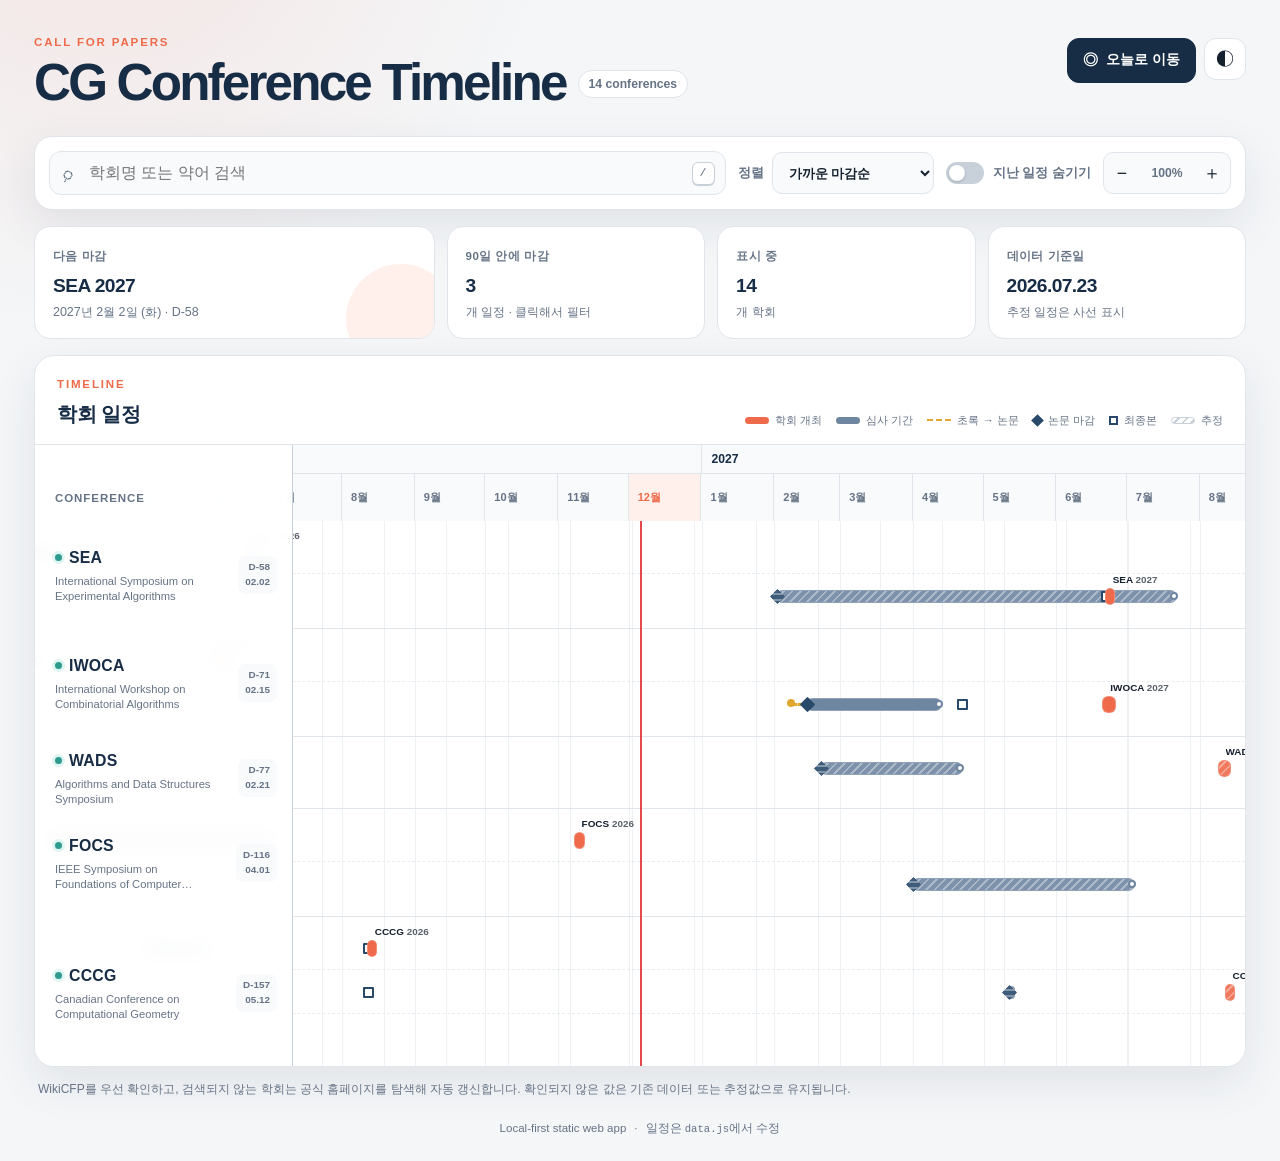
==== commit 215d919f: "chore: update conference dates" ====
--- a/cg-conference-timeline.html
+++ b/cg-conference-timeline.html
@@ -126,7 +126,7 @@
   <noscript>이 페이지는 타임라인을 표시하기 위해 JavaScript가 필요합니다.</noscript>
   <script>
 window.CONFERENCE_DATA = {
-  "updated": "2026-07-22",
+  "updated": "2026-07-23",
   "sourceNote": "WikiCFP를 우선 확인하고, 검색되지 않는 학회는 공식 홈페이지를 탐색해 자동 갱신합니다. 확인되지 않은 값은 기존 데이터 또는 추정값으로 유지됩니다.",
   "conferences": [
     {
@@ -447,8 +447,10 @@
           "cameraReady": "2026-04-06",
           "conferenceStart": "2026-06-08",
           "conferenceEnd": "2026-06-12",
-          "source": "https://iwoca2026.limos.fr/",
-          "location": "Université Clermont Auvergne, Clermont-Ferrand, France"
+          "source": "https://iwoca2026.limos.fr/cfp.php",
+          "location": "Université Clermont Auvergne, Clermont-Ferrand, France",
+          "sourceType": "official",
+          "officialSource": "https://iwoca2026.limos.fr/cfp.php"
         },
         {
           "year": 2027,
--- a/styles.css
+++ b/styles.css
@@ -148,7 +148,13 @@
 .legend-marker.square { border: 2px solid var(--navy-2); background: var(--surface); }
 .timeline-status { min-height: 0; padding: 0 22px; color: var(--muted); font-size: 0.82rem; }
 .timeline-status:not(:empty) { padding-top: 12px; padding-bottom: 2px; }
-.timeline-scroll { position: relative; max-height: min(69vh, 870px); overflow: auto; overscroll-behavior: contain; scrollbar-color: var(--line-strong) transparent; }
+.timeline-scroll {
+  position: relative;
+  max-height: min(69vh, 870px);
+  overflow: auto;
+  overscroll-behavior: contain;
+  scrollbar-color: var(--line-strong) transparent;
+}
 .timeline-scroll:focus-visible { outline: 3px solid rgba(239, 106, 75, 0.2); outline-offset: -3px; }
 .timeline-table { position: relative; min-width: 100%; width: max-content; }
 .timeline-header, .conference-row { display: grid; grid-template-columns: var(--label-width) var(--timeline-width); min-width: calc(var(--label-width) + var(--timeline-width)); }
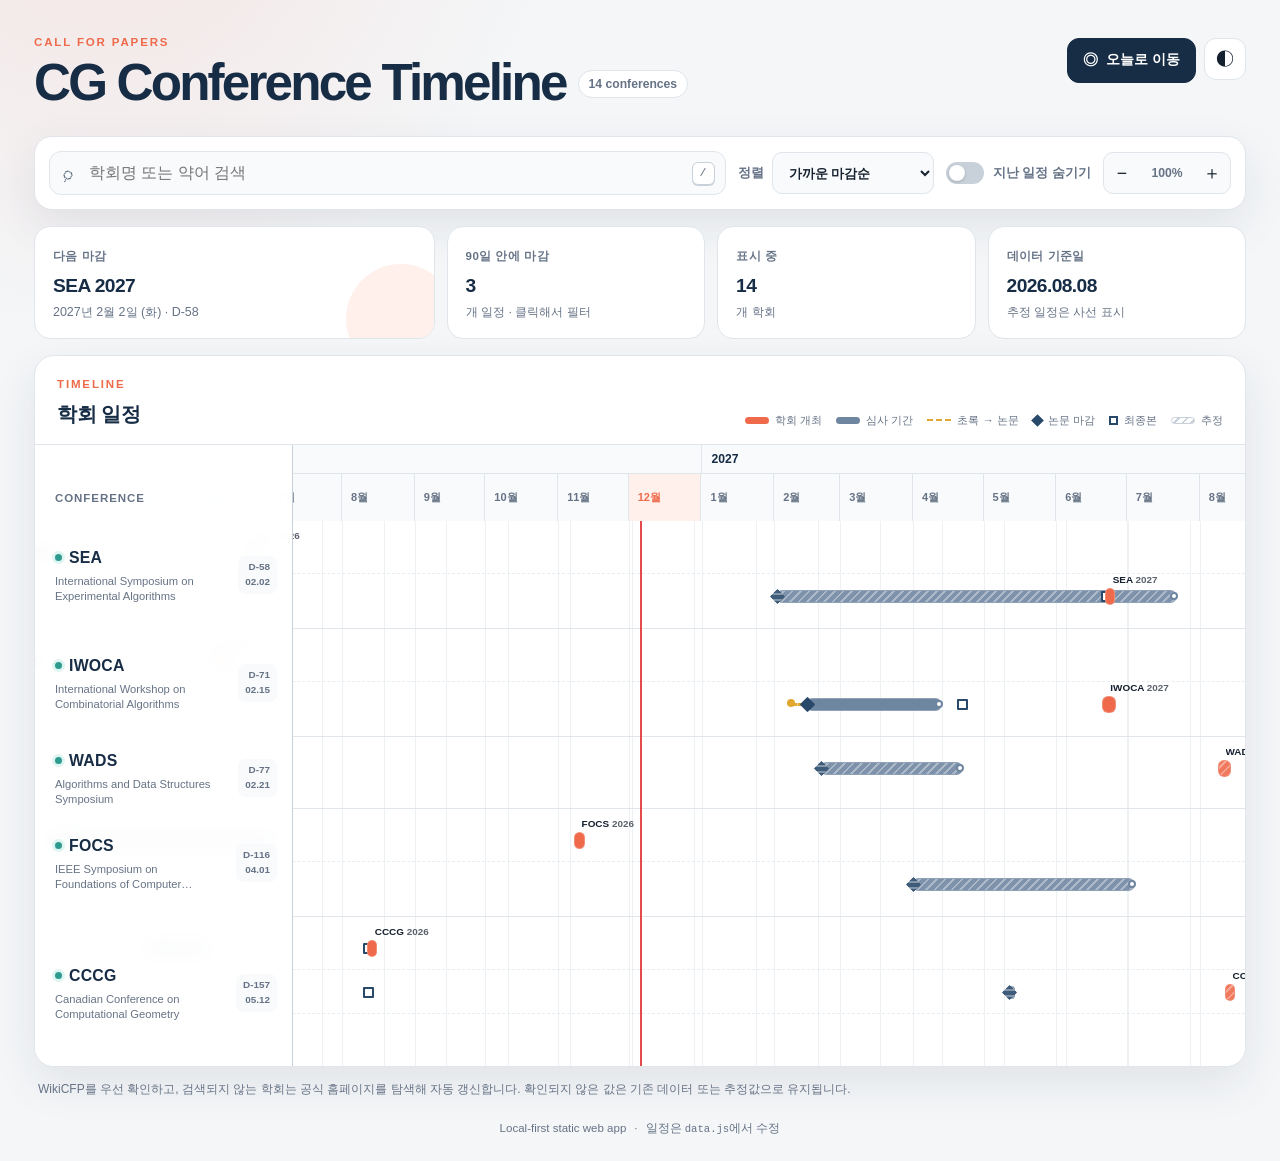
==== commit 9ad37d7b: "chore: update conference dates" ====
--- a/cg-conference-timeline.html
+++ b/cg-conference-timeline.html
@@ -126,7 +126,7 @@
   <noscript>이 페이지는 타임라인을 표시하기 위해 JavaScript가 필요합니다.</noscript>
   <script>
 window.CONFERENCE_DATA = {
-  "updated": "2026-07-23",
+  "updated": "2026-08-08",
   "sourceNote": "WikiCFP를 우선 확인하고, 검색되지 않는 학회는 공식 홈페이지를 탐색해 자동 갱신합니다. 확인되지 않은 값은 기존 데이터 또는 추정값으로 유지됩니다.",
   "conferences": [
     {
@@ -158,10 +158,10 @@
             "conferenceStart",
             "submission"
           ],
-          "source": "https://sites.google.com/view/cccg-2026/important-dates",
+          "source": "https://accounts.google.com/v3/signin/identifier?continue=https://sites.google.com/view/cccg-2027/important-dates&followup=https://sites.google.com/view/cccg-2027/important-dates&osid=1&passive=1209600&flowName=GlifWebSignIn&flowEntry=ServiceLogin&dsh=S371703647:1786155502669176",
           "location": "& Travel",
           "sourceType": "official",
-          "officialSource": "https://sites.google.com/view/cccg-2026/important-dates"
+          "officialSource": "https://accounts.google.com/v3/signin/identifier?continue=https://sites.google.com/view/cccg-2027/important-dates&followup=https://sites.google.com/view/cccg-2027/important-dates&osid=1&passive=1209600&flowName=GlifWebSignIn&flowEntry=ServiceLogin&dsh=S371703647:1786155502669176"
         },
         {
           "year": 2028,
@@ -170,9 +170,9 @@
           "cameraReady": "2028-08-12",
           "conferenceStart": "2028-08-12",
           "conferenceEnd": "2028-08-12",
-          "source": "https://sites.google.com/view/cccg-2026/important-dates",
-          "sourceType": "official",
-          "officialSource": "https://sites.google.com/view/cccg-2026/important-dates"
+          "source": "https://accounts.google.com/v3/signin/identifier?continue=https://sites.google.com/view/cccg-2028/important-dates&followup=https://sites.google.com/view/cccg-2028/important-dates&osid=1&passive=1209600&flowName=GlifWebSignIn&flowEntry=ServiceLogin&dsh=S823213731:1786155502908085",
+          "sourceType": "official",
+          "officialSource": "https://accounts.google.com/v3/signin/identifier?continue=https://sites.google.com/view/cccg-2028/important-dates&followup=https://sites.google.com/view/cccg-2028/important-dates&osid=1&passive=1209600&flowName=GlifWebSignIn&flowEntry=ServiceLogin&dsh=S823213731:1786155502908085"
         }
       ]
     },
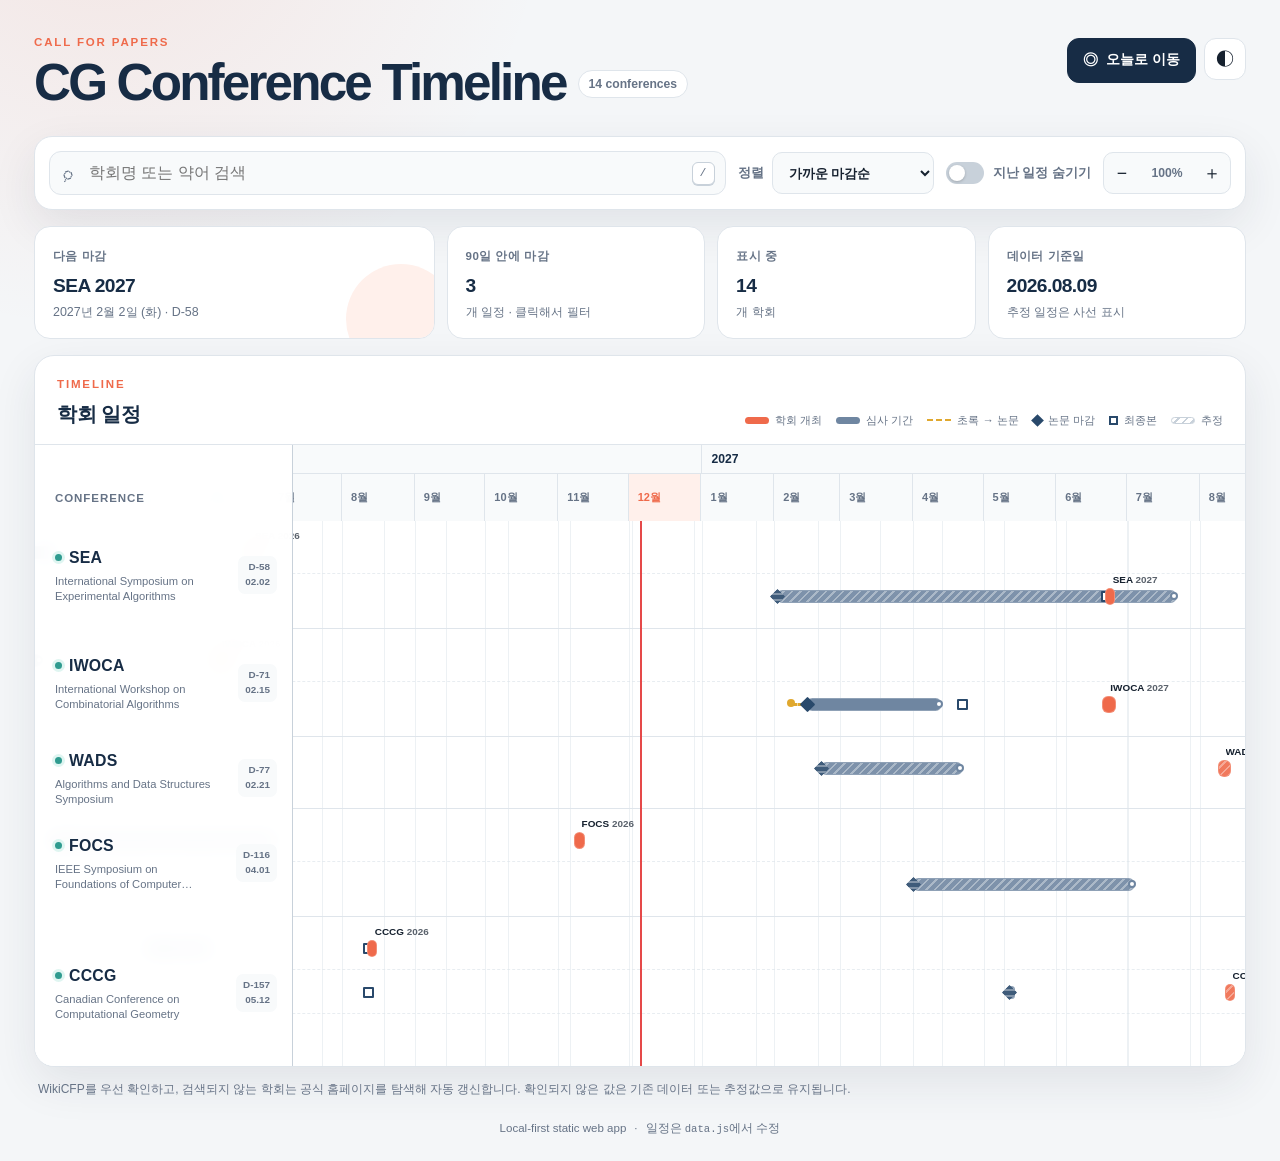
==== commit c502b2aa: "chore: update conference dates" ====
--- a/cg-conference-timeline.html
+++ b/cg-conference-timeline.html
@@ -126,7 +126,7 @@
   <noscript>이 페이지는 타임라인을 표시하기 위해 JavaScript가 필요합니다.</noscript>
   <script>
 window.CONFERENCE_DATA = {
-  "updated": "2026-08-08",
+  "updated": "2026-08-09",
   "sourceNote": "WikiCFP를 우선 확인하고, 검색되지 않는 학회는 공식 홈페이지를 탐색해 자동 갱신합니다. 확인되지 않은 값은 기존 데이터 또는 추정값으로 유지됩니다.",
   "conferences": [
     {
@@ -158,10 +158,10 @@
             "conferenceStart",
             "submission"
           ],
-          "source": "https://accounts.google.com/v3/signin/identifier?continue=https://sites.google.com/view/cccg-2027/important-dates&followup=https://sites.google.com/view/cccg-2027/important-dates&osid=1&passive=1209600&flowName=GlifWebSignIn&flowEntry=ServiceLogin&dsh=S371703647:1786155502669176",
+          "source": "https://accounts.google.com/v3/signin/identifier?continue=https://sites.google.com/view/cccg-2027/important-dates&followup=https://sites.google.com/view/cccg-2027/important-dates&osid=1&passive=1209600&flowName=GlifWebSignIn&flowEntry=ServiceLogin&dsh=S-367685161:1786242308909915",
           "location": "& Travel",
           "sourceType": "official",
-          "officialSource": "https://accounts.google.com/v3/signin/identifier?continue=https://sites.google.com/view/cccg-2027/important-dates&followup=https://sites.google.com/view/cccg-2027/important-dates&osid=1&passive=1209600&flowName=GlifWebSignIn&flowEntry=ServiceLogin&dsh=S371703647:1786155502669176"
+          "officialSource": "https://accounts.google.com/v3/signin/identifier?continue=https://sites.google.com/view/cccg-2027/important-dates&followup=https://sites.google.com/view/cccg-2027/important-dates&osid=1&passive=1209600&flowName=GlifWebSignIn&flowEntry=ServiceLogin&dsh=S-367685161:1786242308909915"
         },
         {
           "year": 2028,
@@ -170,9 +170,9 @@
           "cameraReady": "2028-08-12",
           "conferenceStart": "2028-08-12",
           "conferenceEnd": "2028-08-12",
-          "source": "https://accounts.google.com/v3/signin/identifier?continue=https://sites.google.com/view/cccg-2028/important-dates&followup=https://sites.google.com/view/cccg-2028/important-dates&osid=1&passive=1209600&flowName=GlifWebSignIn&flowEntry=ServiceLogin&dsh=S823213731:1786155502908085",
-          "sourceType": "official",
-          "officialSource": "https://accounts.google.com/v3/signin/identifier?continue=https://sites.google.com/view/cccg-2028/important-dates&followup=https://sites.google.com/view/cccg-2028/important-dates&osid=1&passive=1209600&flowName=GlifWebSignIn&flowEntry=ServiceLogin&dsh=S823213731:1786155502908085"
+          "source": "https://accounts.google.com/v3/signin/identifier?continue=https://sites.google.com/view/cccg-2028/important-dates&followup=https://sites.google.com/view/cccg-2028/important-dates&osid=1&passive=1209600&flowName=GlifWebSignIn&flowEntry=ServiceLogin&dsh=S1379546544:1786242309175860",
+          "sourceType": "official",
+          "officialSource": "https://accounts.google.com/v3/signin/identifier?continue=https://sites.google.com/view/cccg-2028/important-dates&followup=https://sites.google.com/view/cccg-2028/important-dates&osid=1&passive=1209600&flowName=GlifWebSignIn&flowEntry=ServiceLogin&dsh=S1379546544:1786242309175860"
         }
       ]
     },
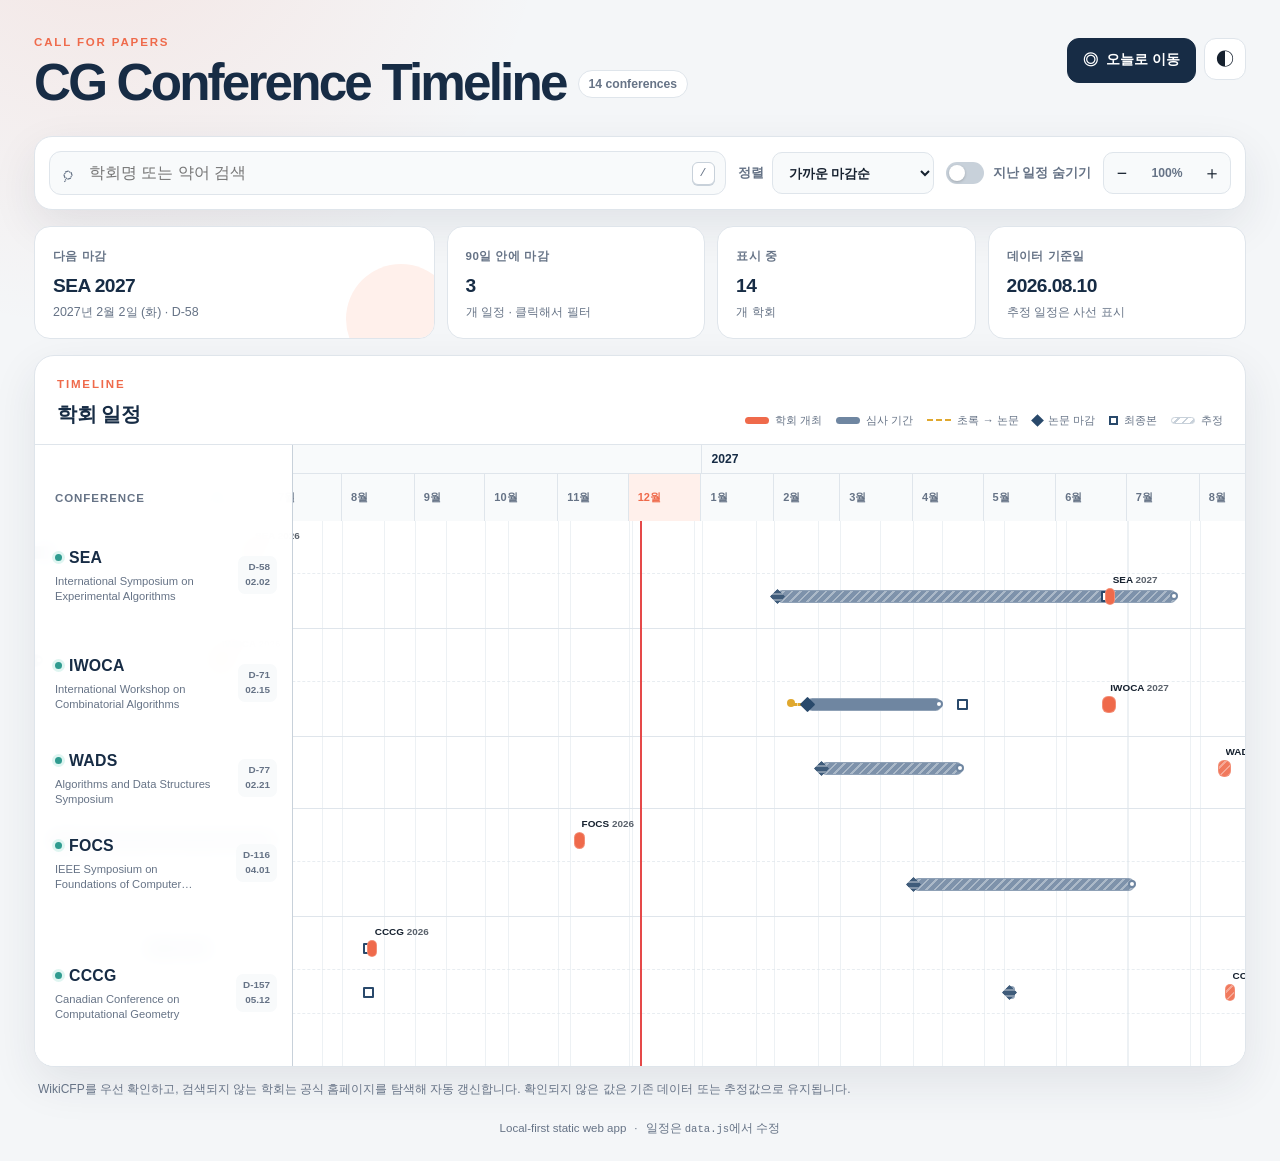
==== commit 39983730: "chore: update conference dates" ====
--- a/cg-conference-timeline.html
+++ b/cg-conference-timeline.html
@@ -126,7 +126,7 @@
   <noscript>이 페이지는 타임라인을 표시하기 위해 JavaScript가 필요합니다.</noscript>
   <script>
 window.CONFERENCE_DATA = {
-  "updated": "2026-08-09",
+  "updated": "2026-08-10",
   "sourceNote": "WikiCFP를 우선 확인하고, 검색되지 않는 학회는 공식 홈페이지를 탐색해 자동 갱신합니다. 확인되지 않은 값은 기존 데이터 또는 추정값으로 유지됩니다.",
   "conferences": [
     {
@@ -158,10 +158,10 @@
             "conferenceStart",
             "submission"
           ],
-          "source": "https://accounts.google.com/v3/signin/identifier?continue=https://sites.google.com/view/cccg-2027/important-dates&followup=https://sites.google.com/view/cccg-2027/important-dates&osid=1&passive=1209600&flowName=GlifWebSignIn&flowEntry=ServiceLogin&dsh=S-367685161:1786242308909915",
+          "source": "https://sites.google.com/view/cccg-2026/important-dates",
           "location": "& Travel",
           "sourceType": "official",
-          "officialSource": "https://accounts.google.com/v3/signin/identifier?continue=https://sites.google.com/view/cccg-2027/important-dates&followup=https://sites.google.com/view/cccg-2027/important-dates&osid=1&passive=1209600&flowName=GlifWebSignIn&flowEntry=ServiceLogin&dsh=S-367685161:1786242308909915"
+          "officialSource": "https://sites.google.com/view/cccg-2026/important-dates"
         },
         {
           "year": 2028,
@@ -170,9 +170,9 @@
           "cameraReady": "2028-08-12",
           "conferenceStart": "2028-08-12",
           "conferenceEnd": "2028-08-12",
-          "source": "https://accounts.google.com/v3/signin/identifier?continue=https://sites.google.com/view/cccg-2028/important-dates&followup=https://sites.google.com/view/cccg-2028/important-dates&osid=1&passive=1209600&flowName=GlifWebSignIn&flowEntry=ServiceLogin&dsh=S1379546544:1786242309175860",
-          "sourceType": "official",
-          "officialSource": "https://accounts.google.com/v3/signin/identifier?continue=https://sites.google.com/view/cccg-2028/important-dates&followup=https://sites.google.com/view/cccg-2028/important-dates&osid=1&passive=1209600&flowName=GlifWebSignIn&flowEntry=ServiceLogin&dsh=S1379546544:1786242309175860"
+          "source": "https://sites.google.com/view/cccg-2026/important-dates",
+          "sourceType": "official",
+          "officialSource": "https://sites.google.com/view/cccg-2026/important-dates"
         }
       ]
     },
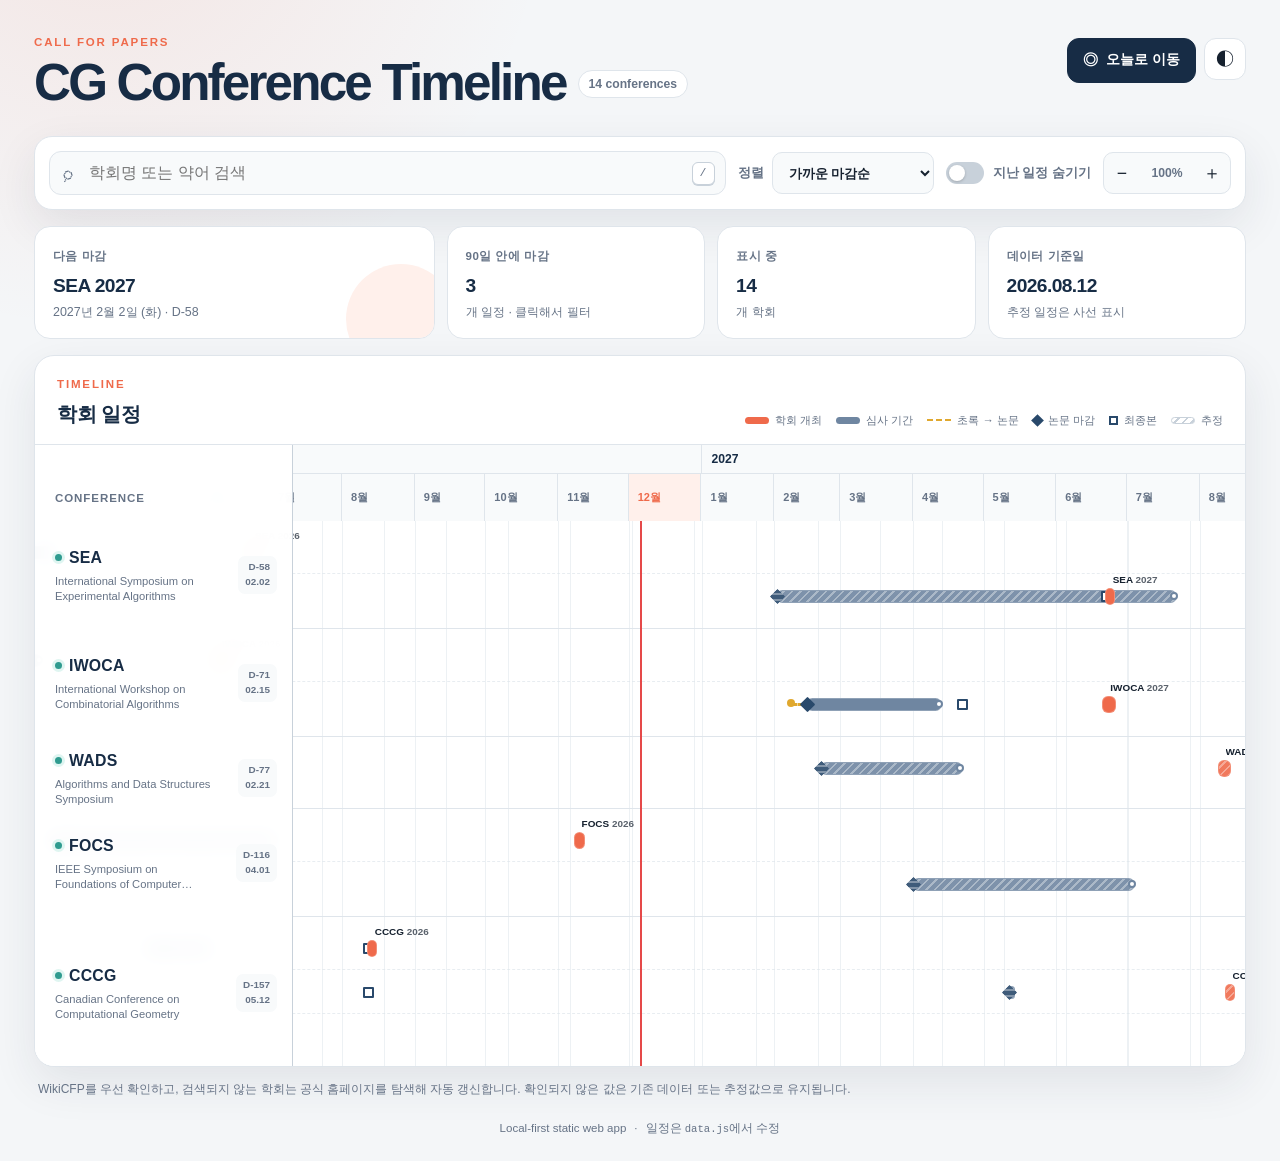
==== commit 87500fb5: "chore: update conference dates" ====
--- a/cg-conference-timeline.html
+++ b/cg-conference-timeline.html
@@ -126,7 +126,7 @@
   <noscript>이 페이지는 타임라인을 표시하기 위해 JavaScript가 필요합니다.</noscript>
   <script>
 window.CONFERENCE_DATA = {
-  "updated": "2026-08-10",
+  "updated": "2026-08-12",
   "sourceNote": "WikiCFP를 우선 확인하고, 검색되지 않는 학회는 공식 홈페이지를 탐색해 자동 갱신합니다. 확인되지 않은 값은 기존 데이터 또는 추정값으로 유지됩니다.",
   "conferences": [
     {
@@ -158,10 +158,10 @@
             "conferenceStart",
             "submission"
           ],
-          "source": "https://sites.google.com/view/cccg-2026/important-dates",
+          "source": "https://accounts.google.com/v3/signin/identifier?continue=https://sites.google.com/view/cccg-2027/important-dates&followup=https://sites.google.com/view/cccg-2027/important-dates&osid=1&passive=1209600&flowName=GlifWebSignIn&flowEntry=ServiceLogin&dsh=S1729904364:1786502393594535",
           "location": "& Travel",
           "sourceType": "official",
-          "officialSource": "https://sites.google.com/view/cccg-2026/important-dates"
+          "officialSource": "https://accounts.google.com/v3/signin/identifier?continue=https://sites.google.com/view/cccg-2027/important-dates&followup=https://sites.google.com/view/cccg-2027/important-dates&osid=1&passive=1209600&flowName=GlifWebSignIn&flowEntry=ServiceLogin&dsh=S1729904364:1786502393594535"
         },
         {
           "year": 2028,
@@ -170,9 +170,9 @@
           "cameraReady": "2028-08-12",
           "conferenceStart": "2028-08-12",
           "conferenceEnd": "2028-08-12",
-          "source": "https://sites.google.com/view/cccg-2026/important-dates",
-          "sourceType": "official",
-          "officialSource": "https://sites.google.com/view/cccg-2026/important-dates"
+          "source": "https://accounts.google.com/v3/signin/identifier?continue=https://sites.google.com/view/cccg-2028/important-dates&followup=https://sites.google.com/view/cccg-2028/important-dates&osid=1&passive=1209600&flowName=GlifWebSignIn&flowEntry=ServiceLogin&dsh=S51726295:1786502394033196",
+          "sourceType": "official",
+          "officialSource": "https://accounts.google.com/v3/signin/identifier?continue=https://sites.google.com/view/cccg-2028/important-dates&followup=https://sites.google.com/view/cccg-2028/important-dates&osid=1&passive=1209600&flowName=GlifWebSignIn&flowEntry=ServiceLogin&dsh=S51726295:1786502394033196"
         }
       ]
     },
